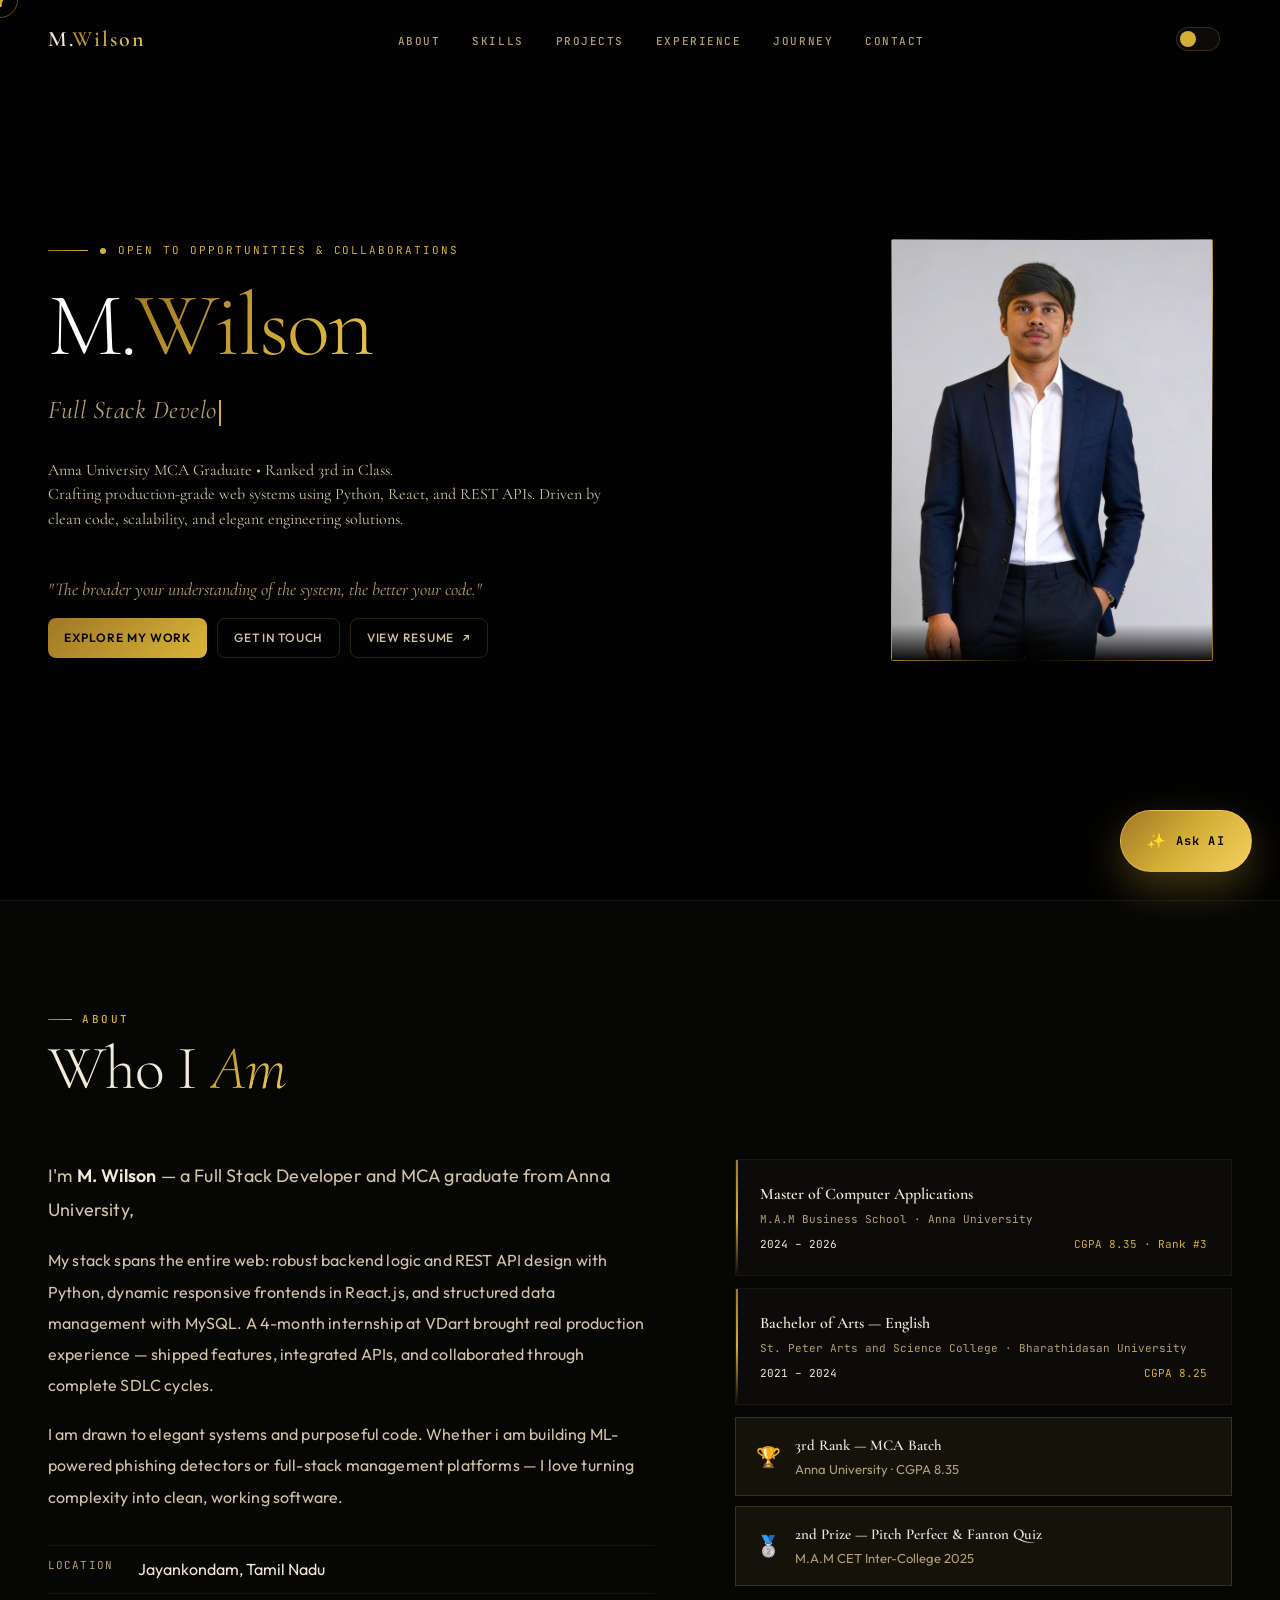
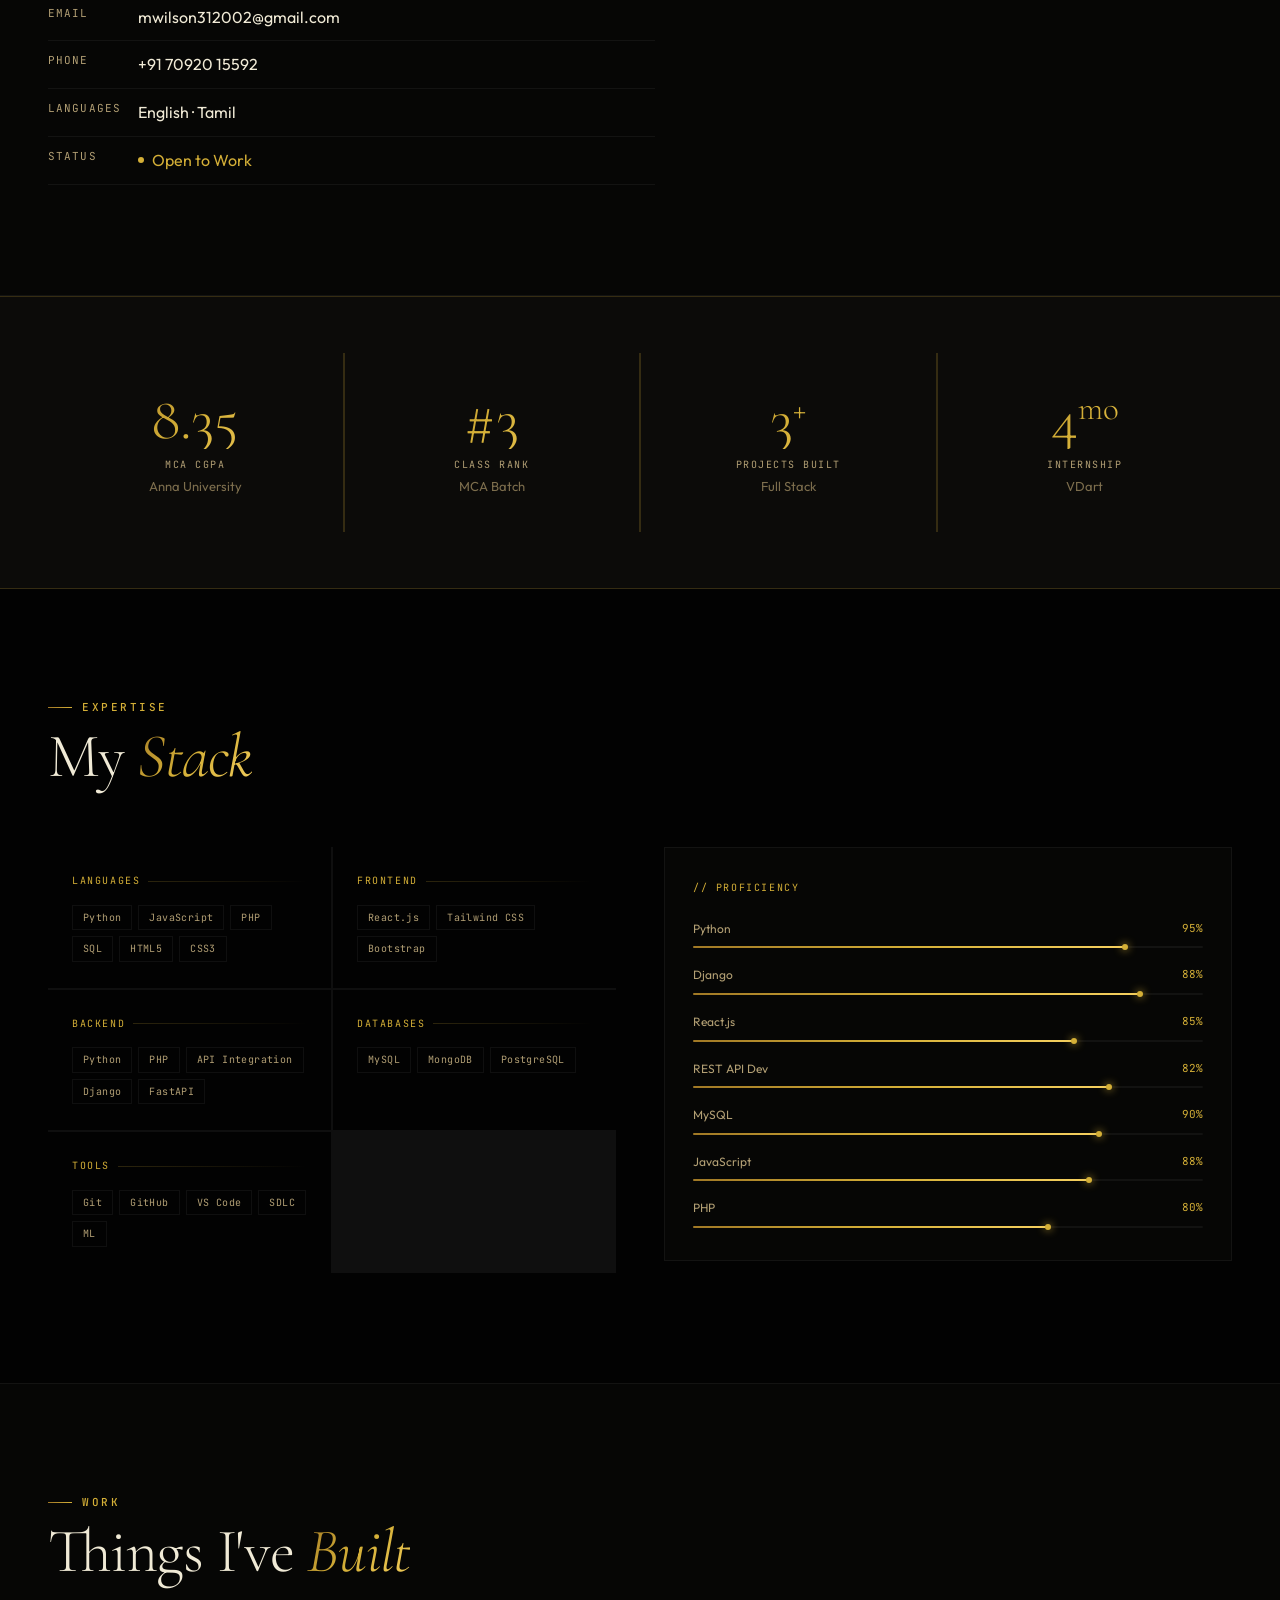
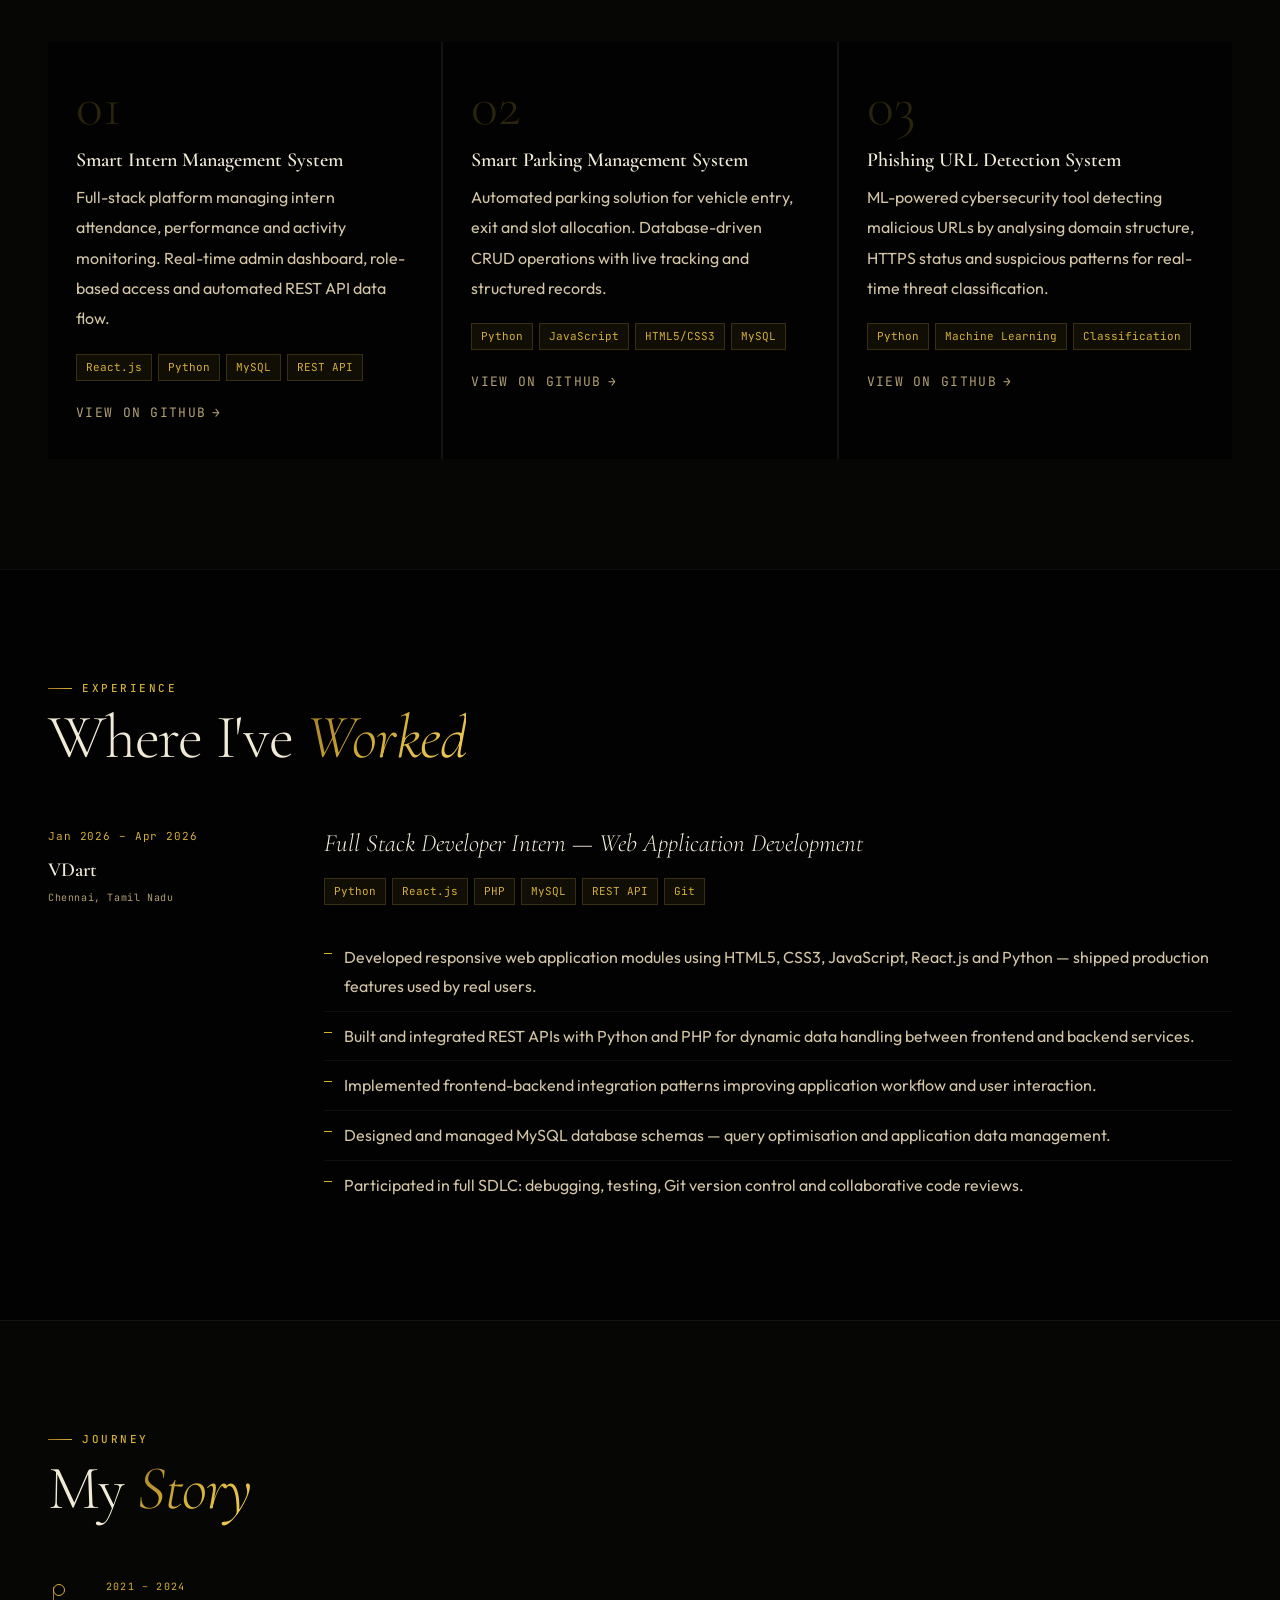
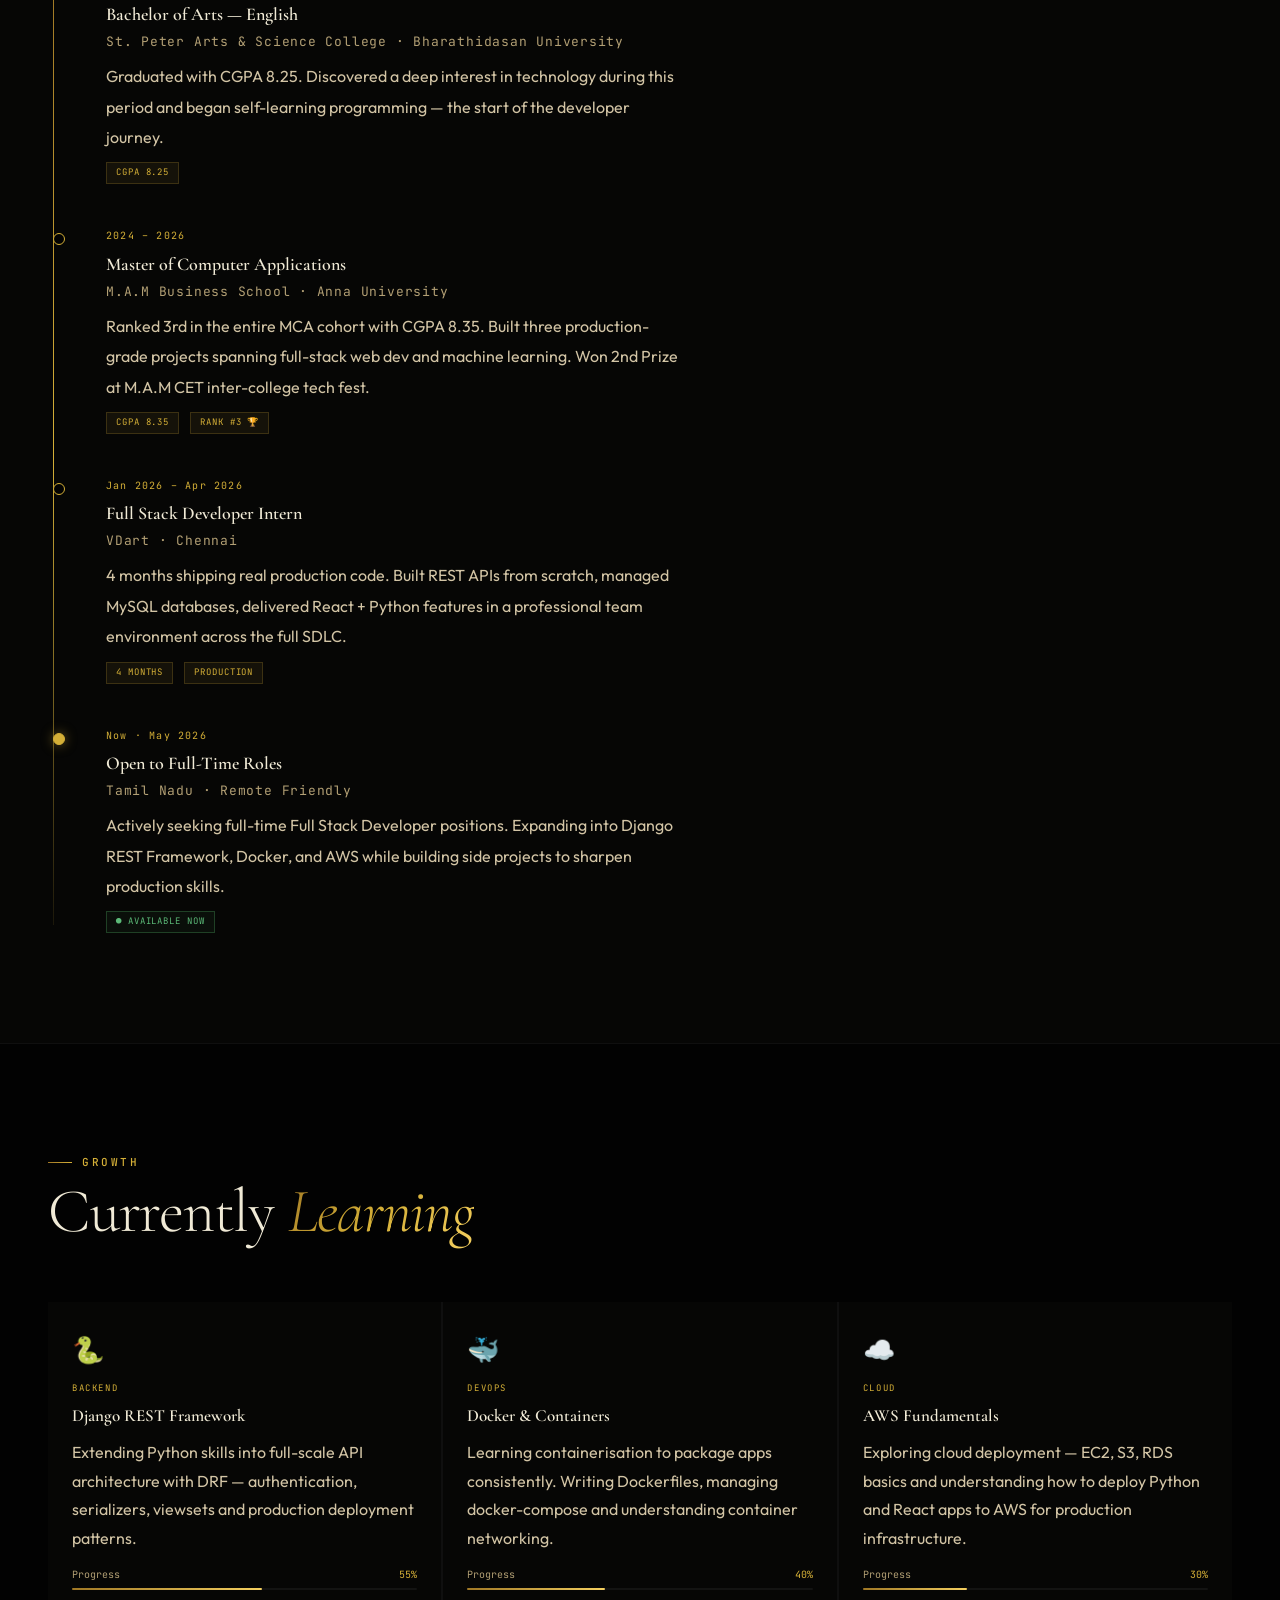
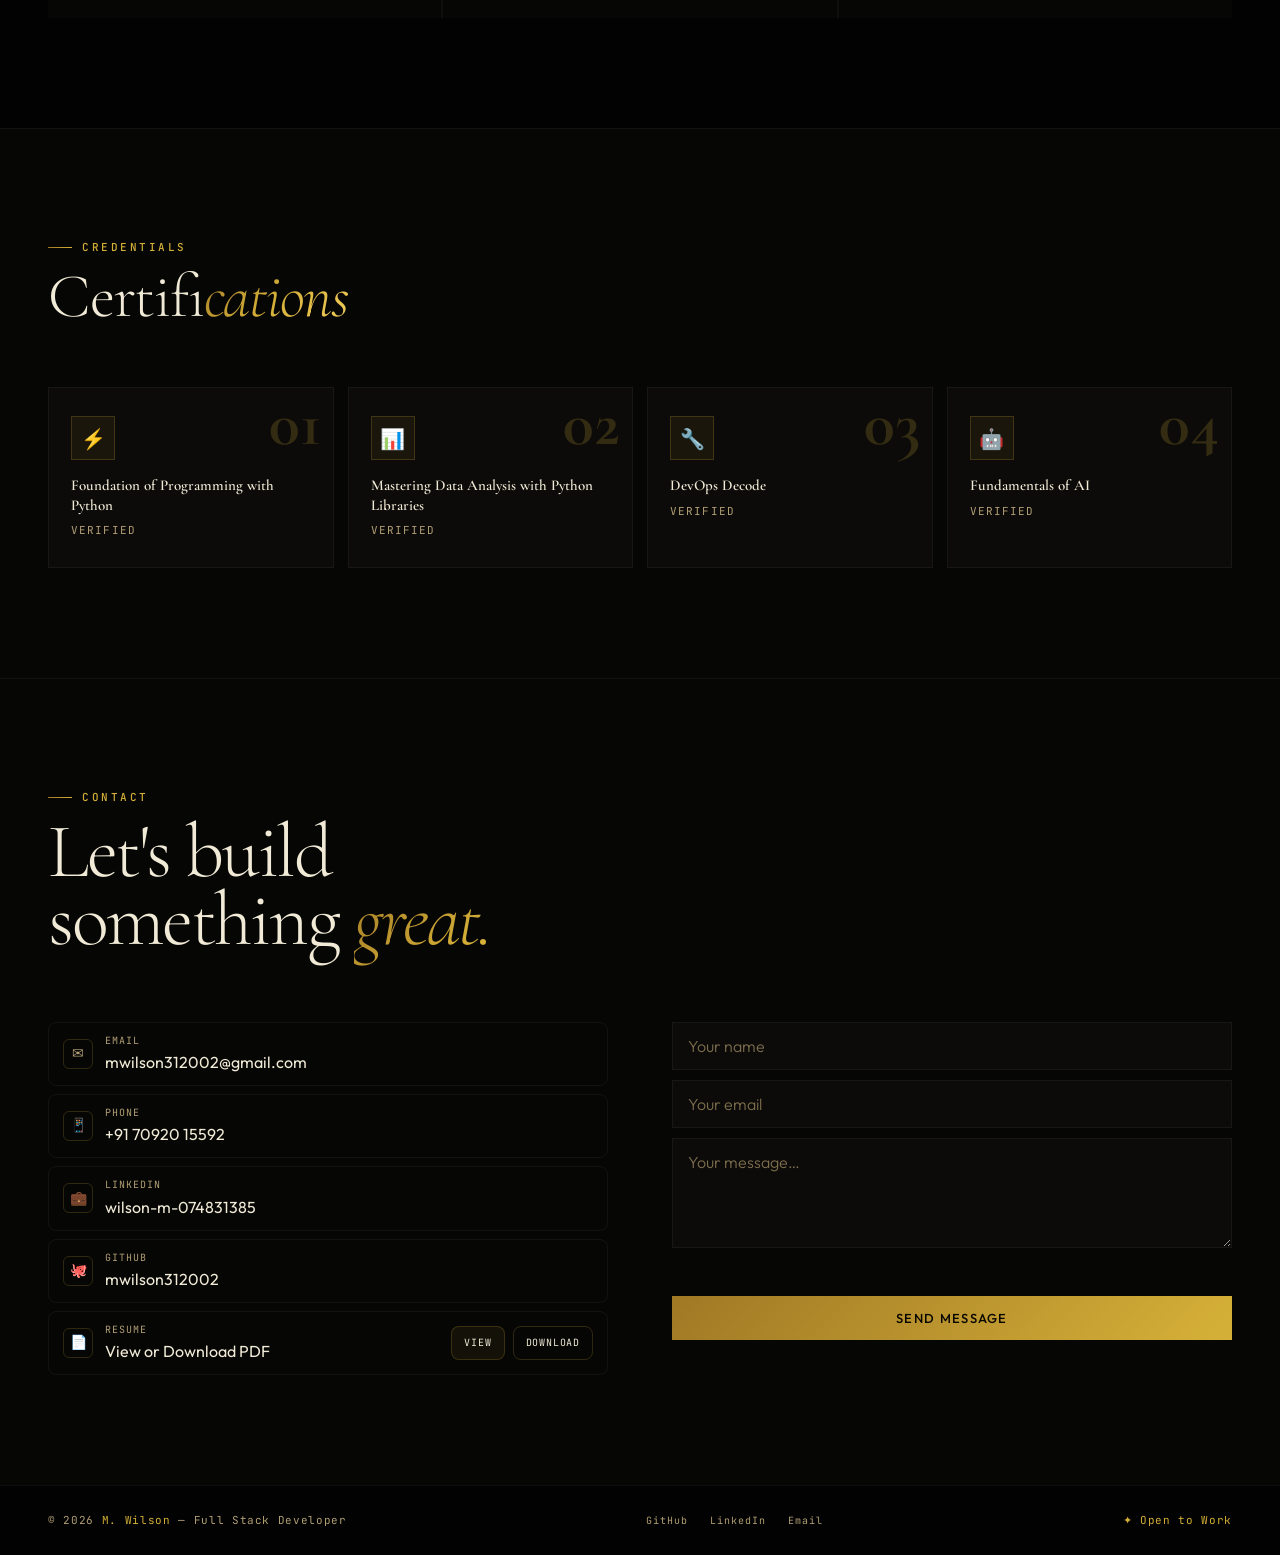
==== index.html @ aa27a30b "initial portfolio commit" ====
<!DOCTYPE html>
<html lang="en" data-theme="dark">
<head>
<meta charset="UTF-8">
<meta name="viewport" content="width=device-width, initial-scale=1.0">
<meta name="theme-color" content="#020202">
<meta name="description" content="M. Wilson — Full Stack Developer. Python, React, REST APIs. Open to work.">
<meta property="og:title" content="M.Wilson — Full Stack Developer">
<meta property="og:description" content="Portfolio of M. Wilson. Python, React, REST APIs, and production-focused full-stack projects.">
<meta property="og:type" content="website">
<meta property="og:image" content="images/mwilson.jpeg">
<link rel="manifest" href="manifest.json">
<link rel="icon" type="image/svg+xml" href="images/favicon.svg">
<title>M.Wilson — Full Stack Developer</title>
<link rel="preconnect" href="https://fonts.googleapis.com">
<link href="https://fonts.googleapis.com/css2?family=Cormorant+Garamond:ital,wght@0,300;0,400;0,600;0,700;1,300;1,400;1,600&family=Outfit:wght@300;400;500;600&family=JetBrains+Mono:wght@300;400;500&display=swap" rel="stylesheet">
<link rel="stylesheet" href="css/style.css">
<!-- <style>
*,*::before,*::after{box-sizing:border-box;margin:0;padding:0}
html{scroll-behavior:smooth}
:root{
--gold:#D4AF37;--gold2:#F5D060;--gold3:#A07825;
--glow:rgba(212,175,55,0.15);--glow2:rgba(212,175,55,0.07);
--bg:#020202;--bg2:#060605;--bg3:#0c0b09;--bg4:#111009;
--border:rgba(255,255,255,0.05);--border2:rgba(212,175,55,0.2);--border3:rgba(212,175,55,0.4);
--text:#F0EAD6;--text-soft:#D2C4A5;--muted:#B29F74;--muted2:#7D6E4D;
--shadow:rgba(0,0,0,0.8);
}
[data-theme="light"]{
--bg:#F7F4EE;--bg2:#EDE9DF;--bg3:#E2DDD2;--bg4:#D5CFC2;
--border:rgba(0,0,0,0.09);--border2:rgba(140,100,20,0.28);--border3:rgba(140,100,20,0.5);
--text:#120F00;--text-soft:#2E2515;--muted:#3A301F;--muted2:#5A4B32;
--shadow:rgba(0,0,0,0.12);
--glow:rgba(180,130,20,0.14);--glow2:rgba(180,130,20,0.07);
--gold:#9A6F10;--gold2:#C49A20;--gold3:#7A5508;
}
body{background:var(--bg);color:var(--text);font-family:'Outfit',sans-serif;font-weight:400;line-height:1.55;overflow-x:hidden;cursor:none;transition:background .4s,color .4s;text-rendering:optimizeLegibility;-webkit-font-smoothing:antialiased;font-feature-settings:'liga' 1,'kern' 1}
::-webkit-scrollbar{width:2px}::-webkit-scrollbar-track{background:var(--bg)}::-webkit-scrollbar-thumb{background:var(--gold3)}
#progress-bar{position:fixed;top:0;left:0;height:2px;background:linear-gradient(90deg,var(--gold3),var(--gold),var(--gold2));width:0%;z-index:9999;transition:width .1s}
#cur-dot{position:fixed;width:6px;height:6px;background:var(--gold);border-radius:50%;pointer-events:none;z-index:9998;transform:translate(-50%,-50%);transition:width .15s,height .15s}
#cur-ring{position:fixed;width:36px;height:36px;border:1px solid var(--gold);border-radius:50%;pointer-events:none;z-index:9997;transform:translate(-50%,-50%);opacity:.45;transition:width .1s,height .1s,opacity .1s}
#bg-canvas{position:fixed;inset:0;z-index:0;pointer-events:none}

/* LOADER */
#loader{position:fixed;inset:0;z-index:10000;background:var(--bg);display:flex;flex-direction:column;align-items:center;justify-content:center;transition:opacity .9s,visibility .9s}
#loader.gone{opacity:0;visibility:hidden;pointer-events:none}
.ld-logo{font-family:'Cormorant Garamond',serif;font-size:clamp(32px,6vw,68px);font-weight:300;letter-spacing:.35em;text-transform:uppercase;background:linear-gradient(135deg,#A07825,#D4AF37,#F5D060);-webkit-background-clip:text;-webkit-text-fill-color:transparent;background-clip:text;opacity:0;animation:fadeIn .8s .2s forwards}
.ld-role{font-family:'JetBrains Mono',monospace;font-size:12px;letter-spacing:.2em;color:var(--muted);margin-top:12px;opacity:0;animation:fadeIn .6s .7s forwards}
.ld-bar-outer{width:180px;height:1px;background:var(--muted2);margin-top:28px;opacity:0;animation:fadeIn .5s .8s forwards;overflow:hidden}
.ld-bar-inner{height:100%;background:linear-gradient(90deg,#A07825,#F5D060);width:0;animation:ldFill 1.5s 1s cubic-bezier(.4,0,.2,1) forwards}
@keyframes ldFill{to{width:100%}}
@keyframes fadeIn{to{opacity:1}}

/* NAV */
nav{position:fixed;top:0;left:0;right:0;z-index:600;padding:22px 48px;display:flex;align-items:center;justify-content:space-between;transition:all .4s;border-bottom:1px solid transparent}
nav.scrolled{padding:12px 48px;background:rgba(2,2,2,.95);backdrop-filter:blur(24px);border-bottom-color:var(--border2)}
[data-theme="light"] nav.scrolled{background:rgba(247,244,238,.96)}
.n-logo{font-family:'Cormorant Garamond',serif;font-size:22px;font-weight:600;letter-spacing:.1em;color:var(--text);text-decoration:none;flex-shrink:0}
.n-logo em{background:linear-gradient(135deg,var(--gold3),var(--gold),var(--gold2));-webkit-background-clip:text;-webkit-text-fill-color:transparent;background-clip:text;font-style:normal}
.n-links{display:flex;gap:32px;list-style:none;margin:0 auto}
.n-links a{font-family:'JetBrains Mono',monospace;font-size:11px;font-weight:500;letter-spacing:.14em;text-transform:uppercase;color:var(--muted);text-decoration:none;transition:color .2s;position:relative;white-space:nowrap}
.n-links a::after{content:'';position:absolute;bottom:-4px;left:0;right:0;height:1px;background:var(--gold);transform:scaleX(0);transform-origin:right;transition:transform .3s}
.n-links a:hover{color:var(--gold)}.n-links a:hover::after{transform:scaleX(1);transform-origin:left}
.nav-right{display:flex;align-items:center;gap:10px;flex-shrink:0;margin-right:12px}
.theme-btn{width:44px;height:24px;border-radius:12px;border:1px solid var(--border2);background:var(--bg3);cursor:none;position:relative;transition:background .3s;flex-shrink:0}
.theme-btn::after{content:'';position:absolute;top:3px;left:3px;width:16px;height:16px;border-radius:50%;background:var(--gold);transition:transform .3s}
[data-theme="light"] .theme-btn::after{transform:translateX(20px)}
.n-hire{font-family:'JetBrains Mono',monospace;font-size:10px;letter-spacing:.12em;text-transform:uppercase;padding:8px 20px;border:1px solid var(--border2);color:var(--gold);background:transparent;text-decoration:none;cursor:none;position:relative;overflow:hidden;transition:color .3s;white-space:nowrap}
.n-hire::before{content:'';position:absolute;inset:0;background:linear-gradient(135deg,var(--gold3),var(--gold));transform:translateX(-101%);transition:transform .35s cubic-bezier(.4,0,.2,1)}
.n-hire:hover::before{transform:none}.n-hire:hover{color:#000}
.n-hire span{position:relative;z-index:1}

/* HERO */
#hero{min-height:100vh;position:relative;z-index:1;display:flex;align-items:center;padding:0 48px;overflow:hidden}
.hero-inner{max-width:1200px;margin:0 auto;width:100%;display:grid;grid-template-columns:1fr minmax(320px,360px);gap:80px;align-items:center}
.h-left{max-width:640px}
.h-eye{display:flex;align-items:center;gap:12px;margin-bottom:28px;font-family:'JetBrains Mono',monospace;font-size:11px;letter-spacing:.18em;text-transform:uppercase;color:var(--gold);opacity:0;animation:su .7s .2s cubic-bezier(.16,1,.3,1) forwards}
.h-eye::before{content:'';width:40px;height:1px;background:linear-gradient(90deg,var(--gold3),var(--gold))}
.avdot{width:6px;height:6px;border-radius:50%;background:var(--gold);animation:ping 2s infinite;flex-shrink:0}
@keyframes ping{0%,100%{box-shadow:0 0 0 0 rgba(212,175,55,.6)}50%{box-shadow:0 0 0 8px rgba(212,175,55,0)}}
.h-name{font-family:'Cormorant Garamond',serif;font-size:clamp(60px,7vw,100px);font-weight:300;line-height:.88;letter-spacing:-.02em;color:#fff;overflow:hidden;white-space:nowrap}
[data-theme="light"] .h-name{color:#1A1500}
.h-name .n1{display:inline-block;opacity:0;transform:translateY(110%);animation:lu .9s .3s cubic-bezier(.16,1,.3,1) forwards}
.h-name .n2{display:inline-block;background:linear-gradient(135deg,#A07825 0%,#D4AF37 40%,#F5D060 65%,#D4AF37 85%,#A07825 100%);background-size:200%;-webkit-background-clip:text;-webkit-text-fill-color:transparent;background-clip:text;opacity:0;transform:translateY(110%);animation:lu .9s .48s cubic-bezier(.16,1,.3,1) forwards,shimmer 5s 2s linear infinite}
@keyframes lu{to{opacity:1;transform:none}}
@keyframes shimmer{0%,100%{background-position:0%}50%{background-position:100%}}
.h-type{font-family:'Cormorant Garamond',serif;font-style:italic;font-size:clamp(18px,2vw,26px);color:var(--muted);font-weight:400;letter-spacing:.02em;margin:24px 0 28px;min-height:34px;opacity:0;animation:fu .7s .7s forwards}
.type-cursor{display:inline-block;width:2px;height:1em;background:var(--gold);vertical-align:middle;margin-left:2px;animation:blink 1s step-end infinite}
@keyframes blink{50%{opacity:0}}
.h-desc{font-family:'Cormorant Garamond',serif;font-size:clamp(20px,2vw,26px);font-weight:400;color:var(--muted);line-height:1.55;max-width:560px;margin-bottom:44px;opacity:0;animation:fu .7s .9s forwards}
.h-desc strong{color:var(--text);font-weight:400}
.h-btns{display:grid;grid-template-columns:repeat(3,minmax(0,1fr));gap:12px;opacity:0;animation:fu .7s 1.05s forwards}
@keyframes su{from{opacity:0;transform:translateX(-20px)}to{opacity:1;transform:none}}
@keyframes fu{from{opacity:0;transform:translateY(16px)}to{opacity:1;transform:none}}
.btn-gold{padding:14px 20px;font-family:'Outfit',sans-serif;font-size:13px;font-weight:500;letter-spacing:.08em;text-transform:uppercase;background:linear-gradient(135deg,var(--gold3),var(--gold),var(--gold2));background-size:200%;color:#080600;border:none;cursor:none;text-decoration:none;display:inline-flex;align-items:center;justify-content:center;min-height:50px;transition:background-position .4s,transform .2s,box-shadow .3s}
.btn-gold:hover{background-position:100%;transform:translateY(-3px);box-shadow:0 14px 44px rgba(212,175,55,.3)}
.btn-outline{padding:14px 20px;font-family:'Outfit',sans-serif;font-size:13px;font-weight:400;letter-spacing:.08em;text-transform:uppercase;background:transparent;color:var(--text-soft);border:1px solid var(--border2);cursor:none;text-decoration:none;display:inline-flex;align-items:center;justify-content:center;min-height:50px;transition:border-color .25s,color .25s}
.btn-outline:hover{border-color:var(--border3);color:var(--gold)}
.btn-resume{padding:14px 20px;font-family:'Outfit',sans-serif;font-size:13px;font-weight:400;letter-spacing:.08em;text-transform:uppercase;background:transparent;color:var(--text-soft);border:1px solid var(--border2);cursor:none;text-decoration:none;display:inline-flex;align-items:center;justify-content:center;gap:8px;min-height:50px;transition:all .25s;position:relative;overflow:hidden}
.btn-resume::before{content:'';position:absolute;inset:0;background:var(--glow);transform:scaleX(0);transform-origin:left;transition:transform .3s}
.btn-resume:hover::before{transform:none}
.btn-resume:hover{transform:translateY(-2px)}
.btn-resume span{position:relative;z-index:1}
.resume-icon{position:relative;z-index:1}
.btn-resume:hover .resume-icon{animation:bounce .6s infinite}
@keyframes bounce{0%,100%{transform:translateY(0)}50%{transform:translateY(3px)}}

/* PROFILE PHOTO */
.h-right{opacity:0;animation:fu .9s 1.1s cubic-bezier(.16,1,.3,1) forwards;flex-shrink:0;display:flex;justify-content:center}
.profile-wrap{position:relative;display:flex;flex-direction:column;align-items:center;gap:16px}
.photo-frame{position:relative;width:320px}
.photo-frame::before{content:'';position:absolute;inset:-1px;background:linear-gradient(135deg,var(--gold3),transparent,var(--gold),transparent,var(--gold3));border-radius:2px;z-index:0}
.photo-inner{position:relative;z-index:1;width:320px;overflow:hidden;background:var(--bg3)}
.photo-inner img{width:100%;height:420px;object-fit:cover;object-position:top center;display:block;filter:grayscale(15%);transition:filter .4s}
.photo-frame:hover .photo-inner img{filter:grayscale(0%)}
.photo-overlay{position:absolute;bottom:0;left:0;right:0;padding:18px 16px;background:linear-gradient(to top,rgba(2,2,2,.95) 0%,transparent 100%);z-index:2}
[data-theme="light"] .photo-overlay{background:linear-gradient(to top,rgba(30,24,5,.88) 0%,transparent 100%)}
.photo-name{font-family:'Cormorant Garamond',serif;font-size:18px;font-weight:600;color:#fff;line-height:1}
.photo-role{font-family:'JetBrains Mono',monospace;font-size:9px;color:var(--gold);letter-spacing:.14em;text-transform:uppercase;margin-top:4px}
.photo-badge{display:inline-flex;align-items:center;gap:5px;font-family:'JetBrains Mono',monospace;font-size:8px;letter-spacing:.1em;text-transform:uppercase;padding:3px 8px;border:1px solid rgba(212,175,55,.4);color:var(--gold);margin-top:8px;background:rgba(212,175,55,.06)}
[data-theme="light"] .photo-badge{border-color:rgba(140,100,20,.4);color:var(--gold)}
.photo-badge-dot{width:5px;height:5px;border-radius:50%;background:var(--gold);animation:ping 2s infinite}


/* SECTIONS */
section{padding:110px 48px;position:relative;z-index:1}
.max{max-width:1200px;margin:0 auto;width:100%}
.s-eye{font-family:'JetBrains Mono',monospace;font-size:11px;font-weight:500;letter-spacing:.23em;text-transform:uppercase;color:var(--gold);display:flex;align-items:center;gap:10px;margin-bottom:12px}
.s-eye::before{content:'';width:24px;height:1px;background:linear-gradient(90deg,var(--gold3),var(--gold))}
.s-title{font-family:'Cormorant Garamond',serif;font-size:clamp(36px,5vw,62px);font-weight:300;line-height:.95;letter-spacing:-.02em;color:var(--text);margin-bottom:60px}
.s-title em{font-style:italic;background:linear-gradient(135deg,var(--gold3),var(--gold),var(--gold2));-webkit-background-clip:text;-webkit-text-fill-color:transparent;background-clip:text}

/* ABOUT */
#about{background:var(--bg2);border-top:1px solid var(--border);border-bottom:1px solid var(--border)}
.about-grid{display:grid;grid-template-columns:1.1fr .9fr;gap:80px;align-items:start}
.about-p{font-size:17px;color:var(--text-soft);line-height:1.95;margin-bottom:18px;max-width:64ch;letter-spacing:.01em}
.about-p strong{color:var(--text);font-weight:600}
.about-p:first-child{font-size:18px;line-height:1.9}
[data-theme="light"] .about-p{color:#2B2316}
[data-theme="light"] .about-p strong{color:#120F00}
.info-tbl{margin-top:32px}
.ir{display:grid;grid-template-columns:90px 1fr;border-bottom:1px solid var(--border)}
.ir:first-child{border-top:1px solid var(--border)}
.ik{padding:11px 0;font-family:'JetBrains Mono',monospace;font-size:11px;letter-spacing:.1em;text-transform:uppercase;color:var(--muted)}
.iv{padding:11px 0;font-size:13px;color:var(--text)}
.iv.live{color:var(--gold);display:flex;align-items:center;gap:8px}
.iv.live::before{content:'';width:6px;height:6px;border-radius:50%;background:var(--gold);animation:ping 2s infinite;flex-shrink:0}
.edu-stack{display:grid;gap:12px}
.edu-it{padding:22px 24px;border:1px solid var(--border);background:var(--bg3);position:relative;overflow:hidden;transition:all .3s}
.edu-it:hover{border-color:var(--border2);transform:translateY(-2px)}
.edu-it::before{content:'';position:absolute;left:0;top:0;bottom:0;width:2px;background:linear-gradient(to bottom,var(--gold3),var(--gold),transparent)}
.e-deg{font-family:'Cormorant Garamond',serif;font-size:16px;font-weight:600;color:var(--text);margin-bottom:4px}
.e-sch{font-size:11px;color:var(--muted);margin-bottom:8px;font-family:'JetBrains Mono',monospace}
.e-meta{display:flex;justify-content:space-between;font-size:11px;font-family:'JetBrains Mono',monospace}
.e-gpa{color:var(--gold)}
.ach-cards{display:grid;gap:10px;margin-top:12px}
.ach-c{padding:16px 20px;border:1px solid var(--border2);background:var(--glow2);display:flex;gap:14px;align-items:center;transition:all .3s}
.ach-c:hover{border-color:var(--border3)}
.ach-ico{font-size:20px;flex-shrink:0}
.ach-t{font-family:'Cormorant Garamond',serif;font-size:15px;font-weight:600;color:var(--text)}
.ach-d{font-size:11px;color:var(--muted);margin-top:2px}

/* STATS */
#stats-band{background:var(--bg3);border-top:1px solid var(--border2);border-bottom:1px solid var(--border2);padding:56px 48px;z-index:1;position:relative}
.stats-grid{max-width:1200px;margin:0 auto;display:grid;grid-template-columns:repeat(4,1fr);gap:2px;background:var(--border2)}
.stat-cell{background:var(--bg3);padding:36px 20px;text-align:center;position:relative;overflow:hidden;transition:background .25s}
.stat-cell:hover{background:var(--bg4)}
.stat-n{font-family:'Cormorant Garamond',serif;font-size:clamp(42px,5vw,60px);font-weight:300;line-height:1;background:linear-gradient(135deg,var(--gold3),var(--gold),var(--gold2));-webkit-background-clip:text;-webkit-text-fill-color:transparent;background-clip:text}
.stat-suffix{font-family:'Cormorant Garamond',serif;font-size:.55em;vertical-align:top;margin-top:.1em;display:inline-block}
.stat-l{font-family:'JetBrains Mono',monospace;font-size:10px;letter-spacing:.15em;text-transform:uppercase;color:var(--muted);margin-top:8px}
.stat-sub{font-size:11px;color:var(--muted2);margin-top:4px}

/* SKILLS */
#skills{background:var(--bg)}
.skills-row{display:grid;grid-template-columns:1fr 1fr;gap:48px;align-items:start}
.sg-grid{display:grid;grid-template-columns:1fr 1fr;gap:2px;background:var(--border)}
.sg{background:var(--bg);padding:26px 24px;transition:background .25s}
.sg:hover{background:var(--bg3)}
[data-theme="light"] .sg{background:var(--bg2)}
[data-theme="light"] .sg:hover{background:var(--bg3)}
.sg-head{font-family:'JetBrains Mono',monospace;font-size:10px;letter-spacing:.16em;text-transform:uppercase;color:var(--gold);margin-bottom:16px;display:flex;align-items:center;gap:8px}
.sg-head::after{content:'';flex:1;height:1px;background:linear-gradient(90deg,var(--border2),transparent)}
.pills{display:flex;flex-wrap:wrap;gap:6px}
.pill{font-family:'JetBrains Mono',monospace;font-size:10px;padding:4px 10px;border:1px solid var(--border);color:var(--muted);background:transparent;cursor:default;transition:all .2s;letter-spacing:.04em}
[data-theme="light"] .pill{border-color:var(--border2);color:var(--muted)}
.pill:hover{border-color:var(--border3);color:var(--gold);background:var(--glow)}
/* PROFICIENCY BARS */
.skills-right-content{padding:32px 28px;border:1px solid var(--border);background:var(--bg2)}
[data-theme="light"] .skills-right-content{background:var(--bg3)}
.bar-section-title{font-family:'JetBrains Mono',monospace;font-size:10px;letter-spacing:.16em;text-transform:uppercase;color:var(--gold);margin-bottom:24px}
.bars-grid{display:grid;gap:18px}
.bh{display:flex;justify-content:space-between;font-size:12px;margin-bottom:8px}
.bn{color:var(--muted)}.bp{color:var(--gold);font-family:'JetBrains Mono',monospace;font-size:11px}
.bt{height:2px;background:var(--border);position:relative;border-radius:1px}
[data-theme="light"] .bt{background:var(--border2);opacity:.4}
.bf{position:absolute;top:0;left:0;height:2px;background:linear-gradient(90deg,var(--gold3),var(--gold),var(--gold2));transform:scaleX(0);transform-origin:left;animation:barG 1.6s cubic-bezier(.16,1,.3,1) forwards;border-radius:1px}
.bf::after{content:'';position:absolute;right:-1px;top:-2px;width:6px;height:6px;border-radius:50%;background:var(--gold);box-shadow:0 0 8px var(--gold)}
[data-theme="light"] .bf::after{box-shadow:none}
@keyframes barG{to{transform:scaleX(1)}}

/* PROJECTS */
#projects{background:var(--bg2);border-top:1px solid var(--border)}
.proj-grid{display:grid;grid-template-columns:repeat(3,1fr);gap:2px;background:var(--border)}
.pc{background:var(--bg);padding:36px 28px;position:relative;overflow:hidden;cursor:none;transition:background .25s}
.pc:hover{background:var(--bg4)}
[data-theme="light"] .pc{background:var(--bg2)}
[data-theme="light"] .pc:hover{background:var(--bg4)}
.pc::before{content:'';position:absolute;top:0;left:0;right:0;height:1px;background:linear-gradient(90deg,transparent,var(--gold),transparent);transform:scaleX(0);transform-origin:left;transition:transform .5s}
.pc:hover::before{transform:none}
.pc::after{content:'';position:absolute;inset:0;background:radial-gradient(ellipse at 50% 0,rgba(212,175,55,.04),transparent 55%);opacity:0;transition:opacity .4s}
.pc:hover::after{opacity:1}
.p-num{font-family:'Cormorant Garamond',serif;font-size:56px;font-weight:300;line-height:1;margin-bottom:14px;color:var(--border2)}
.p-name{font-family:'Cormorant Garamond',serif;font-size:20px;font-weight:600;color:var(--text);margin-bottom:10px;line-height:1.2;position:relative;z-index:1}
.p-desc{font-size:13px;color:var(--muted);line-height:1.9;margin-bottom:20px;position:relative;z-index:1}
.p-tags{display:flex;flex-wrap:wrap;gap:6px;margin-bottom:22px;position:relative;z-index:1}
.p-tag{font-family:'JetBrains Mono',monospace;font-size:11px;padding:4px 9px;border:1px solid var(--border2);color:var(--gold);background:var(--glow2)}
.p-preview{position:absolute;bottom:0;left:0;right:0;height:2px;background:linear-gradient(90deg,var(--gold3),var(--gold),var(--gold2));transform:scaleX(0);transform-origin:left;transition:transform .4s;z-index:2}
.pc:hover .p-preview{transform:none}
.p-link{font-family:'JetBrains Mono',monospace;font-size:11px;color:var(--muted);letter-spacing:.1em;text-transform:uppercase;text-decoration:none;display:flex;align-items:center;gap:6px;transition:color .2s;position:relative;z-index:1}
.p-link:hover{color:var(--gold)}
.p-arr{transition:transform .3s cubic-bezier(.4,0,.2,1);display:inline-block}
.p-link:hover .p-arr{transform:translateX(5px)}

/* EXPERIENCE */
#experience{background:var(--bg);border-top:1px solid var(--border)}
.exp-grid{display:grid;grid-template-columns:220px 1fr;gap:56px}
.exp-l .ep{font-family:'JetBrains Mono',monospace;font-size:11px;color:var(--gold);letter-spacing:.08em;margin-bottom:10px}
.exp-l .ec{font-family:'Cormorant Garamond',serif;font-size:20px;font-weight:600;color:var(--text);margin-bottom:4px}
.exp-l .el{font-family:'JetBrains Mono',monospace;font-size:10px;color:var(--muted);letter-spacing:.06em}
.exp-r .er{font-family:'Cormorant Garamond',serif;font-style:italic;font-size:25px;font-weight:300;color:var(--text);margin-bottom:20px;line-height:1.2}
.exp-tags{display:flex;flex-wrap:wrap;gap:6px;margin-bottom:28px}
.exp-ul{list-style:none}
.exp-ul li{font-size:13px;color:var(--muted);padding:10px 0 10px 20px;position:relative;border-bottom:1px solid var(--border);line-height:1.8;transition:color .2s}
.exp-ul li:last-child{border-bottom:none}
.exp-ul li::before{content:'';position:absolute;left:0;top:20px;width:8px;height:1px;background:var(--gold)}
.exp-ul li:hover{color:var(--text)}

/* TIMELINE */
#timeline{background:var(--bg2);border-top:1px solid var(--border)}
.tl-wrap{position:relative;padding-left:30px}
.tl-wrap::before{content:'';position:absolute;left:5px;top:8px;bottom:8px;width:1px;background:linear-gradient(to bottom,var(--gold3),var(--gold),rgba(212,175,55,.1))}
.tl-item{position:relative;padding:0 0 44px 28px}
.tl-item:last-child{padding-bottom:0}
.tl-dot{position:absolute;left:-25px;top:5px;width:12px;height:12px;border-radius:50%;border:1px solid var(--gold);background:var(--bg);transition:background .3s}
.tl-item:hover .tl-dot{background:var(--gold)}
.tl-dot.active{background:var(--gold);box-shadow:0 0 12px rgba(212,175,55,.5)}
[data-theme="light"] .tl-dot{background:var(--bg2)}
[data-theme="light"] .tl-item:hover .tl-dot{background:var(--gold)}
.tl-year{font-family:'JetBrains Mono',monospace;font-size:10px;color:var(--gold);letter-spacing:.12em;margin-bottom:7px}
.tl-title{font-family:'Cormorant Garamond',serif;font-size:18px;font-weight:600;color:var(--text);margin-bottom:3px}
.tl-org{font-family:'JetBrains Mono',monospace;font-size:11px;color:var(--muted);margin-bottom:9px;letter-spacing:.06em}
.tl-desc{font-size:13px;color:var(--muted);line-height:1.9;max-width:580px}
.tl-badge{display:inline-flex;align-items:center;gap:5px;font-family:'JetBrains Mono',monospace;font-size:9px;letter-spacing:.1em;text-transform:uppercase;padding:3px 9px;border:1px solid var(--border2);color:var(--gold);background:var(--glow2);margin-top:10px}
.tl-badge.green{border-color:rgba(80,180,100,.3);color:#5cba78;background:rgba(80,180,100,.05)}
[data-theme="light"] .tl-badge.green{color:#2e7d47}

/* CURRENTLY LEARNING */
#learning{background:var(--bg);border-top:1px solid var(--border)}
.learn-grid{display:grid;grid-template-columns:repeat(3,1fr);gap:2px;background:var(--border)}
.learn-card{background:var(--bg2);padding:28px 24px;position:relative;overflow:hidden;transition:all .3s}
.learn-card:hover{background:var(--bg4)}
[data-theme="light"] .learn-card{background:var(--bg3)}
[data-theme="light"] .learn-card:hover{background:var(--bg4)}
.learn-card::before{content:'';position:absolute;top:0;left:0;right:0;height:1px;background:linear-gradient(90deg,transparent,var(--gold),transparent);transform:scaleX(0);transform-origin:left;transition:transform .5s}
.learn-card:hover::before{transform:none}
.learn-ico{font-size:26px;margin-bottom:12px}
.learn-label{font-family:'JetBrains Mono',monospace;font-size:9px;letter-spacing:.18em;text-transform:uppercase;color:var(--gold);margin-bottom:7px}
.learn-title{font-family:'Cormorant Garamond',serif;font-size:17px;font-weight:600;color:var(--text);margin-bottom:8px}
.learn-desc{font-size:12px;color:var(--muted);line-height:1.8}
.learn-progress{margin-top:14px}
.lp-label{display:flex;justify-content:space-between;font-family:'JetBrains Mono',monospace;font-size:10px;margin-bottom:6px}
.lp-name{color:var(--muted)}.lp-pct{color:var(--gold)}
.lp-track{height:2px;background:var(--border);position:relative;border-radius:1px}
[data-theme="light"] .lp-track{background:var(--border2);opacity:.5}
.lp-fill{position:absolute;top:0;left:0;height:2px;background:linear-gradient(90deg,var(--gold3),var(--gold2));transform:scaleX(0);transform-origin:left;animation:barG 1.8s cubic-bezier(.16,1,.3,1) forwards;border-radius:1px}

/* CERTIFICATIONS */
#certifications{background:var(--bg2);border-top:1px solid var(--border)}
.cert-grid{display:grid;grid-template-columns:repeat(4,1fr);gap:14px}
.cert-c{padding:28px 22px;border:1px solid var(--border);background:var(--bg3);position:relative;overflow:hidden;transition:all .3s}
[data-theme="light"] .cert-c{background:var(--bg);border-color:var(--border2)}
.cert-c:hover{border-color:var(--border2);transform:translateY(-3px);box-shadow:0 18px 50px var(--shadow)}
[data-theme="light"] .cert-c:hover{box-shadow:0 12px 36px rgba(0,0,0,.1)}
.cert-c::before{content:attr(data-i);position:absolute;right:12px;top:4px;font-family:'Cormorant Garamond',serif;font-size:64px;font-weight:700;color:var(--border2);line-height:1}
.cert-ico{width:44px;height:44px;border:1px solid var(--border2);display:flex;align-items:center;justify-content:center;font-size:20px;margin-bottom:16px;background:var(--glow2);transition:all .3s}
.cert-c:hover .cert-ico{border-color:var(--border3)}
.cert-n{font-family:'Cormorant Garamond',serif;font-size:15px;font-weight:600;color:var(--text);line-height:1.3;margin-bottom:7px}
.cert-s{font-family:'JetBrains Mono',monospace;font-size:11px;color:var(--muted);letter-spacing:.1em;text-transform:uppercase}

/* CONTACT */
#contact{background:var(--bg2);border-top:1px solid var(--border)}
.contact-h{font-family:'Cormorant Garamond',serif;font-size:clamp(40px,6vw,86px);font-weight:300;line-height:.88;letter-spacing:-.03em;color:var(--text);margin-bottom:68px}
.contact-h em{font-style:italic;background:linear-gradient(135deg,var(--gold3),var(--gold),var(--gold2));background-size:200%;-webkit-background-clip:text;-webkit-text-fill-color:transparent;background-clip:text;animation:shimmer 4s linear infinite}
.contact-row{display:grid;grid-template-columns:1fr 1fr;gap:64px;align-items:start}
.c-links{display:grid;gap:8px}
.c-link{display:flex;align-items:center;gap:14px;padding:16px 18px;border:1px solid var(--border);text-decoration:none;color:var(--muted);position:relative;overflow:hidden;transition:border-color .3s}
[data-theme="light"] .c-link{border-color:var(--border2)}
.c-link::before{content:'';position:absolute;inset:0;background:linear-gradient(135deg,var(--glow2),transparent);transform:translateX(-100%);transition:transform .38s}
.c-link:hover::before{transform:none}.c-link:hover{border-color:var(--border3)}
.c-ico{width:36px;height:36px;border:1px solid var(--border2);display:flex;align-items:center;justify-content:center;font-size:15px;flex-shrink:0;transition:all .3s;position:relative;z-index:1}
.c-link:hover .c-ico{background:var(--glow)}
.c-lbl{font-family:'JetBrains Mono',monospace;font-size:10px;letter-spacing:.1em;text-transform:uppercase;color:var(--muted);margin-bottom:2px;position:relative;z-index:1}
.c-val{font-size:13px;color:var(--text);transition:color .3s;position:relative;z-index:1}
.c-link:hover .c-val{color:var(--gold)}
.c-form{display:grid;gap:10px}
.fi{width:100%;padding:13px 15px;background:var(--bg3);border:1px solid var(--border);color:var(--text);font-family:'Outfit',sans-serif;font-size:13px;font-weight:300;outline:none;transition:border-color .25s}
[data-theme="light"] .fi{background:var(--bg);border-color:var(--border2);color:var(--text)}
.fi:focus{border-color:var(--border2)}
.fi::placeholder{color:var(--muted2)}
[data-theme="light"] .fi::placeholder{color:var(--muted2)}
textarea.fi{resize:vertical;min-height:110px}
.send-btn{padding:14px;font-family:'Outfit',sans-serif;font-size:13px;font-weight:500;letter-spacing:.1em;text-transform:uppercase;background:linear-gradient(135deg,var(--gold3),var(--gold),var(--gold2));background-size:200%;color:#080600;border:none;cursor:none;transition:all .35s}
.send-btn:hover{background-position:100%;transform:translateY(-2px)}

/* FOOTER */
footer{padding:26px 48px;border-top:1px solid var(--border);display:flex;justify-content:space-between;align-items:center;font-family:'JetBrains Mono',monospace;font-size:11px;color:var(--muted);letter-spacing:.06em;z-index:1;position:relative}
[data-theme="light"] footer{border-top-color:var(--border2)}
.f-gold{color:var(--gold)}
.footer-links{display:flex;gap:22px}
.footer-links a{color:var(--muted);text-decoration:none;font-size:10px;letter-spacing:.1em;transition:color .2s}
.footer-links a:hover{color:var(--gold)}

/* REVEAL */
.reveal{opacity:0;transform:translateY(26px);transition:opacity .85s cubic-bezier(.16,1,.3,1),transform .85s cubic-bezier(.16,1,.3,1)}
.reveal-l{opacity:0;transform:translateX(-26px);transition:opacity .85s cubic-bezier(.16,1,.3,1),transform .85s cubic-bezier(.16,1,.3,1)}
.reveal-r{opacity:0;transform:translateX(26px);transition:opacity .85s cubic-bezier(.16,1,.3,1),transform .85s cubic-bezier(.16,1,.3,1)}
.reveal.on,.reveal-l.on,.reveal-r.on{opacity:1;transform:none}
.d1{transition-delay:.05s}.d2{transition-delay:.12s}.d3{transition-delay:.2s}.d4{transition-delay:.28s}

/* READABILITY BOOST */
.h-desc,.about-p,.p-desc,.tl-desc,.learn-desc,.exp-ul li,.iv,.c-val,.fi{font-size:16px}
.h-desc,.about-p,.p-desc,.tl-desc,.learn-desc,.exp-ul li{color:var(--text-soft);font-weight:400}
.p-link,.ach-d,.stat-sub,.tl-org{font-size:13px}

[data-theme="light"] .h-desc,
[data-theme="light"] .about-p,
[data-theme="light"] .p-desc,
[data-theme="light"] .tl-desc,
[data-theme="light"] .learn-desc,
[data-theme="light"] .exp-ul li{color:var(--text-soft)}

/* BACK TO TOP */
#btt{position:fixed;bottom:28px;right:28px;width:42px;height:42px;border:1px solid var(--border2);background:var(--bg3);cursor:none;display:flex;align-items:center;justify-content:center;color:var(--gold);font-size:15px;z-index:400;opacity:0;transform:translateY(10px);transition:all .3s}
#btt.show{opacity:1;transform:none}
#btt:hover{background:var(--glow)}

/* RESPONSIVE */
@media(max-width:1024px){
nav{padding:16px 20px}nav.scrolled{padding:10px 20px}
.n-links{display:none}
#hero,.max,section,#contact,#stats-band,footer{padding-left:20px;padding-right:20px}
.nav-right{margin-right:0}
.hero-inner{grid-template-columns:1fr;justify-items:center;gap:36px}
.h-left{max-width:100%}
.h-right{display:flex;justify-content:center;width:100%}
#hero .photo-frame,#hero .photo-inner{width:min(84vw,340px)}
#hero .photo-inner img{height:min(112vw,430px)}
.h-btns{grid-template-columns:1fr}
.about-p{font-size:16px;line-height:1.9;max-width:100%}
.about-p:first-child{font-size:17px}
#hero{padding-top:100px;padding-bottom:56px}
.about-grid,.contact-row,.exp-grid,.skills-row{grid-template-columns:1fr;gap:32px}
.sg-grid,.proj-grid,.cert-grid,.learn-grid{grid-template-columns:1fr 1fr}
.stats-grid{grid-template-columns:repeat(2,1fr)}
section{padding-top:72px;padding-bottom:72px}
footer{flex-direction:column;gap:10px;text-align:center;padding:20px}
}
</style> -->
</head>
<body>
<a class="skip-link" href="#main-content">Skip to content</a>
<div id="progress-bar"></div>
<div id="cur-dot"></div>
<div id="cur-ring"></div>
<canvas id="bg-canvas"></canvas>

<div id="loader">
<div class="ld-logo">M.Wilson</div>
<div class="ld-role">Full Stack Developer </div>
<div class="ld-bar-outer"><div class="ld-bar-inner"></div></div>
</div>

<nav id="nav" aria-label="Primary navigation">
<a href="#hero" class="n-logo">M.<em>Wilson</em></a>
<ul class="n-links">
  <li><a href="#about">About</a></li>
  <li><a href="#skills">Skills</a></li>
  <li><a href="#projects">Projects</a></li>
  <li><a href="#experience">Experience</a></li>
  <li><a href="#timeline">Journey</a></li>
  <li><a href="#contact">Contact</a></li>
</ul>
<div class="nav-right">
  <button class="theme-btn" id="themeBtn" onclick="toggleTheme()" aria-label="Toggle theme"></button>
</div>
</nav>

<main id="main-content">
<section id="hero">
<div class="hero-inner">
  <div class="h-left">
    <div class="h-eye"><div class="avdot"></div>Open to opportunities & collaborations</div>
    <h1 class="h-name"><span class="n1">M.</span><span class="n2">Wilson</span></h1>
    <p class="h-type"><span id="typeTarget"></span><span class="type-cursor"></span></p>
    <p class="h-desc">Anna University MCA Graduate • Ranked 3rd in Class.<br>Crafting production-grade web systems using Python, React, and REST APIs. Driven by clean code, scalability, and elegant engineering solutions.</p>
    <p class="h-quote">"The broader your understanding of the system, the better your code."</p>
    <div class="h-btns">
      <a href="#projects" class="btn-gold">Explore My Work</a>
      <a href="#contact" class="btn-outline">Get in Touch</a>
      <a href="resume/M_WILSON_RESUME%20-1.pdf" class="btn-resume" target="_blank" rel="noopener noreferrer"><span>View Resume</span><span class="resume-icon">↗</span></a>
    </div>
  </div>
  <div class="h-right">
    <div class="profile-wrap">
      <div class="photo-frame">
        <div class="photo-inner">
            <img src="images/mwilson.jpeg" alt="M. Wilson — Full Stack Developer" width="320" height="420" loading="lazy" decoding="async" fetchpriority="low" />
          <div class="photo-overlay">
        
          </div>
        </div>
      </div>
    </div>
  </div>
</div>
<div class="scroll-ind"><span></span><div class="scroll-line"></div></div>
</section>

<section id="about">
<div class="max">
  <div class="s-eye">About</div>
  <h2 class="s-title reveal">Who I <em>Am</em></h2>
  <div class="about-grid">
    <div class="reveal-l">
      <p class="about-p">I'm <strong>M. Wilson</strong> — a Full Stack Developer and MCA graduate from Anna University, </p>
      <p class="about-p">My stack spans the entire web: robust backend logic and REST API design with Python, dynamic responsive frontends in React.js, and structured data management with MySQL. A 4-month internship at VDart brought real production experience — shipped features, integrated APIs, and collaborated through complete SDLC cycles.</p>
      <p class="about-p">I am drawn to elegant systems and purposeful code. Whether i am building ML-powered phishing detectors or full-stack management platforms — I love turning complexity into clean, working software.</p>
      <div class="info-tbl">
        <div class="ir"><div class="ik">Location</div><div class="iv">Jayankondam, Tamil Nadu</div></div>
        <div class="ir"><div class="ik">Email</div><div class="iv">mwilson312002@gmail.com</div></div>
        <div class="ir"><div class="ik">Phone</div><div class="iv">+91 70920 15592</div></div>
        <div class="ir"><div class="ik">Languages</div><div class="iv">English · Tamil</div></div>
        <div class="ir"><div class="ik">Status</div><div class="iv live">Open to Work</div></div>
      </div>
    </div>
    <div class="reveal-r">
      <div class="edu-stack">
        <div class="edu-it"><div class="e-deg">Master of Computer Applications</div><div class="e-sch">M.A.M Business School · Anna University</div><div class="e-meta"><span>2024 – 2026</span><span class="e-gpa">CGPA 8.35 · Rank #3</span></div></div>
        <div class="edu-it"><div class="e-deg">Bachelor of Arts — English</div><div class="e-sch">St. Peter Arts and Science College · Bharathidasan University</div><div class="e-meta"><span>2021 – 2024</span><span class="e-gpa">CGPA 8.25</span></div></div>
      </div>
      <div class="ach-cards">
        <div class="ach-c"><div class="ach-ico">🏆</div><div><div class="ach-t">3rd Rank — MCA Batch</div><div class="ach-d">Anna University · CGPA 8.35</div></div></div>
        <div class="ach-c"><div class="ach-ico">🥈</div><div><div class="ach-t">2nd Prize — Pitch Perfect &amp; Fanton Quiz</div><div class="ach-d">M.A.M CET Inter-College 2025</div></div></div>
      </div>
    </div>
  </div>
</div>
</section>

<div id="stats-band">
<div class="stats-grid">
  <div class="stat-cell reveal d1"><div class="stat-n"><span class="counter" data-target="8.35" data-dec="2">0</span></div><div class="stat-l">MCA CGPA</div><div class="stat-sub">Anna University</div></div>
  <div class="stat-cell reveal d2"><div class="stat-n">#<span class="counter" data-target="3" data-dec="0">0</span></div><div class="stat-l">Class Rank</div><div class="stat-sub">MCA Batch</div></div>
  <div class="stat-cell reveal d3"><div class="stat-n"><span class="counter" data-target="3" data-dec="0">0</span><span class="stat-suffix">+</span></div><div class="stat-l">Projects Built</div><div class="stat-sub">Full Stack</div></div>
  <div class="stat-cell reveal d4"><div class="stat-n"><span class="counter" data-target="4" data-dec="0">0</span><span class="stat-suffix">mo</span></div><div class="stat-l">Internship</div><div class="stat-sub">VDart</div></div>
</div>
</div>

<section id="skills">
<div class="max">
  <div class="s-eye">Expertise</div>
  <h2 class="s-title reveal">My <em>Stack</em></h2>
  <div class="skills-row">
    <div class="reveal-l">
      <div class="sg-grid">
        <div class="sg"><div class="sg-head">Languages</div><div class="pills"><span class="pill">Python</span><span class="pill">JavaScript</span><span class="pill">PHP</span><span class="pill">SQL</span><span class="pill">HTML5</span><span class="pill">CSS3</span></div></div>
        <div class="sg"><div class="sg-head">Frontend</div><div class="pills"><span class="pill">React.js</span><span class="pill">Tailwind CSS</span><span class="pill">Bootstrap</span></div></div>
        <div class="sg"><div class="sg-head">Backend</div><div class="pills"><span class="pill">Python</span><span class="pill">PHP</span><span class="pill">API Integration</span><span class="pill">Django</span><span class="pill">FastAPI</span></div></div>
        <div class="sg"><div class="sg-head">Databases</div><div class="pills"><span class="pill">MySQL</span><span class="pill">MongoDB</span><span class="pill">PostgreSQL</span></div></div>
        <div class="sg"><div class="sg-head">Tools</div><div class="pills"><span class="pill">Git</span><span class="pill">GitHub</span><span class="pill">VS Code</span><span class="pill">SDLC</span><span class="pill">ML</span></div></div>
      </div>
    </div>
    <div class="reveal-r">
      <div class="skills-right-content">
        <div class="bar-section-title">// Proficiency</div>
        <div class="bars-grid">
          <div class="bi"><div class="bh"><span class="bn">Python</span><span class="bp">95%</span></div><div class="bt"><div class="bf" style="width:85%"></div></div></div>
          <div class="bi"><div class="bh"><span class="bn">Django</span><span class="bp">88%</span></div><div class="bt"><div class="bf" style="width:88%;animation-delay:.05s"></div></div></div>
          <div class="bi"><div class="bh"><span class="bn">React.js</span><span class="bp">85%</span></div><div class="bt"><div class="bf" style="width:75%;animation-delay:.1s"></div></div></div>
          <div class="bi"><div class="bh"><span class="bn">REST API Dev</span><span class="bp">82%</span></div><div class="bt"><div class="bf" style="width:82%;animation-delay:.2s"></div></div></div>
          <div class="bi"><div class="bh"><span class="bn">MySQL</span><span class="bp">90%</span></div><div class="bt"><div class="bf" style="width:80%;animation-delay:.3s"></div></div></div>
          <div class="bi"><div class="bh"><span class="bn">JavaScript</span><span class="bp">88%</span></div><div class="bt"><div class="bf" style="width:78%;animation-delay:.4s"></div></div></div>
          <div class="bi"><div class="bh"><span class="bn">PHP</span><span class="bp">80%</span></div><div class="bt"><div class="bf" style="width:70%;animation-delay:.5s"></div></div></div>
        </div>
      </div>
    </div>
  </div>
</div>
</section>

<section id="projects">
<div class="max">
  <div class="s-eye">Work</div>
  <h2 class="s-title reveal">Things I've <em> Built</em>  </h2>
  <div class="proj-grid">
    <div class="pc reveal d1">
      <div class="p-num">01</div>
      <div class="p-name">Smart Intern Management System</div>
      <div class="p-desc">Full-stack platform managing intern attendance, performance and activity monitoring. Real-time admin dashboard, role-based access and automated REST API data flow.</div>
      <div class="p-tags"><span class="p-tag">React.js</span><span class="p-tag">Python</span><span class="p-tag">MySQL</span><span class="p-tag">REST API</span></div>
      <a href="https://github.com/mwilson312002" target="_blank" rel="noopener noreferrer" class="p-link">View on GitHub <span class="p-arr">→</span></a>
      <div class="p-preview"></div>
    </div>
    <div class="pc reveal d2">
      <div class="p-num">02</div>
      <div class="p-name">Smart Parking Management System</div>
      <div class="p-desc">Automated parking solution for vehicle entry, exit and slot allocation. Database-driven CRUD operations with live tracking and structured records.</div>
      <div class="p-tags"><span class="p-tag">Python</span><span class="p-tag">JavaScript</span><span class="p-tag">HTML5/CSS3</span><span class="p-tag">MySQL</span></div>
      <a href="https://github.com/mwilson312002" target="_blank" rel="noopener noreferrer" class="p-link">View on GitHub <span class="p-arr">→</span></a>
      <div class="p-preview"></div>
    </div>
    <div class="pc reveal d3">
      <div class="p-num">03</div>
      <div class="p-name">Phishing URL Detection System</div>
      <div class="p-desc">ML-powered cybersecurity tool detecting malicious URLs by analysing domain structure, HTTPS status and suspicious patterns for real-time threat classification.</div>
      <div class="p-tags"><span class="p-tag">Python</span><span class="p-tag">Machine Learning</span><span class="p-tag">Classification</span></div>
      <a href="https://github.com/mwilson312002" target="_blank" rel="noopener noreferrer" class="p-link">View on GitHub <span class="p-arr">→</span></a>
      <div class="p-preview"></div>
    </div>
  </div>
</div>
</section>

<section id="experience">
<div class="max">
  <div class="s-eye">Experience</div>
  <h2 class="s-title reveal">Where I've <em>Worked</em></h2>
  <div class="exp-grid reveal">
    <div class="exp-l">
      <div class="ep">Jan 2026 – Apr 2026</div>
      <div class="ec">VDart</div>
      <div class="el">Chennai, Tamil Nadu</div>
    </div>
    <div class="exp-r">
      <div class="er">Full Stack Developer Intern — Web Application Development</div>
      <div class="exp-tags"><span class="p-tag">Python</span><span class="p-tag">React.js</span><span class="p-tag">PHP</span><span class="p-tag">MySQL</span><span class="p-tag">REST API</span><span class="p-tag">Git</span></div>
      <ul class="exp-ul">
        <li>Developed responsive web application modules using HTML5, CSS3, JavaScript, React.js and Python — shipped production features used by real users.</li>
        <li>Built and integrated REST APIs with Python and PHP for dynamic data handling between frontend and backend services.</li>
        <li>Implemented frontend-backend integration patterns improving application workflow and user interaction.</li>
        <li>Designed and managed MySQL database schemas — query optimisation and application data management.</li>
        <li>Participated in full SDLC: debugging, testing, Git version control and collaborative code reviews.</li>
      </ul>
    </div>
  </div>
</div>
</section>

<section id="timeline">
<div class="max">
  <div class="s-eye">Journey</div>
  <h2 class="s-title reveal">My <em>Story</em></h2>
  <div class="tl-wrap reveal-l">
    <div class="tl-item">
      <div class="tl-dot"></div>
      <div class="tl-year">2021 – 2024</div>
      <div class="tl-title">Bachelor of Arts — English</div>
      <div class="tl-org">St. Peter Arts &amp; Science College · Bharathidasan University</div>
      <div class="tl-desc">Graduated with CGPA 8.25. Discovered a deep interest in technology during this period and began self-learning programming — the start of the developer journey.</div>
      <span class="tl-badge">CGPA 8.25</span>
    </div>
    <div class="tl-item">
      <div class="tl-dot"></div>
      <div class="tl-year">2024 – 2026</div>
      <div class="tl-title">Master of Computer Applications</div>
      <div class="tl-org">M.A.M Business School · Anna University</div>
      <div class="tl-desc">Ranked 3rd in the entire MCA cohort with CGPA 8.35. Built three production-grade projects spanning full-stack web dev and machine learning. Won 2nd Prize at M.A.M CET inter-college tech fest.</div>
      <span class="tl-badge">CGPA 8.35</span>
      <span class="tl-badge" style="margin-left:8px">Rank #3 🏆</span>
    </div>
    <div class="tl-item">
      <div class="tl-dot"></div>
      <div class="tl-year">Jan 2026 – Apr 2026</div>
      <div class="tl-title">Full Stack Developer Intern</div>
      <div class="tl-org">VDart · Chennai</div>
      <div class="tl-desc">4 months shipping real production code. Built REST APIs from scratch, managed MySQL databases, delivered React + Python features in a professional team environment across the full SDLC.</div>
      <span class="tl-badge">4 Months</span>
      <span class="tl-badge" style="margin-left:8px">Production</span>
    </div>
    <div class="tl-item">
      <div class="tl-dot active"></div>
      <div class="tl-year">Now · May 2026</div>
      <div class="tl-title">Open to Full-Time Roles</div>
      <div class="tl-org">Tamil Nadu · Remote Friendly</div>
      <div class="tl-desc">Actively seeking full-time Full Stack Developer positions. Expanding into Django REST Framework, Docker, and AWS while building side projects to sharpen production skills.</div>
      <span class="tl-badge green">● Available Now</span>
    </div>
  </div>
</div>
</section>

<section id="learning">
<div class="max">
  <div class="s-eye">Growth</div>
  <h2 class="s-title reveal">Currently <em>Learning</em></h2>
  <div class="learn-grid">
    <div class="learn-card reveal d1">
      <div class="learn-ico">🐍</div>
      <div class="learn-label">Backend</div>
      <div class="learn-title">Django REST Framework</div>
      <div class="learn-desc">Extending Python skills into full-scale API architecture with DRF — authentication, serializers, viewsets and production deployment patterns.</div>
      <div class="learn-progress"><div class="lp-label"><span class="lp-name">Progress</span><span class="lp-pct">55%</span></div><div class="lp-track"><div class="lp-fill" style="width:55%"></div></div></div>
    </div>
    <div class="learn-card reveal d2">
      <div class="learn-ico">🐳</div>
      <div class="learn-label">DevOps</div>
      <div class="learn-title">Docker &amp; Containers</div>
      <div class="learn-desc">Learning containerisation to package apps consistently. Writing Dockerfiles, managing docker-compose and understanding container networking.</div>
      <div class="learn-progress"><div class="lp-label"><span class="lp-name">Progress</span><span class="lp-pct">40%</span></div><div class="lp-track"><div class="lp-fill" style="width:40%;animation-delay:.15s"></div></div></div>
    </div>
    <div class="learn-card reveal d3">
      <div class="learn-ico">☁️</div>
      <div class="learn-label">Cloud</div>
      <div class="learn-title">AWS Fundamentals</div>
      <div class="learn-desc">Exploring cloud deployment — EC2, S3, RDS basics and understanding how to deploy Python and React apps to AWS for production infrastructure.</div>
      <div class="learn-progress"><div class="lp-label"><span class="lp-name">Progress</span><span class="lp-pct">30%</span></div><div class="lp-track"><div class="lp-fill" style="width:30%;animation-delay:.3s"></div></div></div>
    </div>
  </div>
</div>
</section>

<section id="certifications">
<div class="max">
  <div class="s-eye">Credentials</div>
  <h2 class="s-title reveal">Certifi<em>cations</em></h2>
  <div class="cert-grid">
    <div class="cert-c reveal d1" data-i="01"><div class="cert-ico">⚡</div><div class="cert-n">Foundation of Programming with Python</div><div class="cert-s">Verified</div></div>
    <div class="cert-c reveal d2" data-i="02"><div class="cert-ico">📊</div><div class="cert-n">Mastering Data Analysis with Python Libraries</div><div class="cert-s">Verified</div></div>
    <div class="cert-c reveal d3" data-i="03"><div class="cert-ico">🔧</div><div class="cert-n">DevOps Decode</div><div class="cert-s">Verified</div></div>
    <div class="cert-c reveal d4" data-i="04"><div class="cert-ico">🤖</div><div class="cert-n">Fundamentals of AI</div><div class="cert-s">Verified</div></div>
  </div>
</div>
</section>

<section id="contact">
<div class="max">
  <div class="s-eye">Contact</div>
  <div class="contact-h reveal">Let's build<br>something <em>great.</em></div>
  <div class="contact-row">
    <div class="c-links reveal-l">
      <a href="mailto:mwilson312002@gmail.com" class="c-link"><div class="c-ico">✉</div><div><div class="c-lbl">Email</div><div class="c-val">mwilson312002@gmail.com</div></div></a>
      <a href="tel:+917092015592" class="c-link"><div class="c-ico">📱</div><div><div class="c-lbl">Phone</div><div class="c-val">+91 70920 15592</div></div></a>
      <a href="https://linkedin.com/in/wilson-m-074831385" target="_blank" rel="noopener noreferrer" class="c-link"><div class="c-ico">💼</div><div><div class="c-lbl">LinkedIn</div><div class="c-val">wilson-m-074831385</div></div></a>
      <a href="https://github.com/mwilson312002" target="_blank" rel="noopener noreferrer" class="c-link"><div class="c-ico">🐙</div><div><div class="c-lbl">GitHub</div><div class="c-val">mwilson312002</div></div></a>
      <div class="c-link resume-combo" role="group" aria-label="Resume options">
        <div class="resume-main">
          <div class="c-ico">📄</div>
          <div>
            <div class="c-lbl">Resume</div>
            <div class="c-val">View or Download PDF</div>
          </div>
        </div>
        <div class="resume-actions">
          <a href="resume/M_WILSON_RESUME%20-1.pdf" target="_blank" rel="noopener noreferrer" class="resume-action view">View</a>
          <button type="button" class="resume-action download" onclick="downloadResume(event)">Download</button>
        </div>
      </div>
    </div>
    <form id="contactForm" class="c-form reveal-r" onsubmit="sendContact(event)" novalidate>
      <label for="contact-name" class="sr-only">Your name</label>
      <input id="contact-name" name="name" class="fi" type="text" placeholder="Your name" aria-required="true" />
      <label for="contact-email" class="sr-only">Your email</label>
      <input id="contact-email" name="email" class="fi" type="email" placeholder="Your email" aria-required="true" />
      <label for="contact-message" class="sr-only">Your message</label>
      <textarea id="contact-message" name="message" class="fi" placeholder="Your message…" aria-required="true"></textarea>
      <div id="contact-status" role="status" aria-live="polite" class="sr-status" ></div>
      <button id="sendBtn" class="send-btn" type="submit">Send Message</button>
    </form>
  </div>
</div>
</section>

</main>

<button id="chat-toggle" type="button" aria-label="Open portfolio AI chat"><span class="chat-toggle-icon">✨</span><span class="chat-toggle-text">Ask AI</span></button>

<div id="chat-window" aria-label="Portfolio assistant chat" aria-hidden="true">
  <div id="chat-header">
    <div class="chat-brand">
      <div class="chat-avatar" aria-hidden="true">🤖</div>
      <div class="chat-brand-text">
        <span class="chat-title">Wilson AI</span>
        <span class="chat-subtitle">Ask me anything 🚀</span>
        <span class="chat-mini-status"><span class="chat-mini-dot"></span>Online</span>
      </div>
    </div>
    <button type="button" id="chat-close" aria-label="Close chat">✕</button>
  </div>
  <div id="chat-messages" aria-live="polite" aria-relevant="additions text">
    <div class="chat-row bot"><div class="bot-msg">Hi 👋 I’m Wilson AI. I can help you explore Wilson’s projects, skills, resume, experience, certifications, and contact details.</div></div>
  </div>
  <div id="chat-quick">
    <button type="button" data-prompt="What projects has Wilson built?">Projects</button>
    <button type="button" data-prompt="Show technical skills">Skills</button>
    <button type="button" data-prompt="View resume">Resume</button>
    <button type="button" data-prompt="Hire Wilson">Hire Wilson</button>
  </div>
  <div id="chat-input-row">
    <input id="chat-input" type="text" placeholder="Ask about projects, skills, or experience..." autocomplete="off" />
    <button id="chat-send" type="button" aria-label="Send message">→</button>
  </div>
</div>

<footer>
<span>© 2026 <span class="f-gold">M. Wilson</span> — Full Stack Developer</span>
<div class="footer-links">
  <a href="https://github.com/mwilson312002" target="_blank" rel="noopener noreferrer">GitHub</a>
  <a href="https://linkedin.com/in/wilson-m-074831385" target="_blank" rel="noopener noreferrer">LinkedIn</a>
  <a href="mailto:mwilson312002@gmail.com">Email</a>
</div>
<span class="f-gold">✦ Open to Work</span>
</footer>

<button id="btt" onclick="window.scrollTo({top:0,behavior:'smooth'})">↑</button>

<!-- Inline script removed; using external js/script.js -->
<script src="js/script.js"></script>
</body>
</html>
---- css/style.css ----
*,*::before,*::after{box-sizing:border-box;margin:0;padding:0}
html{scroll-behavior:smooth}
:root{
--gold:#D4AF37;--gold2:#F5D060;--gold3:#A07825;
--glow:rgba(212,175,55,0.15);--glow2:rgba(212,175,55,0.07);
--bg:#020202;--bg2:#060605;--bg3:#0c0b09;--bg4:#111009;
--border:rgba(255,255,255,0.05);--border2:rgba(212,175,55,0.2);--border3:rgba(212,175,55,0.4);
--text:#F0EAD6;--text-soft:#D2C4A5;--muted:#B29F74;--muted2:#7D6E4D;
--shadow:rgba(0,0,0,0.8);
}
[data-theme="light"]{
--bg:#F7F4EE;--bg2:#EDE9DF;--bg3:#E2DDD2;--bg4:#D5CFC2;
--border:rgba(0,0,0,0.09);--border2:rgba(140,100,20,0.28);--border3:rgba(140,100,20,0.5);
--text:#120F00;--text-soft:#2E2515;--muted:#3A301F;--muted2:#5A4B32;
--shadow:rgba(0,0,0,0.12);
--glow:rgba(180,130,20,0.14);--glow2:rgba(180,130,20,0.07);
--gold:#9A6F10;--gold2:#C49A20;--gold3:#7A5508;
}
body{background:var(--bg);color:var(--text);font-family:'Outfit',sans-serif;font-weight:400;line-height:1.55;overflow-x:hidden;cursor:none;transition:background .4s,color .4s;text-rendering:optimizeLegibility;-webkit-font-smoothing:antialiased;font-feature-settings:'liga' 1,'kern' 1}
.skip-link{position:absolute;left:12px;top:-40px;background:var(--gold);color:#000;padding:8px 12px;border-radius:6px;z-index:13000;text-decoration:none;font-family:'JetBrains Mono',monospace;font-size:11px;letter-spacing:.06em}
.skip-link:focus{top:12px}
::-webkit-scrollbar{width:2px}::-webkit-scrollbar-track{background:var(--bg)}::-webkit-scrollbar-thumb{background:var(--gold3)}
#progress-bar{position:fixed;top:0;left:0;height:2px;background:linear-gradient(90deg,var(--gold3),var(--gold),var(--gold2));width:0%;z-index:9999;transition:width .1s}
#cur-dot{position:fixed;width:6px;height:6px;background:var(--gold);border-radius:50%;pointer-events:none;z-index:9998;transform:translate(-50%,-50%);transition:width .15s,height .15s}
#cur-ring{position:fixed;width:36px;height:36px;border:1px solid var(--gold);border-radius:50%;pointer-events:none;z-index:9997;transform:translate(-50%,-50%);opacity:.45;transition:width .1s,height .1s,opacity .1s}
#bg-canvas{position:fixed;inset:0;z-index:0;pointer-events:none}

/* LOADER */
#loader{position:fixed;inset:0;z-index:10000;background:var(--bg);display:flex;flex-direction:column;align-items:center;justify-content:center;transition:opacity .9s,visibility .9s}
#loader.gone{opacity:0;visibility:hidden;pointer-events:none}
.ld-logo{font-family:'Cormorant Garamond',serif;font-size:clamp(32px,6vw,68px);font-weight:300;letter-spacing:.35em;text-transform:uppercase;background:linear-gradient(135deg,#A07825,#D4AF37,#F5D060);-webkit-background-clip:text;-webkit-text-fill-color:transparent;background-clip:text;opacity:0;animation:fadeIn .8s .2s forwards}
.ld-role{font-family:'Cormorant Garamond',serif;font-size:14px;font-weight:400;letter-spacing:.08em;color:var(--muted);margin-top:12px;opacity:0;animation:fadeIn .6s .7s forwards}
.ld-bar-outer{width:180px;height:1px;background:var(--muted2);margin-top:28px;opacity:0;animation:fadeIn .5s .8s forwards;overflow:hidden}
.ld-bar-inner{height:100%;background:linear-gradient(90deg,#A07825,#F5D060);width:0;animation:ldFill 1.5s 1s cubic-bezier(.4,0,.2,1) forwards}
@keyframes ldFill{to{width:100%}}
@keyframes fadeIn{to{opacity:1}}

/* NAV */
nav{position:fixed;top:0;left:0;right:0;z-index:600;padding:22px 48px;display:flex;align-items:center;justify-content:space-between;transition:all .4s;border-bottom:1px solid transparent}
nav.scrolled{padding:12px 48px;background:rgba(2,2,2,.95);backdrop-filter:blur(24px);border-bottom-color:var(--border2)}
[data-theme="light"] nav.scrolled{background:rgba(247,244,238,.96)}
.n-logo{font-family:'Cormorant Garamond',serif;font-size:22px;font-weight:600;letter-spacing:.1em;color:var(--text);text-decoration:none;flex-shrink:0}
.n-logo em{background:linear-gradient(135deg,var(--gold3),var(--gold),var(--gold2));-webkit-background-clip:text;-webkit-text-fill-color:transparent;background-clip:text;font-style:normal}
.n-links{display:flex;gap:32px;list-style:none;margin:0 auto}
.n-links a{font-family:'JetBrains Mono',monospace;font-size:11px;font-weight:500;letter-spacing:.14em;text-transform:uppercase;color:var(--muted);text-decoration:none;transition:color .2s;position:relative;white-space:nowrap}
.n-links a::after{content:'';position:absolute;bottom:-4px;left:0;right:0;height:1px;background:var(--gold);transform:scaleX(0);transform-origin:right;transition:transform .3s}
.n-links a:hover{color:var(--gold)}.n-links a:hover::after{transform:scaleX(1);transform-origin:left}
.nav-right{display:flex;align-items:center;gap:10px;flex-shrink:0;margin-right:12px}
.theme-btn{width:44px;height:24px;border-radius:12px;border:1px solid var(--border2);background:var(--bg3);cursor:none;position:relative;transition:background .3s;flex-shrink:0}
.theme-btn::after{content:'';position:absolute;top:3px;left:3px;width:16px;height:16px;border-radius:50%;background:var(--gold);transition:transform .3s}
[data-theme="light"] .theme-btn::after{transform:translateX(20px)}
.n-hire{font-family:'JetBrains Mono',monospace;font-size:10px;letter-spacing:.12em;text-transform:uppercase;padding:8px 20px;border:1px solid var(--border2);color:var(--gold);background:transparent;text-decoration:none;cursor:none;position:relative;overflow:hidden;transition:color .3s;white-space:nowrap}
.n-hire::before{content:'';position:absolute;inset:0;background:linear-gradient(135deg,var(--gold3),var(--gold));transform:translateX(-101%);transition:transform .35s cubic-bezier(.4,0,.2,1)}
.n-hire:hover::before{transform:none}.n-hire:hover{color:#000}
.n-hire span{position:relative;z-index:1}

/* HERO */
#hero{min-height:100vh;position:relative;z-index:1;display:flex;align-items:center;padding:0 48px;overflow:hidden}
.hero-inner{max-width:1200px;margin:0 auto;width:100%;display:grid;grid-template-columns:1fr minmax(320px,360px);gap:80px;align-items:center}
.h-left{max-width:640px}
.h-eye{display:flex;align-items:center;gap:12px;margin-bottom:28px;font-family:'JetBrains Mono',monospace;font-size:11px;letter-spacing:.18em;text-transform:uppercase;color:var(--gold);opacity:0;animation:su .7s .2s cubic-bezier(.16,1,.3,1) forwards}
.h-eye::before{content:'';width:40px;height:1px;background:linear-gradient(90deg,var(--gold3),var(--gold))}
.avdot{width:6px;height:6px;border-radius:50%;background:var(--gold);animation:ping 2s infinite;flex-shrink:0}
@keyframes ping{0%,100%{box-shadow:0 0 0 0 rgba(212,175,55,.6)}50%{box-shadow:0 0 0 8px rgba(212,175,55,0)}}
.h-name{font-family:'Cormorant Garamond',serif;font-size:clamp(60px,7vw,100px);font-weight:300;line-height:.88;letter-spacing:-.02em;color:#fff;overflow:hidden;white-space:nowrap}
[data-theme="light"] .h-name{color:#1A1500}
.h-name .n1{display:inline-block;opacity:0;transform:translateY(110%);animation:lu .9s .3s cubic-bezier(.16,1,.3,1) forwards}
.h-name .n2{display:inline-block;background:linear-gradient(135deg,#A07825 0%,#D4AF37 40%,#F5D060 65%,#D4AF37 85%,#A07825 100%);background-size:200%;-webkit-background-clip:text;-webkit-text-fill-color:transparent;background-clip:text;opacity:0;transform:translateY(110%);animation:lu .9s .48s cubic-bezier(.16,1,.3,1) forwards,shimmer 5s 2s linear infinite}
@keyframes lu{to{opacity:1;transform:none}}
@keyframes shimmer{0%,100%{background-position:0%}50%{background-position:100%}}
.h-type{font-family:'Cormorant Garamond',serif;font-style:italic;font-size:clamp(18px,2vw,26px);color:var(--muted);font-weight:400;letter-spacing:.02em;margin:24px 0 28px;min-height:34px;opacity:0;animation:fu .7s .7s forwards}
.type-cursor{display:inline-block;width:2px;height:1em;background:var(--gold);vertical-align:middle;margin-left:2px;animation:blink 1s step-end infinite}
@keyframes blink{50%{opacity:0}}
.h-desc{font-family:'Cormorant Garamond',serif;font-size:clamp(20px,2vw,26px);font-weight:400;color:var(--muted);line-height:1.55;max-width:560px;margin-bottom:44px;opacity:0;animation:fu .7s .9s forwards}
.h-desc strong{color:var(--text);font-weight:400}
.h-btns{display:grid;grid-template-columns:repeat(3,max-content);gap:10px;align-items:center;justify-content:start;opacity:0;animation:fu .7s 1.05s forwards}
@keyframes su{from{opacity:0;transform:translateX(-20px)}to{opacity:1;transform:none}}
@keyframes fu{from{opacity:0;transform:translateY(16px)}to{opacity:1;transform:none}}
/* Compact button styles */
.btn-gold{padding:10px 16px;font-family:'Outfit',sans-serif;font-size:12px;font-weight:600;letter-spacing:.08em;text-transform:uppercase;background:linear-gradient(135deg,var(--gold3),var(--gold),var(--gold2));background-size:200%;color:#080600;border:none;border-radius:8px;cursor:pointer;text-decoration:none;display:inline-flex;align-items:center;justify-content:center;min-height:40px;transition:background-position .25s,transform .15s,box-shadow .25s}
.btn-gold:hover{background-position:100%;transform:translateY(-2px);box-shadow:0 8px 28px rgba(212,175,55,.18)}
.btn-outline{padding:10px 16px;font-family:'Outfit',sans-serif;font-size:12px;font-weight:500;letter-spacing:.06em;text-transform:uppercase;background:transparent;color:var(--text-soft);border:1px solid var(--border2);border-radius:8px;cursor:pointer;text-decoration:none;display:inline-flex;align-items:center;justify-content:center;min-height:40px;line-height:1;transition:border-color .2s,color .2s,transform .15s}
.btn-outline:hover{border-color:var(--border3);color:var(--gold);transform:translateY(-2px)}
.btn-resume{padding:10px 16px;font-family:'Outfit',sans-serif;font-size:12px;font-weight:500;letter-spacing:.06em;text-transform:uppercase;background:transparent;color:var(--text-soft);border:1px solid var(--border2);border-radius:8px;cursor:pointer;text-decoration:none;display:inline-flex;align-items:center;justify-content:center;gap:8px;min-height:40px;line-height:1;transition:all .2s;position:relative;overflow:hidden}
.btn-resume::before{content:'';position:absolute;inset:0;background:var(--glow);transform:scaleX(0);transform-origin:left;transition:transform .28s}
.btn-resume:hover::before{transform:none}
.btn-resume:hover{transform:translateY(-2px)}
.btn-resume span{position:relative;z-index:1}
.resume-icon{position:relative;z-index:1}
.btn-resume:hover .resume-icon{animation:bounce .6s infinite}
@keyframes bounce{0%,100%{transform:translateY(0)}50%{transform:translateY(3px)}}

/* PROFILE PHOTO */
.h-right{opacity:0;animation:fu .9s 1.1s cubic-bezier(.16,1,.3,1) forwards;flex-shrink:0;display:flex;justify-content:center}
.profile-wrap{position:relative;display:flex;flex-direction:column;align-items:center;gap:16px}
.photo-frame{position:relative;width:320px}
.photo-frame::before{content:'';position:absolute;inset:-1px;background:linear-gradient(135deg,var(--gold3),transparent,var(--gold),transparent,var(--gold3));border-radius:2px;z-index:0}
.photo-inner{position:relative;z-index:1;width:320px;overflow:hidden;background:var(--bg3)}
.photo-inner img{width:100%;height:420px;object-fit:cover;object-position:top center;display:block;filter:grayscale(15%);transition:filter .4s}
.photo-frame:hover .photo-inner img{filter:grayscale(0%)}
.photo-overlay{position:absolute;bottom:0;left:0;right:0;padding:18px 16px;background:linear-gradient(to top,rgba(2,2,2,.95) 0%,transparent 100%);z-index:2}
[data-theme="light"] .photo-overlay{background:linear-gradient(to top,rgba(30,24,5,.88) 0%,transparent 100%)}
.photo-name{font-family:'Cormorant Garamond',serif;font-size:18px;font-weight:600;color:#fff;line-height:1}
.photo-role{font-family:'JetBrains Mono',monospace;font-size:9px;color:var(--gold);letter-spacing:.14em;text-transform:uppercase;margin-top:4px}
.photo-badge{display:inline-flex;align-items:center;gap:5px;font-family:'JetBrains Mono',monospace;font-size:8px;letter-spacing:.1em;text-transform:uppercase;padding:3px 8px;border:1px solid rgba(212,175,55,.4);color:var(--gold);margin-top:8px;background:rgba(212,175,55,.06)}
[data-theme="light"] .photo-badge{border-color:rgba(140,100,20,.4);color:var(--gold)}
.photo-badge-dot{width:5px;height:5px;border-radius:50%;background:var(--gold);animation:ping 2s infinite}


/* SECTIONS */
section{padding:110px 48px;position:relative;z-index:1}
.max{max-width:1200px;margin:0 auto;width:100%}
.s-eye{font-family:'JetBrains Mono',monospace;font-size:11px;font-weight:500;letter-spacing:.23em;text-transform:uppercase;color:var(--gold);display:flex;align-items:center;gap:10px;margin-bottom:12px}
.s-eye::before{content:'';width:24px;height:1px;background:linear-gradient(90deg,var(--gold3),var(--gold))}
.s-title{font-family:'Cormorant Garamond',serif;font-size:clamp(36px,5vw,62px);font-weight:300;line-height:.95;letter-spacing:-.02em;color:var(--text);margin-bottom:60px}
.s-title em{font-style:italic;background:linear-gradient(135deg,var(--gold3),var(--gold),var(--gold2));-webkit-background-clip:text;-webkit-text-fill-color:transparent;background-clip:text}

/* ABOUT */
#about{background:var(--bg2);border-top:1px solid var(--border);border-bottom:1px solid var(--border)}
.about-grid{display:grid;grid-template-columns:1.1fr .9fr;gap:80px;align-items:start}
.about-p{font-size:17px;color:var(--text-soft);line-height:1.95;margin-bottom:18px;max-width:64ch;letter-spacing:.01em}
.about-p strong{color:var(--text);font-weight:600}
.about-p:first-child{font-size:18px;line-height:1.9}
[data-theme="light"] .about-p{color:#2B2316}
[data-theme="light"] .about-p strong{color:#120F00}
.info-tbl{margin-top:32px}
.ir{display:grid;grid-template-columns:90px 1fr;border-bottom:1px solid var(--border)}
.ir:first-child{border-top:1px solid var(--border)}
.ik{padding:11px 0;font-family:'JetBrains Mono',monospace;font-size:11px;letter-spacing:.1em;text-transform:uppercase;color:var(--muted)}
.iv{padding:11px 0;font-size:13px;color:var(--text)}
.iv.live{color:var(--gold);display:flex;align-items:center;gap:8px}
.iv.live::before{content:'';width:6px;height:6px;border-radius:50%;background:var(--gold);animation:ping 2s infinite;flex-shrink:0}
.edu-stack{display:grid;gap:12px}
.edu-it{padding:22px 24px;border:1px solid var(--border);background:var(--bg3);position:relative;overflow:hidden;transition:all .3s}
.edu-it:hover{border-color:var(--border2);transform:translateY(-2px)}
.edu-it::before{content:'';position:absolute;left:0;top:0;bottom:0;width:2px;background:linear-gradient(to bottom,var(--gold3),var(--gold),transparent)}
.e-deg{font-family:'Cormorant Garamond',serif;font-size:16px;font-weight:600;color:var(--text);margin-bottom:4px}
.e-sch{font-size:11px;color:var(--muted);margin-bottom:8px;font-family:'JetBrains Mono',monospace}
.e-meta{display:flex;justify-content:space-between;font-size:11px;font-family:'JetBrains Mono',monospace}
.e-gpa{color:var(--gold)}
.ach-cards{display:grid;gap:10px;margin-top:12px}
.ach-c{padding:16px 20px;border:1px solid var(--border2);background:var(--glow2);display:flex;gap:14px;align-items:center;transition:all .3s}
.ach-c:hover{border-color:var(--border3)}
.ach-ico{font-size:20px;flex-shrink:0}
.ach-t{font-family:'Cormorant Garamond',serif;font-size:15px;font-weight:600;color:var(--text)}
.ach-d{font-size:11px;color:var(--muted);margin-top:2px}

/* STATS */
#stats-band{background:var(--bg3);border-top:1px solid var(--border2);border-bottom:1px solid var(--border2);padding:56px 48px;z-index:1;position:relative}
.stats-grid{max-width:1200px;margin:0 auto;display:grid;grid-template-columns:repeat(4,1fr);gap:2px;background:var(--border2)}
.stat-cell{background:var(--bg3);padding:36px 20px;text-align:center;position:relative;overflow:hidden;transition:background .25s}
.stat-cell:hover{background:var(--bg4)}
.stat-n{font-family:'Cormorant Garamond',serif;font-size:clamp(42px,5vw,60px);font-weight:300;line-height:1;background:linear-gradient(135deg,var(--gold3),var(--gold),var(--gold2));-webkit-background-clip:text;-webkit-text-fill-color:transparent;background-clip:text}
.stat-suffix{font-family:'Cormorant Garamond',serif;font-size:.55em;vertical-align:top;margin-top:.1em;display:inline-block}
.stat-l{font-family:'JetBrains Mono',monospace;font-size:10px;letter-spacing:.15em;text-transform:uppercase;color:var(--muted);margin-top:8px}
.stat-sub{font-size:11px;color:var(--muted2);margin-top:4px}

/* SKILLS */
#skills{background:var(--bg)}
.skills-row{display:grid;grid-template-columns:1fr 1fr;gap:48px;align-items:start}
.sg-grid{display:grid;grid-template-columns:1fr 1fr;gap:2px;background:var(--border)}
.sg{background:var(--bg);padding:26px 24px;transition:background .25s}
.sg:hover{background:var(--bg3)}
[data-theme="light"] .sg{background:var(--bg2)}
[data-theme="light"] .sg:hover{background:var(--bg3)}
.sg-head{font-family:'JetBrains Mono',monospace;font-size:10px;letter-spacing:.16em;text-transform:uppercase;color:var(--gold);margin-bottom:16px;display:flex;align-items:center;gap:8px}
.sg-head::after{content:'';flex:1;height:1px;background:linear-gradient(90deg,var(--border2),transparent)}
.pills{display:flex;flex-wrap:wrap;gap:6px}
.pill{font-family:'JetBrains Mono',monospace;font-size:10px;padding:4px 10px;border:1px solid var(--border);color:var(--muted);background:transparent;cursor:default;transition:all .2s;letter-spacing:.04em}
[data-theme="light"] .pill{border-color:var(--border2);color:var(--muted)}
.pill:hover{border-color:var(--border3);color:var(--gold);background:var(--glow)}
/* PROFICIENCY BARS */
.skills-right-content{padding:32px 28px;border:1px solid var(--border);background:var(--bg2)}
[data-theme="light"] .skills-right-content{background:var(--bg3)}
.bar-section-title{font-family:'JetBrains Mono',monospace;font-size:10px;letter-spacing:.16em;text-transform:uppercase;color:var(--gold);margin-bottom:24px}
.bars-grid{display:grid;gap:18px}
.bh{display:flex;justify-content:space-between;font-size:12px;margin-bottom:8px}
.bn{color:var(--muted)}.bp{color:var(--gold);font-family:'JetBrains Mono',monospace;font-size:11px}
.bt{height:2px;background:var(--border);position:relative;border-radius:1px}
[data-theme="light"] .bt{background:var(--border2);opacity:.4}
.bf{position:absolute;top:0;left:0;height:2px;background:linear-gradient(90deg,var(--gold3),var(--gold),var(--gold2));transform:scaleX(0);transform-origin:left;animation:barG 1.6s cubic-bezier(.16,1,.3,1) forwards;border-radius:1px}
.bf::after{content:'';position:absolute;right:-1px;top:-2px;width:6px;height:6px;border-radius:50%;background:var(--gold);box-shadow:0 0 8px var(--gold)}
[data-theme="light"] .bf::after{box-shadow:none}
@keyframes barG{to{transform:scaleX(1)}}

/* PROJECTS */
#projects{background:var(--bg2);border-top:1px solid var(--border)}
.proj-grid{display:grid;grid-template-columns:repeat(3,1fr);gap:2px;background:var(--border)}
.pc{background:var(--bg);padding:36px 28px;position:relative;overflow:hidden;cursor:none;transition:background .25s}
.pc:hover{background:var(--bg4)}
[data-theme="light"] .pc{background:var(--bg2)}
[data-theme="light"] .pc:hover{background:var(--bg4)}
.pc::before{content:'';position:absolute;top:0;left:0;right:0;height:1px;background:linear-gradient(90deg,transparent,var(--gold),transparent);transform:scaleX(0);transform-origin:left;transition:transform .5s}
.pc:hover::before{transform:none}
.pc::after{content:'';position:absolute;inset:0;background:radial-gradient(ellipse at 50% 0,rgba(212,175,55,.04),transparent 55%);opacity:0;transition:opacity .4s}
.pc:hover::after{opacity:1}
.p-num{font-family:'Cormorant Garamond',serif;font-size:56px;font-weight:300;line-height:1;margin-bottom:14px;color:var(--border2)}
.p-name{font-family:'Cormorant Garamond',serif;font-size:20px;font-weight:600;color:var(--text);margin-bottom:10px;line-height:1.2;position:relative;z-index:1}
.p-desc{font-size:13px;color:var(--muted);line-height:1.9;margin-bottom:20px;position:relative;z-index:1}
.p-tags{display:flex;flex-wrap:wrap;gap:6px;margin-bottom:22px;position:relative;z-index:1}
.p-tag{font-family:'JetBrains Mono',monospace;font-size:11px;padding:4px 9px;border:1px solid var(--border2);color:var(--gold);background:var(--glow2)}
.p-preview{position:absolute;bottom:0;left:0;right:0;height:2px;background:linear-gradient(90deg,var(--gold3),var(--gold),var(--gold2));transform:scaleX(0);transform-origin:left;transition:transform .4s;z-index:2}
.pc:hover .p-preview{transform:none}
.p-link{font-family:'JetBrains Mono',monospace;font-size:11px;color:var(--muted);letter-spacing:.1em;text-transform:uppercase;text-decoration:none;display:flex;align-items:center;gap:6px;transition:color .2s;position:relative;z-index:1}
.p-link:hover{color:var(--gold)}
.p-arr{transition:transform .3s cubic-bezier(.4,0,.2,1);display:inline-block}
.p-link:hover .p-arr{transform:translateX(5px)}

/* EXPERIENCE */
#experience{background:var(--bg);border-top:1px solid var(--border)}
.exp-grid{display:grid;grid-template-columns:220px 1fr;gap:56px}
.exp-l .ep{font-family:'JetBrains Mono',monospace;font-size:11px;color:var(--gold);letter-spacing:.08em;margin-bottom:10px}
.exp-l .ec{font-family:'Cormorant Garamond',serif;font-size:20px;font-weight:600;color:var(--text);margin-bottom:4px}
.exp-l .el{font-family:'JetBrains Mono',monospace;font-size:10px;color:var(--muted);letter-spacing:.06em}
.exp-r .er{font-family:'Cormorant Garamond',serif;font-style:italic;font-size:25px;font-weight:300;color:var(--text);margin-bottom:20px;line-height:1.2}
.exp-tags{display:flex;flex-wrap:wrap;gap:6px;margin-bottom:28px}
.exp-ul{list-style:none}
.exp-ul li{font-size:13px;color:var(--muted);padding:10px 0 10px 20px;position:relative;border-bottom:1px solid var(--border);line-height:1.8;transition:color .2s}
.exp-ul li:last-child{border-bottom:none}
.exp-ul li::before{content:'';position:absolute;left:0;top:20px;width:8px;height:1px;background:var(--gold)}
.exp-ul li:hover{color:var(--text)}

/* TIMELINE */
#timeline{background:var(--bg2);border-top:1px solid var(--border)}
.tl-wrap{position:relative;padding-left:30px}
.tl-wrap::before{content:'';position:absolute;left:5px;top:8px;bottom:8px;width:1px;background:linear-gradient(to bottom,var(--gold3),var(--gold),rgba(212,175,55,.1))}
.tl-item{position:relative;padding:0 0 44px 28px}
.tl-item:last-child{padding-bottom:0}
.tl-dot{position:absolute;left:-25px;top:5px;width:12px;height:12px;border-radius:50%;border:1px solid var(--gold);background:var(--bg);transition:background .3s}
.tl-item:hover .tl-dot{background:var(--gold)}
.tl-dot.active{background:var(--gold);box-shadow:0 0 12px rgba(212,175,55,.5)}
[data-theme="light"] .tl-dot{background:var(--bg2)}
[data-theme="light"] .tl-item:hover .tl-dot{background:var(--gold)}
.tl-year{font-family:'JetBrains Mono',monospace;font-size:10px;color:var(--gold);letter-spacing:.12em;margin-bottom:7px}
.tl-title{font-family:'Cormorant Garamond',serif;font-size:18px;font-weight:600;color:var(--text);margin-bottom:3px}
.tl-org{font-family:'JetBrains Mono',monospace;font-size:11px;color:var(--muted);margin-bottom:9px;letter-spacing:.06em}
.tl-desc{font-size:13px;color:var(--muted);line-height:1.9;max-width:580px}
.tl-badge{display:inline-flex;align-items:center;gap:5px;font-family:'JetBrains Mono',monospace;font-size:9px;letter-spacing:.1em;text-transform:uppercase;padding:3px 9px;border:1px solid var(--border2);color:var(--gold);background:var(--glow2);margin-top:10px}
.tl-badge.green{border-color:rgba(80,180,100,.3);color:#5cba78;background:rgba(80,180,100,.05)}
[data-theme="light"] .tl-badge.green{color:#2e7d47}

/* CURRENTLY LEARNING */
#learning{background:var(--bg);border-top:1px solid var(--border)}
.learn-grid{display:grid;grid-template-columns:repeat(3,1fr);gap:2px;background:var(--border)}
.learn-card{background:var(--bg2);padding:28px 24px;position:relative;overflow:hidden;transition:all .3s}
.learn-card:hover{background:var(--bg4)}
[data-theme="light"] .learn-card{background:var(--bg3)}
[data-theme="light"] .learn-card:hover{background:var(--bg4)}
.learn-card::before{content:'';position:absolute;top:0;left:0;right:0;height:1px;background:linear-gradient(90deg,transparent,var(--gold),transparent);transform:scaleX(0);transform-origin:left;transition:transform .5s}
.learn-card:hover::before{transform:none}
.learn-ico{font-size:26px;margin-bottom:12px}
.learn-label{font-family:'JetBrains Mono',monospace;font-size:9px;letter-spacing:.18em;text-transform:uppercase;color:var(--gold);margin-bottom:7px}
.learn-title{font-family:'Cormorant Garamond',serif;font-size:17px;font-weight:600;color:var(--text);margin-bottom:8px}
.learn-desc{font-size:12px;color:var(--muted);line-height:1.8}
.learn-progress{margin-top:14px}
.lp-label{display:flex;justify-content:space-between;font-family:'JetBrains Mono',monospace;font-size:10px;margin-bottom:6px}
.lp-name{color:var(--muted)}.lp-pct{color:var(--gold)}
.lp-track{height:2px;background:var(--border);position:relative;border-radius:1px}
[data-theme="light"] .lp-track{background:var(--border2);opacity:.5}
.lp-fill{position:absolute;top:0;left:0;height:2px;background:linear-gradient(90deg,var(--gold3),var(--gold2));transform:scaleX(0);transform-origin:left;animation:barG 1.8s cubic-bezier(.16,1,.3,1) forwards;border-radius:1px}

/* CERTIFICATIONS */
#certifications{background:var(--bg2);border-top:1px solid var(--border)}
.cert-grid{display:grid;grid-template-columns:repeat(4,1fr);gap:14px}
.cert-c{padding:28px 22px;border:1px solid var(--border);background:var(--bg3);position:relative;overflow:hidden;transition:all .3s}
[data-theme="light"] .cert-c{background:var(--bg);border-color:var(--border2)}
.cert-c:hover{border-color:var(--border2);transform:translateY(-3px);box-shadow:0 18px 50px var(--shadow)}
[data-theme="light"] .cert-c:hover{box-shadow:0 12px 36px rgba(0,0,0,.1)}
.cert-c::before{content:attr(data-i);position:absolute;right:12px;top:4px;font-family:'Cormorant Garamond',serif;font-size:64px;font-weight:700;color:var(--border2);line-height:1}
.cert-ico{width:44px;height:44px;border:1px solid var(--border2);display:flex;align-items:center;justify-content:center;font-size:20px;margin-bottom:16px;background:var(--glow2);transition:all .3s}
.cert-c:hover .cert-ico{border-color:var(--border3)}
.cert-n{font-family:'Cormorant Garamond',serif;font-size:15px;font-weight:600;color:var(--text);line-height:1.3;margin-bottom:7px}
.cert-s{font-family:'JetBrains Mono',monospace;font-size:11px;color:var(--muted);letter-spacing:.1em;text-transform:uppercase}

/* CONTACT */
#contact{background:var(--bg2);border-top:1px solid var(--border)}
.contact-h{font-family:'Cormorant Garamond',serif;font-size:clamp(40px,6vw,86px);font-weight:300;line-height:.88;letter-spacing:-.03em;color:var(--text);margin-bottom:68px}
.contact-h em{font-style:italic;background:linear-gradient(135deg,var(--gold3),var(--gold),var(--gold2));background-size:200%;-webkit-background-clip:text;-webkit-text-fill-color:transparent;background-clip:text;animation:shimmer 4s linear infinite}
.contact-row{display:grid;grid-template-columns:1fr 1fr;gap:64px;align-items:start}
.c-links{display:grid;gap:8px}
.c-link{display:flex;align-items:center;gap:12px;padding:10px 14px;border:1px solid var(--border);text-decoration:none;color:var(--muted);position:relative;overflow:hidden;transition:border-color .25s,background .25s;border-radius:8px}
[data-theme="light"] .c-link{border-color:var(--border2)}
.c-link::before{content:'';position:absolute;inset:0;background:linear-gradient(135deg,var(--glow2),transparent);transform:translateX(-100%);transition:transform .38s}
.c-link:hover::before{transform:none}.c-link:hover{border-color:var(--border3)}
.c-ico{width:30px;height:30px;border:1px solid var(--border2);display:flex;align-items:center;justify-content:center;font-size:14px;flex-shrink:0;transition:all .25s;position:relative;z-index:1;border-radius:6px}
.c-link:hover .c-ico{background:var(--glow)}
.c-lbl{font-family:'JetBrains Mono',monospace;font-size:10px;letter-spacing:.1em;text-transform:uppercase;color:var(--muted);margin-bottom:2px;position:relative;z-index:1}
.c-val{font-size:13px;color:var(--text);transition:color .3s;position:relative;z-index:1}
.c-link:hover .c-val{color:var(--gold)}
.resume-combo{display:flex;justify-content:space-between;align-items:center;gap:12px}
.resume-main{display:flex;align-items:center;gap:12px;min-width:0}
.resume-actions{display:flex;gap:8px;flex-shrink:0}
.resume-action{padding:8px 12px;border-radius:8px;border:1px solid var(--border2);font-family:'JetBrains Mono',monospace;font-size:10px;letter-spacing:.08em;text-transform:uppercase;background:transparent;color:var(--text);text-decoration:none;cursor:pointer;transition:all .2s}
.resume-action:hover{border-color:var(--border3);color:var(--gold);transform:translateY(-1px)}
.resume-action.view{background:var(--glow2)}
.resume-action.download{background:transparent}
.c-form{display:grid;gap:10px}
.fi{width:100%;padding:13px 15px;background:var(--bg3);border:1px solid var(--border);color:var(--text);font-family:'Outfit',sans-serif;font-size:13px;font-weight:300;outline:none;transition:border-color .25s}
[data-theme="light"] .fi{background:var(--bg);border-color:var(--border2);color:var(--text)}
.fi:focus{border-color:var(--border2)}
.fi::placeholder{color:var(--muted2)}
[data-theme="light"] .fi::placeholder{color:var(--muted2)}
textarea.fi{resize:vertical;min-height:110px}
.send-btn{padding:14px;font-family:'Outfit',sans-serif;font-size:13px;font-weight:500;letter-spacing:.1em;text-transform:uppercase;background:linear-gradient(135deg,var(--gold3),var(--gold),var(--gold2));background-size:200%;color:#080600;border:none;cursor:none;transition:all .35s}
.send-btn:hover{background-position:100%;transform:translateY(-2px)}

/* FOOTER */
footer{padding:26px 48px;border-top:1px solid var(--border);display:flex;justify-content:space-between;align-items:center;font-family:'JetBrains Mono',monospace;font-size:11px;color:var(--muted);letter-spacing:.06em;z-index:1;position:relative}
[data-theme="light"] footer{border-top-color:var(--border2)}
.f-gold{color:var(--gold)}
.footer-links{display:flex;gap:22px}
.footer-links a{color:var(--muted);text-decoration:none;font-size:10px;letter-spacing:.1em;transition:color .2s}
.footer-links a:hover{color:var(--gold)}

/* CHATBOT */
#chat-toggle{position:fixed;right:28px;bottom:28px;min-width:132px;height:62px;padding:0 18px;border-radius:999px;border:1px solid rgba(245,208,96,.55);background:linear-gradient(135deg,var(--gold3),var(--gold),var(--gold2));color:#080600;display:flex;align-items:center;justify-content:center;gap:8px;font-family:'JetBrains Mono',monospace;font-size:12px;font-weight:700;letter-spacing:.1em;cursor:pointer;z-index:720;box-shadow:0 0 0 0 rgba(212,175,55,.25),0 16px 42px rgba(212,175,55,.3);transition:transform .2s,box-shadow .2s,border-color .2s;animation:chatGlowPulse 2.8s ease-in-out infinite}
#chat-toggle:hover{transform:translateY(-3px) scale(1.03);box-shadow:0 0 0 10px rgba(212,175,55,.06),0 22px 60px rgba(212,175,55,.38);border-color:rgba(245,208,96,.85)}
.chat-toggle-icon{font-size:15px;line-height:1}
.chat-toggle-text{white-space:nowrap}
#chat-window{position:fixed;right:28px;bottom:106px;width:min(420px,calc(100vw - 40px));max-height:min(620px,calc(100vh - 120px));display:flex;flex-direction:column;overflow:hidden;z-index:720;border:1px solid var(--border2);border-radius:22px;background:rgba(6,6,5,.94);backdrop-filter:blur(18px);box-shadow:0 28px 80px rgba(0,0,0,.5);opacity:0;transform:translateY(24px) scale(.96);pointer-events:none;transition:opacity .28s ease,transform .28s cubic-bezier(.16,1,.3,1);font-family:'Outfit',sans-serif}
[data-theme="light"] #chat-window{background:rgba(247,244,238,.97)}
#chat-window.open{opacity:1;transform:none;pointer-events:auto}
.chat-brand{display:flex;align-items:center;gap:10px;min-width:0}
.chat-avatar{width:36px;height:36px;border-radius:12px;display:flex;align-items:center;justify-content:center;background:rgba(8,6,0,.18);border:1px solid rgba(8,6,0,.12);font-size:16px;flex-shrink:0;box-shadow:inset 0 1px 0 rgba(255,255,255,.22)}
.chat-brand-text{display:flex;flex-direction:column;gap:2px;min-width:0}
.chat-title{font-family:'Outfit',sans-serif;font-size:15px;letter-spacing:.01em;font-weight:600;line-height:1}
.chat-subtitle{font-size:11px;letter-spacing:.01em;text-transform:none;opacity:.88;line-height:1.2;color:rgba(8,6,0,.82)}
.chat-mini-status{display:inline-flex;align-items:center;gap:6px;font-size:10px;line-height:1;color:rgba(8,6,0,.72);margin-top:1px}
.chat-mini-dot{width:7px;height:7px;border-radius:50%;background:#2fbd69;box-shadow:0 0 0 6px rgba(47,189,105,.12)}
#chat-header{display:flex;align-items:center;justify-content:space-between;gap:12px;padding:14px 16px;background:linear-gradient(135deg,var(--gold3),var(--gold),var(--gold2));color:#080600;font-family:'Outfit',sans-serif;font-size:11px;letter-spacing:.02em;font-weight:600}
#chat-header button{background:transparent;border:none;color:#080600;cursor:pointer;font-size:18px;line-height:1;padding:0;opacity:.86}
#chat-header button:hover{opacity:1}
#chat-messages{padding:18px 16px 14px;display:flex;flex-direction:column;gap:12px;overflow-y:auto;max-height:380px}
.chat-row{display:flex}
.chat-row.bot{justify-content:flex-start}
.chat-row.user{justify-content:flex-end}
.bot-msg,.user-msg{max-width:85%;padding:13px 15px;border-radius:16px;font-size:13px;line-height:1.75;word-break:break-word}
.bot-msg,.user-msg{white-space:pre-line}
.bot-msg{background:var(--bg3);color:var(--text);border:1px solid var(--border)}
.user-msg{background:linear-gradient(135deg,var(--gold3),var(--gold2));color:#080600;border:1px solid rgba(255,255,255,.08)}
.typing{opacity:.9;font-style:italic;color:var(--muted);display:inline-flex;align-items:center;gap:2px}
.typing::after{content:'';width:18px;height:6px;display:inline-block;background:
radial-gradient(circle at 3px 50%, currentColor 2px, transparent 2.2px),
radial-gradient(circle at 9px 50%, currentColor 2px, transparent 2.2px),
radial-gradient(circle at 15px 50%, currentColor 2px, transparent 2.2px);
animation:typingDots 1.2s steps(3,end) infinite;opacity:.8}
#chat-quick{padding:0 16px 16px;display:flex;flex-wrap:wrap;gap:10px}
#chat-quick button{padding:8px 13px;border-radius:999px;border:1px solid var(--border2);background:var(--bg3);color:var(--text-soft);font-family:'Outfit',sans-serif;font-size:12px;letter-spacing:.01em;text-transform:none;cursor:pointer;transition:all .2s;box-shadow:0 0 0 rgba(212,175,55,0)}
#chat-quick button:hover{border-color:var(--gold);color:var(--gold);transform:translateY(-1px);box-shadow:0 8px 18px rgba(212,175,55,.12)}
#chat-input-row{display:flex;gap:10px;padding:0 16px 18px;border-top:1px solid var(--border);padding-top:16px;align-items:center}
#chat-input{flex:1;min-width:0;background:var(--bg3);border:1px solid var(--border2);color:var(--text);border-radius:999px;padding:14px 16px;font-family:'Outfit',sans-serif;font-size:14px;outline:none;min-height:48px;box-shadow:inset 0 0 0 1px rgba(212,175,55,.02)}
#chat-input:focus{border-color:var(--gold)}
#chat-send{width:48px;height:48px;border-radius:50%;border:none;background:var(--gold);color:#080600;cursor:pointer;font-weight:700;flex-shrink:0;transition:transform .2s,box-shadow .2s;box-shadow:0 0 0 rgba(212,175,55,0)}
#chat-send:hover{transform:translateY(-1px);box-shadow:0 8px 20px rgba(212,175,55,.18)}
.chat-note{padding:0 16px 16px;color:var(--muted);font-size:11px;line-height:1.5}

/* REVEAL */
.reveal{opacity:0;transform:translateY(26px);transition:opacity .85s cubic-bezier(.16,1,.3,1),transform .85s cubic-bezier(.16,1,.3,1)}
.reveal-l{opacity:0;transform:translateX(-26px);transition:opacity .85s cubic-bezier(.16,1,.3,1),transform .85s cubic-bezier(.16,1,.3,1)}
.reveal-r{opacity:0;transform:translateX(26px);transition:opacity .85s cubic-bezier(.16,1,.3,1),transform .85s cubic-bezier(.16,1,.3,1)}
.reveal.on,.reveal-l.on,.reveal-r.on{opacity:1;transform:none}
.d1{transition-delay:.05s}.d2{transition-delay:.12s}.d3{transition-delay:.2s}.d4{transition-delay:.28s}

@keyframes chatGlowPulse{0%,100%{box-shadow:0 0 0 0 rgba(212,175,55,.22),0 16px 42px rgba(212,175,55,.3)}50%{box-shadow:0 0 0 14px rgba(212,175,55,0),0 20px 58px rgba(212,175,55,.42)}}
@keyframes typingDots{0%{transform:translateY(0);opacity:.45}50%{transform:translateY(-1px);opacity:1}100%{transform:translateY(0);opacity:.45}}
@keyframes statusPing{0%{box-shadow:0 0 0 0 currentColor;opacity:.9}70%{box-shadow:0 0 0 10px transparent;opacity:.6}100%{box-shadow:0 0 0 0 transparent;opacity:.9}}

@media(max-width:640px){
#chat-toggle{right:16px;bottom:16px;min-width:124px;height:58px}
#chat-window{left:16px;right:16px;bottom:88px;width:auto;max-height:calc(100vh - 124px)}
}

/* READABILITY BOOST */
.h-desc,.h-quote,.about-p,.p-desc,.tl-desc,.learn-desc,.exp-ul li,.iv,.c-val,.fi{font-size:16px}
.h-desc,.about-p,.p-desc,.tl-desc,.learn-desc,.exp-ul li{color:var(--text-soft);font-weight:400}

/* Accessibility helpers */
.sr-only{position:absolute!important;width:1px!important;height:1px!important;padding:0!important;margin:-1px!important;overflow:hidden!important;clip:rect(0,0,0,0)!important;white-space:nowrap!important;border:0!important}
.sr-status{min-height:22px;margin-bottom:6px;color:var(--muted);font-size:13px}

/* Cookie / privacy banner */
#cookie-banner{position:fixed;left:16px;right:16px;bottom:20px;background:var(--bg3);border:1px solid var(--border2);padding:14px 16px;border-radius:10px;display:flex;gap:12px;align-items:center;justify-content:space-between;z-index:12000;box-shadow:0 8px 30px rgba(0,0,0,.6)}
#cookie-banner p{margin:0;color:var(--text-soft);font-size:13px}
#cookie-banner .cb-actions{display:flex;gap:8px}
#cookie-banner .cb-btn{padding:8px 12px;border-radius:8px;border:1px solid var(--border2);background:transparent;color:var(--text);cursor:pointer}
#cookie-banner .cb-btn.primary{background:linear-gradient(135deg,var(--gold3),var(--gold));color:#000;border:none}

/* Focus outlines for keyboard users */
:focus{outline:none}
.fi:focus,button:focus,a:focus{outline:3px solid rgba(212,175,55,.12);outline-offset:2px}

/* Quote styling for hero */
.h-quote{font-family:'Cormorant Garamond',serif;font-style:italic;font-size:18px;color:var(--muted);margin-top:12px;margin-bottom:14px;max-width:560px}
.p-link,.ach-d,.stat-sub,.tl-org{font-size:13px}

[data-theme="light"] .h-desc,
[data-theme="light"] .about-p,
[data-theme="light"] .p-desc,
[data-theme="light"] .tl-desc,
[data-theme="light"] .learn-desc,
[data-theme="light"] .exp-ul li{color:var(--text-soft)}

/* BACK TO TOP */
#btt{position:fixed;bottom:28px;right:28px;width:42px;height:42px;border:1px solid var(--border2);background:var(--bg3);cursor:none;display:flex;align-items:center;justify-content:center;color:var(--gold);font-size:15px;z-index:400;opacity:0;transform:translateY(10px);transition:all .3s}
#btt.show{opacity:1;transform:none}
#btt:hover{background:var(--glow)}

/* RESPONSIVE */
@media(max-width:1024px){
nav{padding:16px 20px}nav.scrolled{padding:10px 20px}
.n-links{display:none}
#hero,.max,section,#contact,#stats-band,footer{padding-left:20px;padding-right:20px}
.nav-right{margin-right:0}
.hero-inner{grid-template-columns:1fr;justify-items:center;gap:36px}
.h-left{max-width:100%}
.h-right{display:flex;justify-content:center;width:100%}
#hero .photo-frame,#hero .photo-inner{width:min(84vw,340px)}
#hero .photo-inner img{height:min(112vw,430px)}
.h-btns{grid-template-columns:1fr}
.about-p{font-size:16px;line-height:1.9;max-width:100%}
.about-p:first-child{font-size:17px}
#hero{padding-top:100px;padding-bottom:56px}
.about-grid,.contact-row,.exp-grid,.skills-row{grid-template-columns:1fr;gap:32px}
.sg-grid,.proj-grid,.cert-grid,.learn-grid{grid-template-columns:1fr 1fr}
.stats-grid{grid-template-columns:repeat(2,1fr)}
section{padding-top:72px;padding-bottom:72px}
footer{flex-direction:column;gap:10px;text-align:center;padding:20px}
.resume-combo{align-items:flex-start;flex-direction:column}
.resume-actions{width:100%}
.resume-action{flex:1;text-align:center}
#cookie-banner{left:10px;right:10px;bottom:12px;flex-direction:column;align-items:flex-start}
#cookie-banner .cb-actions{width:100%}
#cookie-banner .cb-btn{flex:1}
}
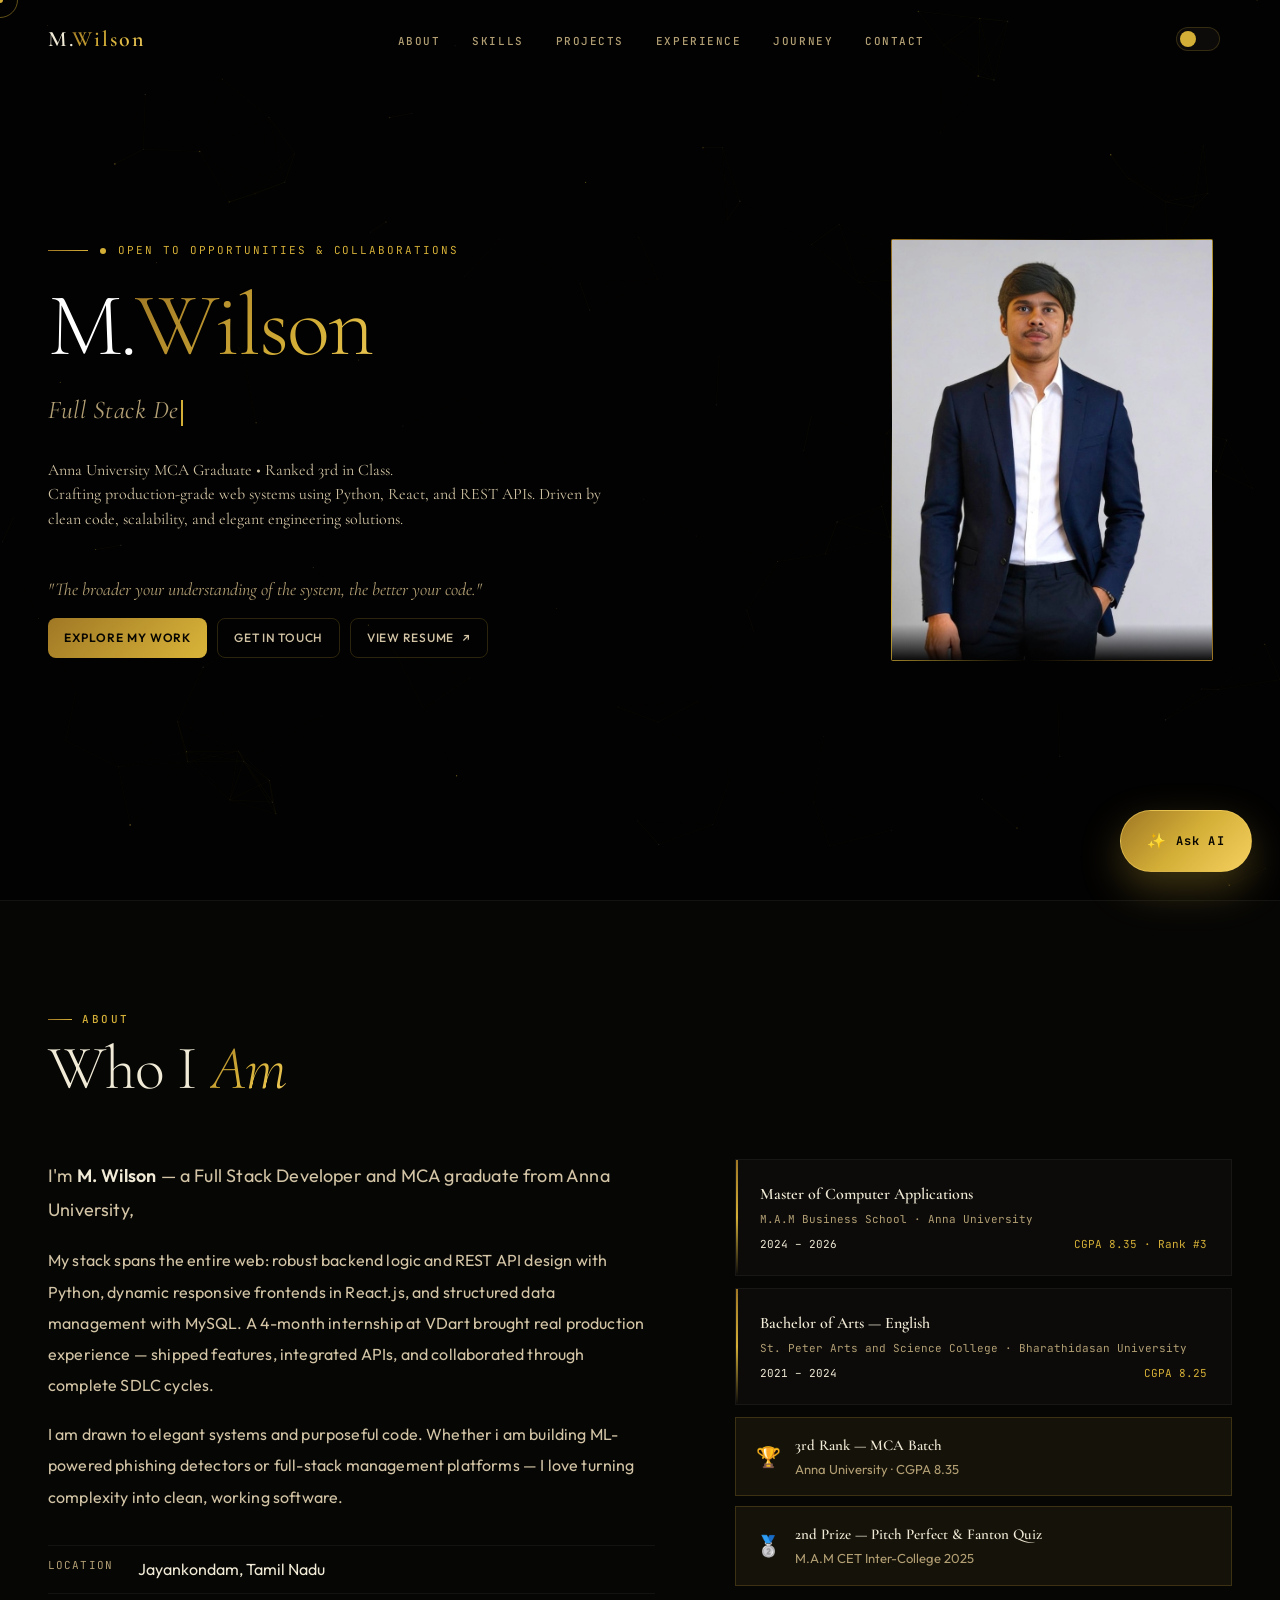
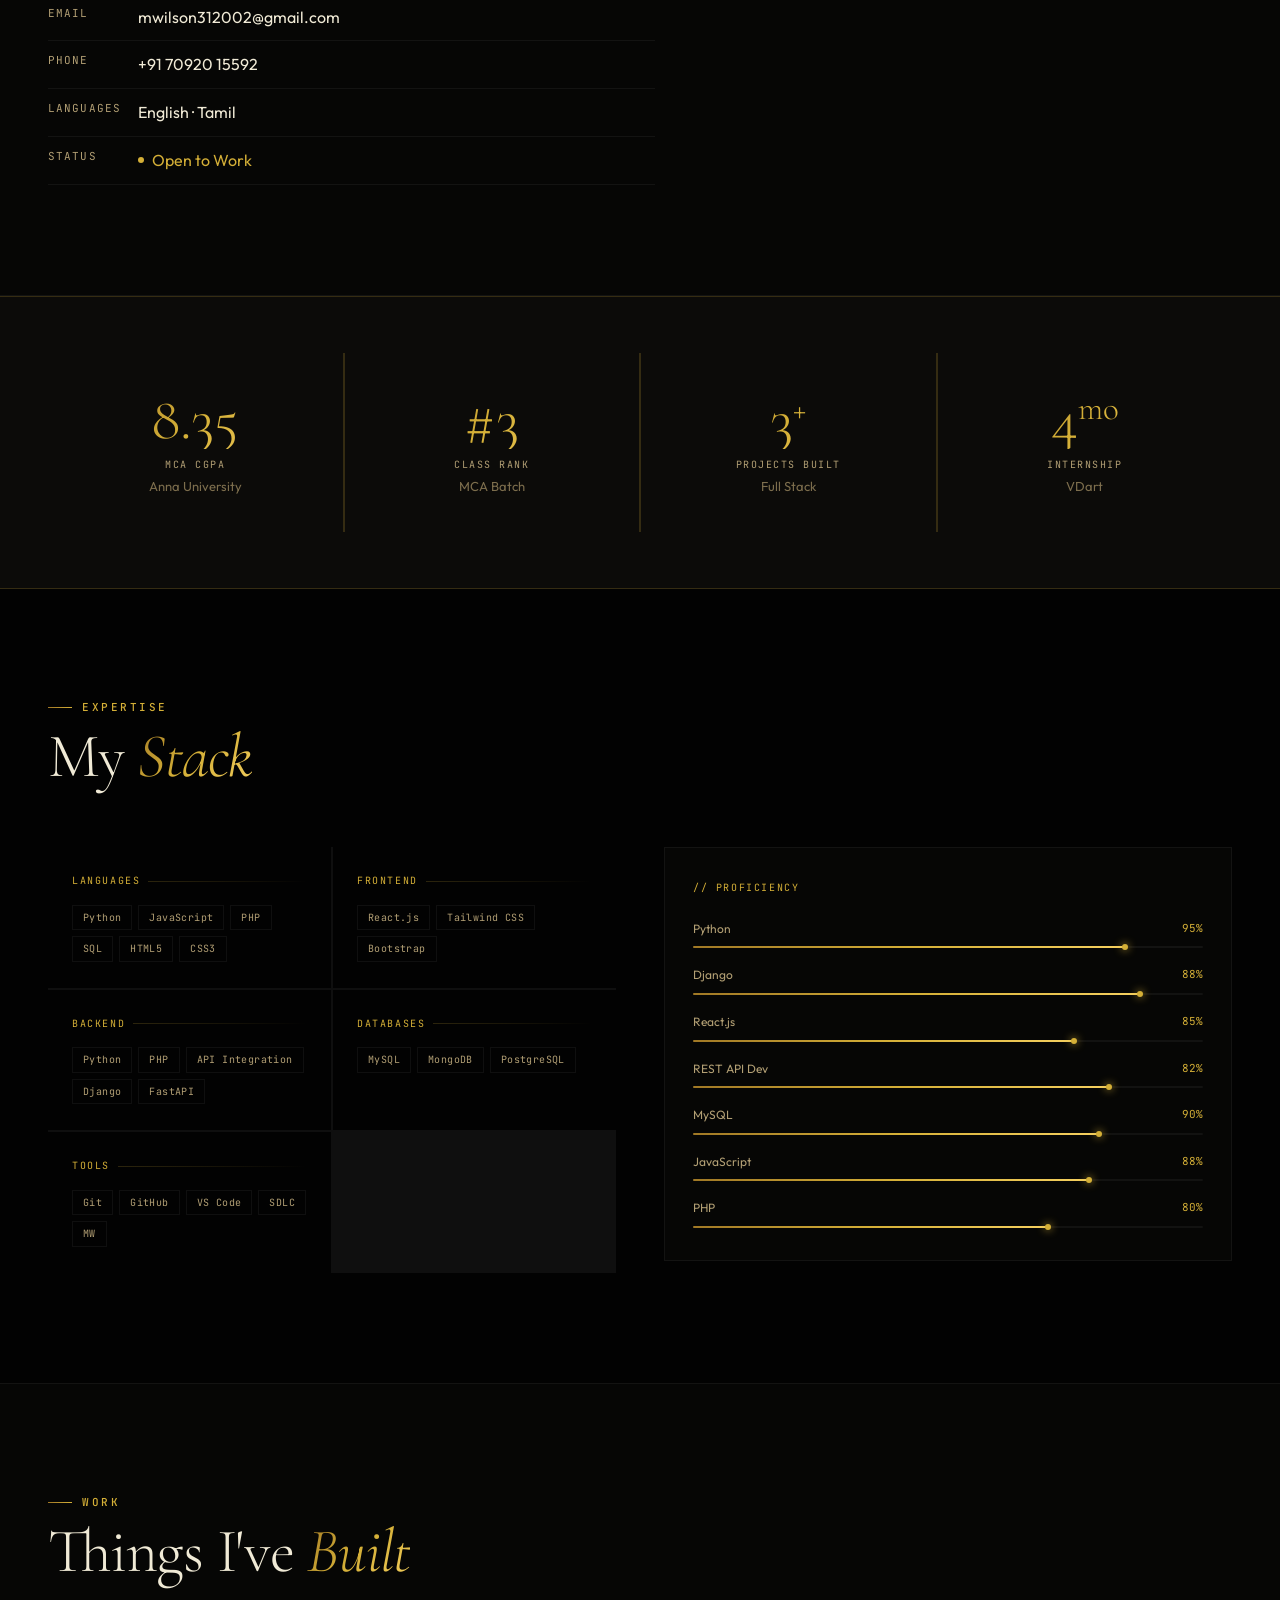
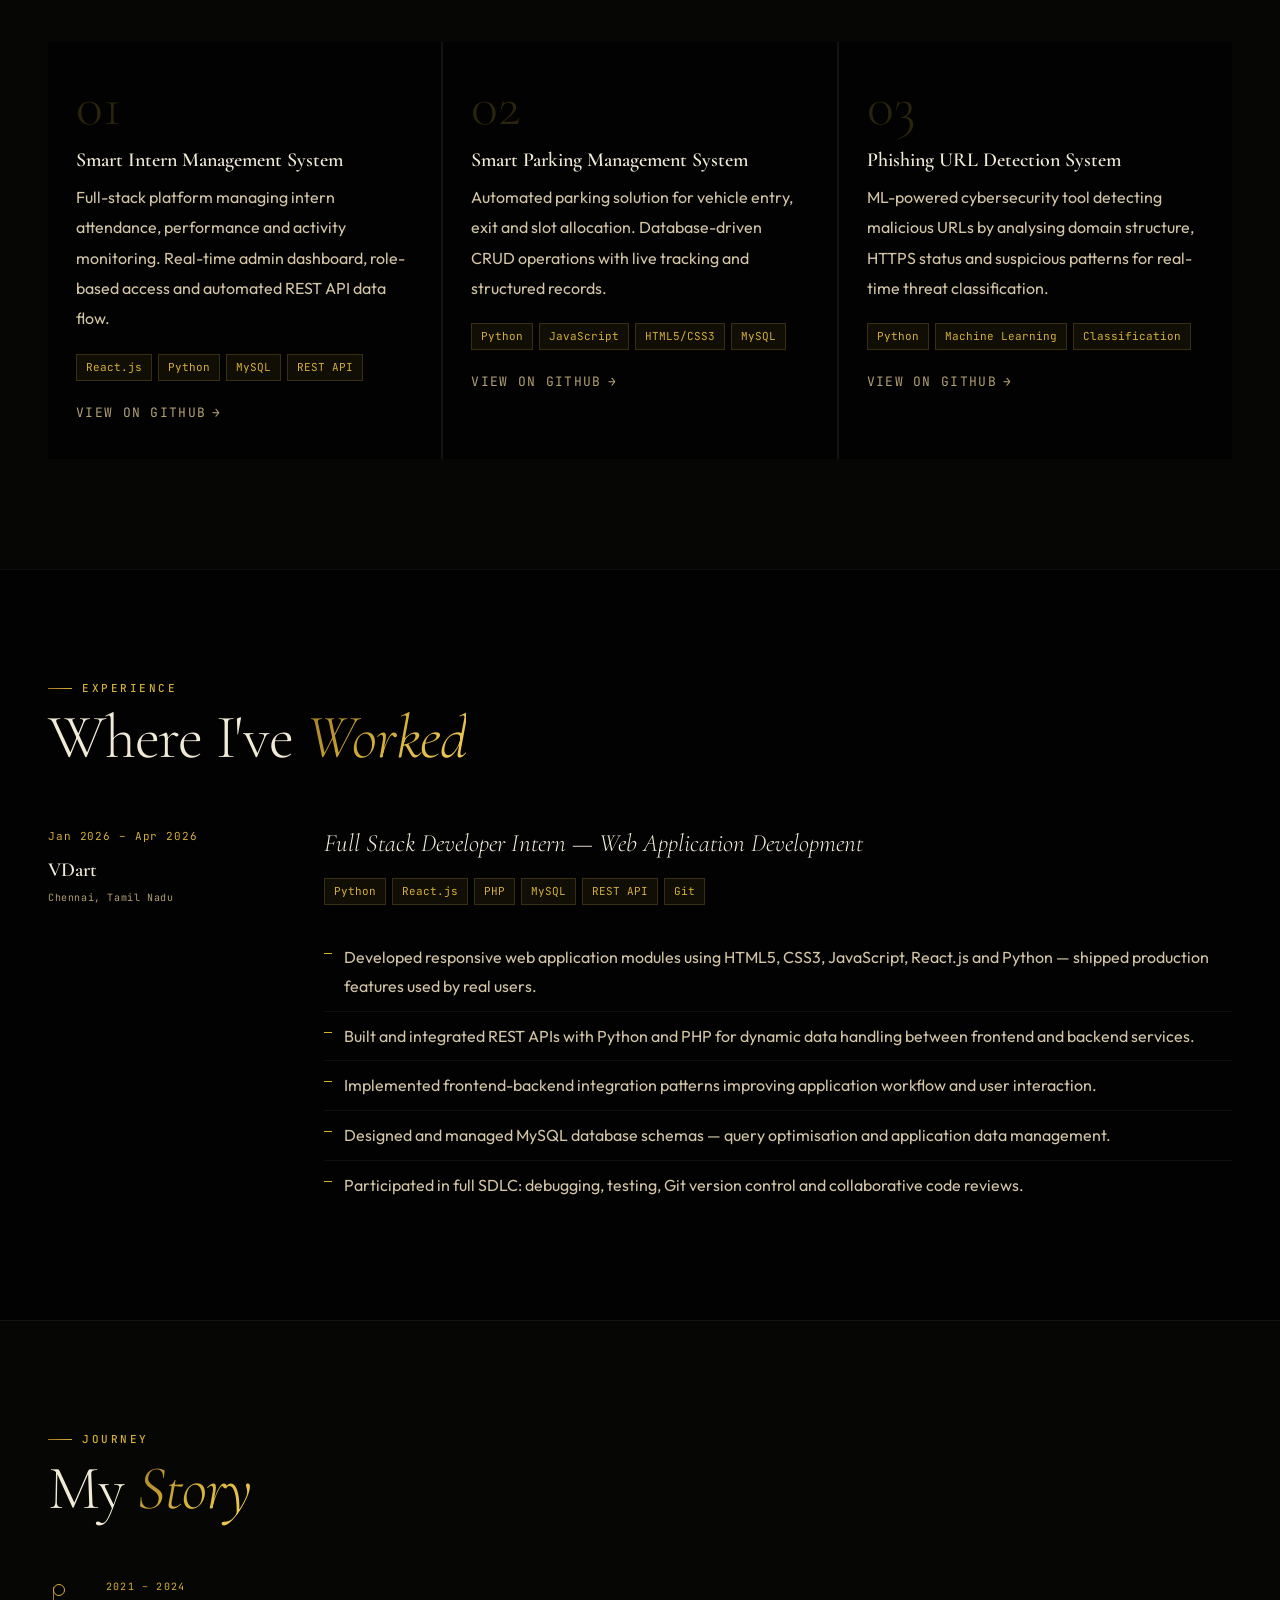
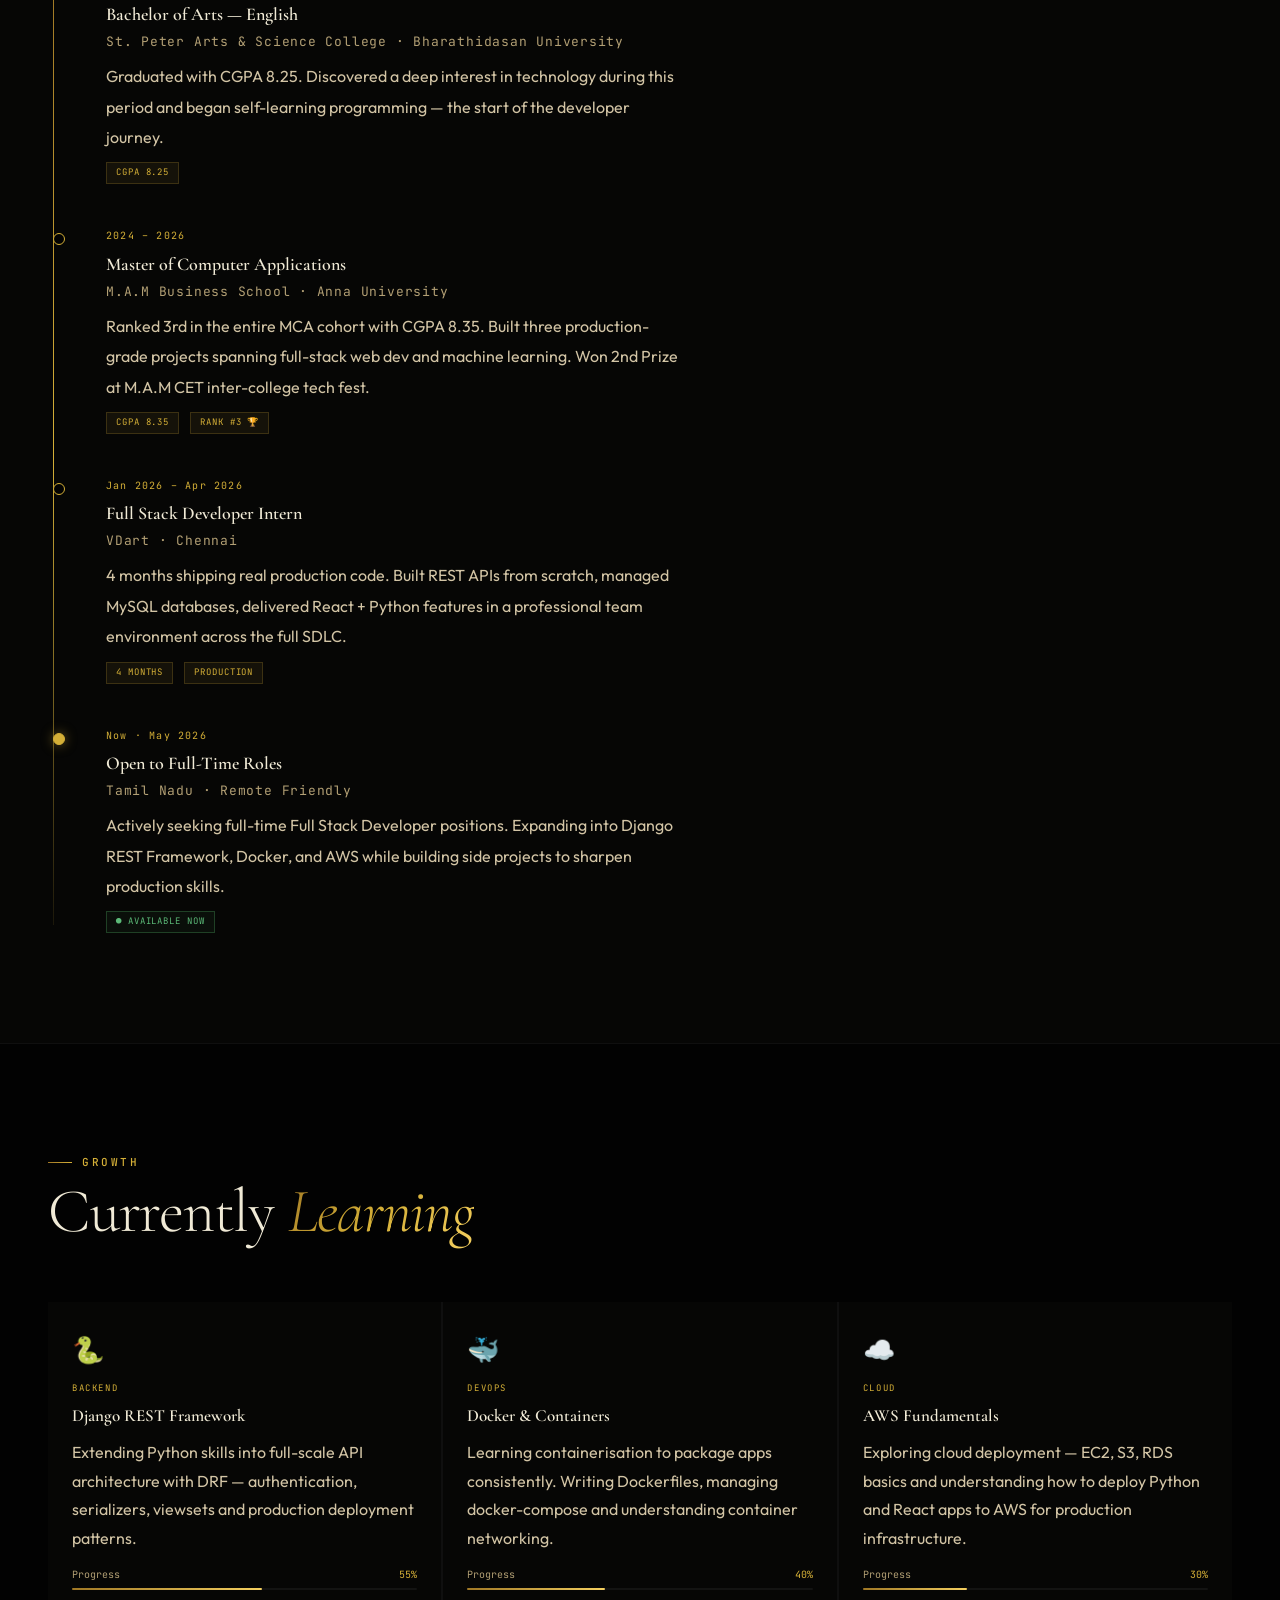
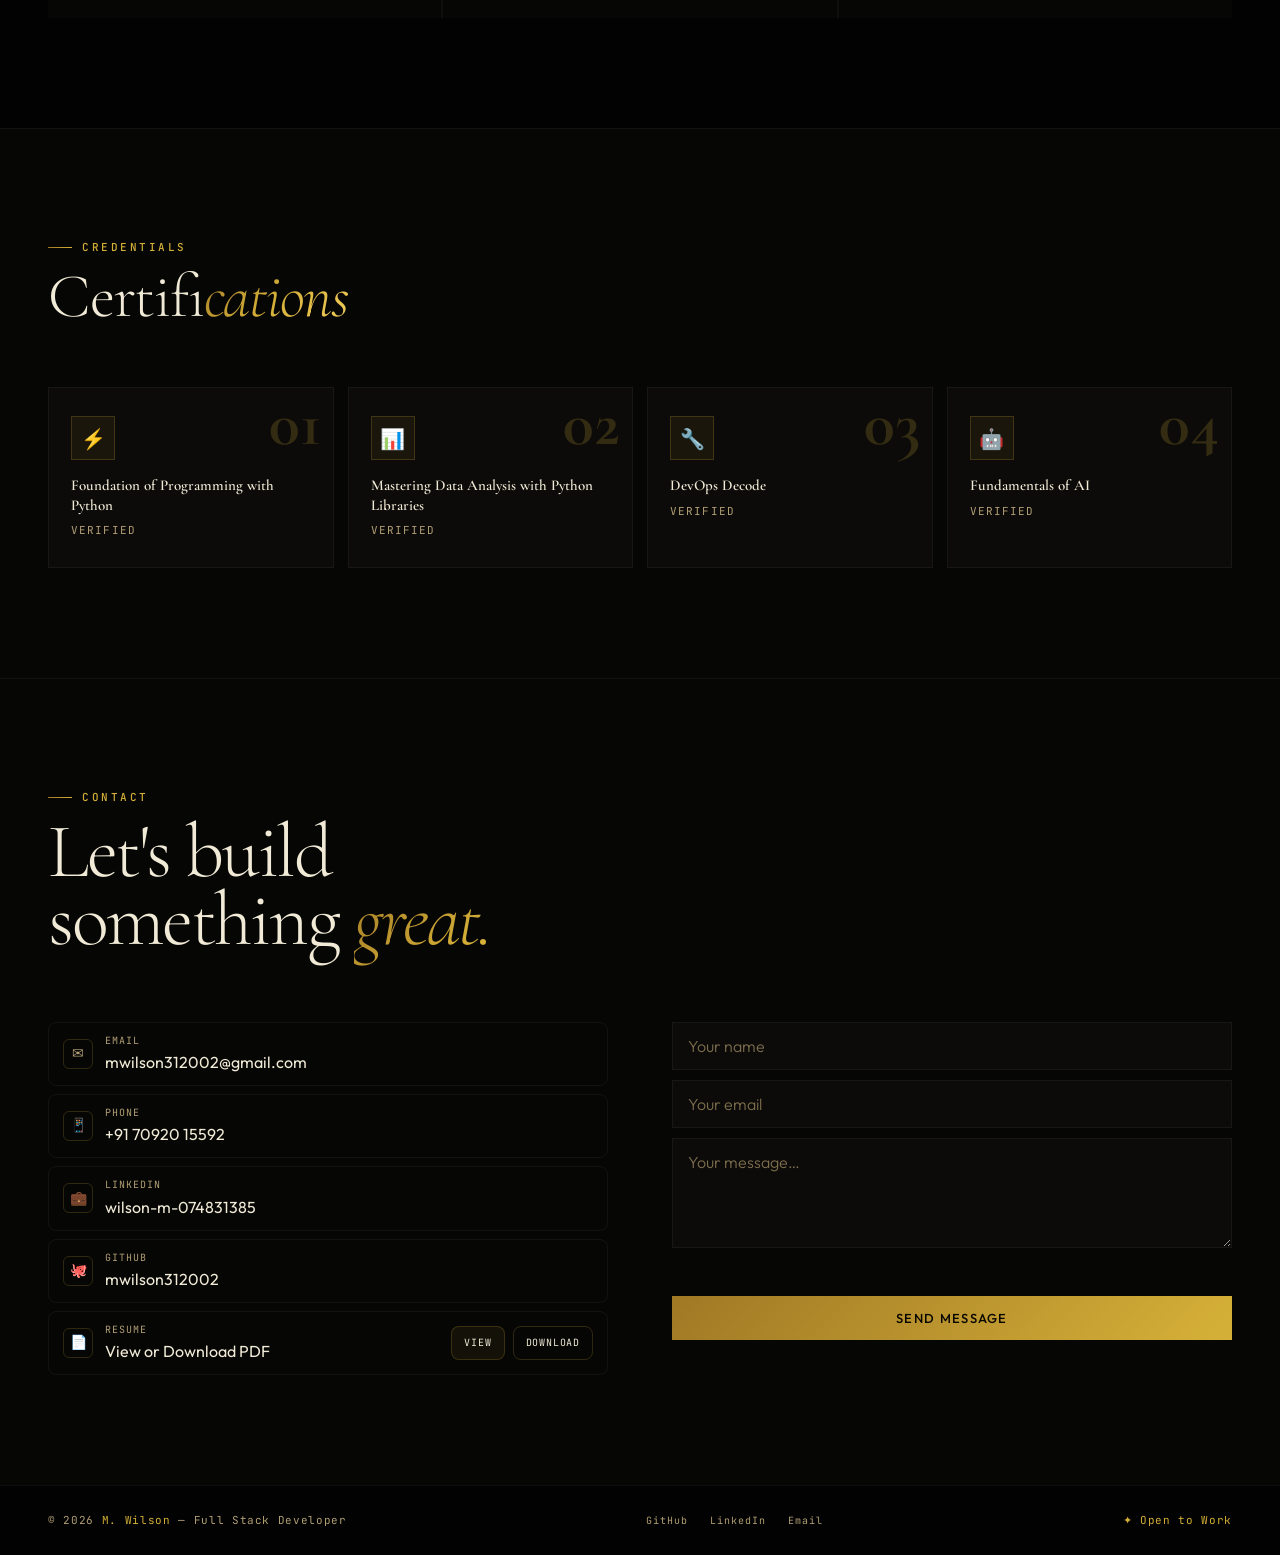
==== commit 637fe73f: "Updated portfolio" ====
--- a/index.html
+++ b/index.html
@@ -477,7 +477,7 @@
         <div class="sg"><div class="sg-head">Frontend</div><div class="pills"><span class="pill">React.js</span><span class="pill">Tailwind CSS</span><span class="pill">Bootstrap</span></div></div>
         <div class="sg"><div class="sg-head">Backend</div><div class="pills"><span class="pill">Python</span><span class="pill">PHP</span><span class="pill">API Integration</span><span class="pill">Django</span><span class="pill">FastAPI</span></div></div>
         <div class="sg"><div class="sg-head">Databases</div><div class="pills"><span class="pill">MySQL</span><span class="pill">MongoDB</span><span class="pill">PostgreSQL</span></div></div>
-        <div class="sg"><div class="sg-head">Tools</div><div class="pills"><span class="pill">Git</span><span class="pill">GitHub</span><span class="pill">VS Code</span><span class="pill">SDLC</span><span class="pill">ML</span></div></div>
+        <div class="sg"><div class="sg-head">Tools</div><div class="pills"><span class="pill">Git</span><span class="pill">GitHub</span><span class="pill">VS Code</span><span class="pill">SDLC</span><span class="pill">MW</span></div></div>
       </div>
     </div>
     <div class="reveal-r">
--- a/css/style.css
+++ b/css/style.css
@@ -431,4 +431,52 @@
 #cookie-banner{left:10px;right:10px;bottom:12px;flex-direction:column;align-items:flex-start}
 #cookie-banner .cb-actions{width:100%}
 #cookie-banner .cb-btn{flex:1}
+}
+
+/* Small phones: tighten spacing and allow name wrap */
+@media (max-width:480px){
+	nav{padding:12px 16px}
+	nav.scrolled{padding:8px 16px}
+	#hero{padding-top:80px;padding-bottom:40px}
+	.hero-inner{gap:18px}
+	.h-left{max-width:100%;text-align:center}
+	.h-name{white-space:normal;word-break:break-word;font-size:clamp(32px,9vw,52px)}
+	.h-type,.h-desc,.h-quote{font-size:15px;margin-left:0;margin-right:0;text-align:center}
+	.h-desc{max-width:100%;margin-bottom:28px}
+	.h-btns{grid-template-columns:1fr;gap:10px;justify-items:center}
+	.btn-gold,.btn-outline,.btn-resume{min-height:44px;padding:10px 14px;width:100%;border-radius:10px}
+	.photo-frame{width:min(68vw,260px)}
+	.photo-inner{width:100%}
+	.photo-inner img{height:auto;max-height:56vh;object-fit:cover}
+	.about-grid,.contact-row,.exp-grid,.skills-row{grid-template-columns:1fr;gap:20px}
+	.sg-grid,.proj-grid,.cert-grid,.learn-grid{grid-template-columns:1fr}
+	.stats-grid{grid-template-columns:1fr}
+	section{padding-top:48px;padding-bottom:48px}
+	footer{padding:16px;gap:8px}
+	#chat-toggle{right:12px;bottom:12px;min-width:110px;height:52px}
+	#chat-window{right:12px;left:12px;bottom:84px;width:auto;max-height:calc(100vh - 120px)}
+	.resume-combo{flex-direction:column;align-items:flex-start}
+	.resume-actions{width:100%}
+	.resume-action{width:100%;text-align:center}
+	/* Project card scale-down for small phones */
+	.proj-grid .pc{padding:18px 14px}
+	.proj-grid .p-num{font-size:28px}
+	.proj-grid .p-name{font-size:18px}
+	.proj-grid .p-desc{font-size:15px;line-height:1.6}
+	.proj-grid .p-tags{gap:6px}
+	.p-tag{font-size:10px;padding:5px 8px}
+	/* Ensure buttons and links are comfortably tappable */
+	.p-link{padding:10px 0;display:inline-block}
+	}
+
+/* Mobile breakpoint: show projects one-by-one for small tablets and phones */
+@media (max-width:768px){
+	.proj-grid{grid-template-columns:1fr!important;gap:14px}
+	.proj-grid .pc{padding:20px 18px}
+	.proj-grid .p-num{font-size:36px}
+	.proj-grid .p-name{font-size:20px}
+	.proj-grid .p-desc{font-size:15px;line-height:1.6}
+	.proj-grid .p-tags{margin-top:12px}
+	.p-tag{font-size:11px;padding:6px 9px}
+	.p-preview{height:2px}
 }
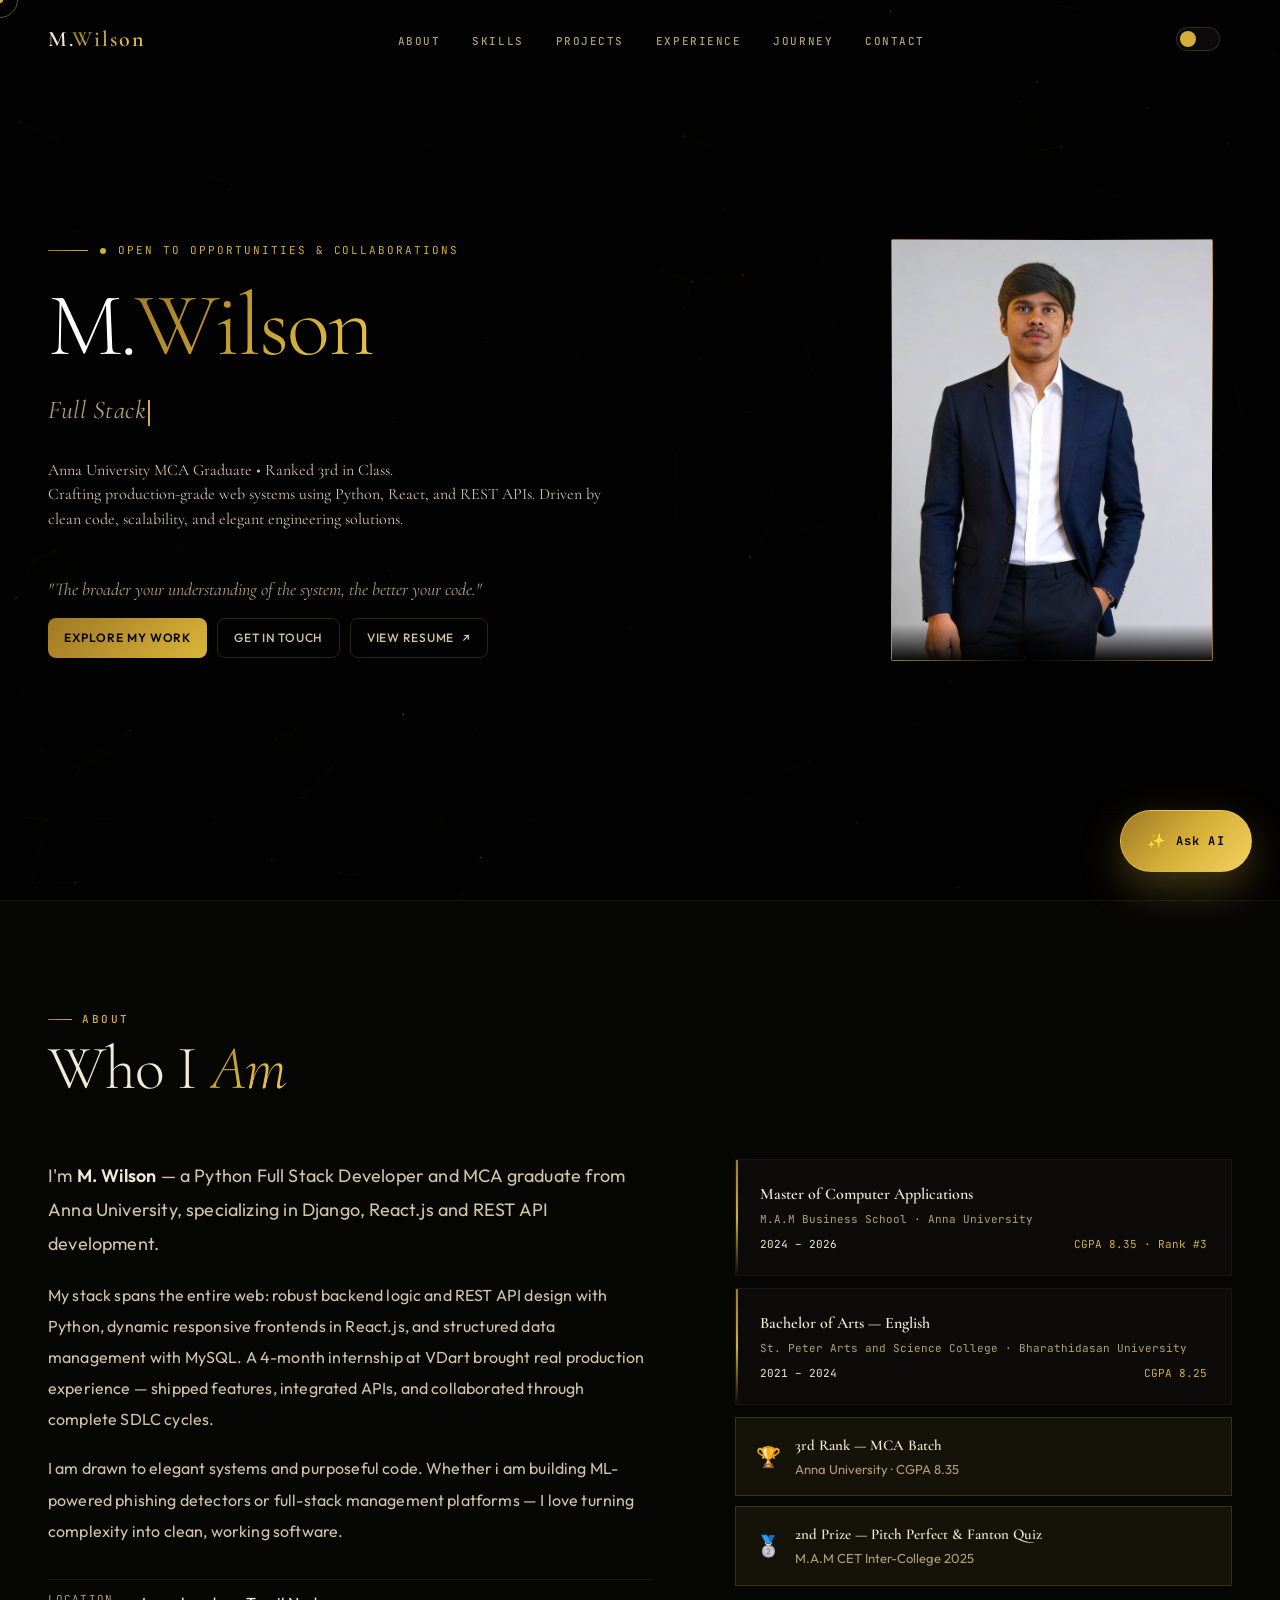
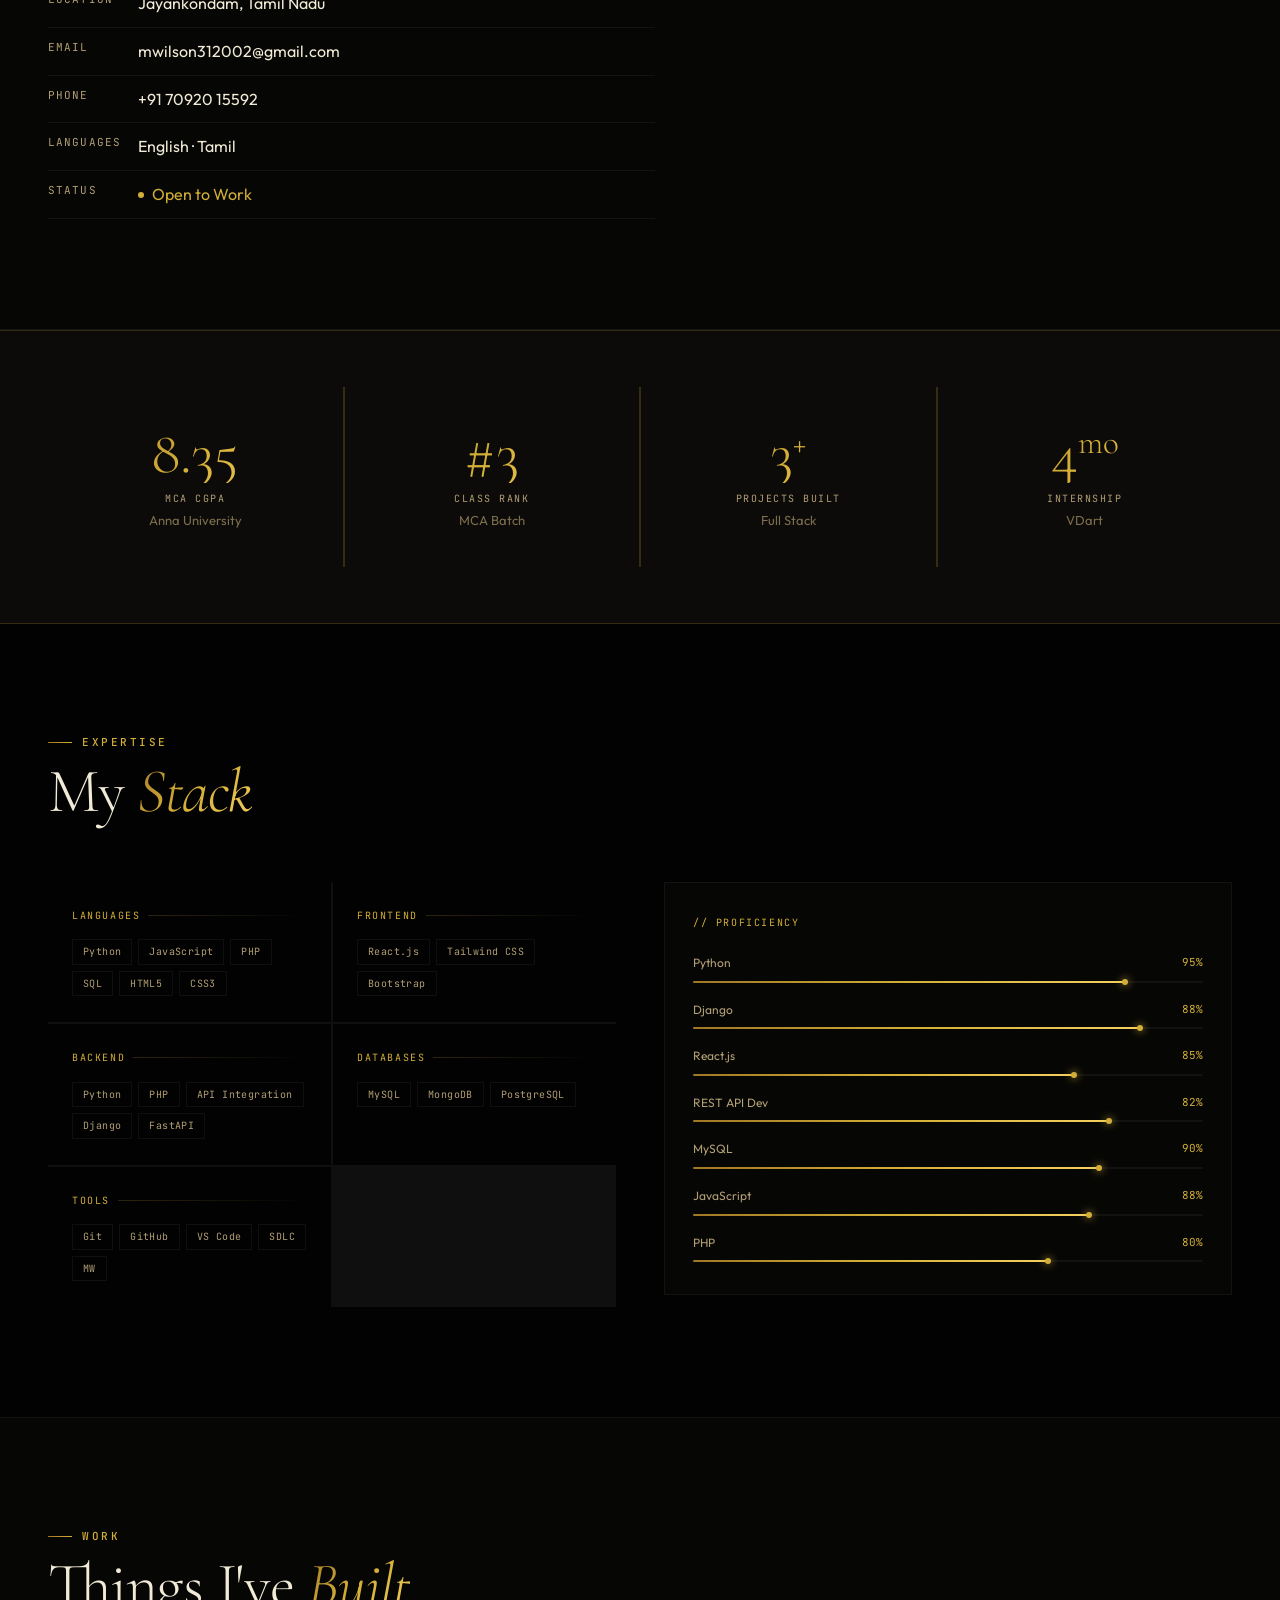
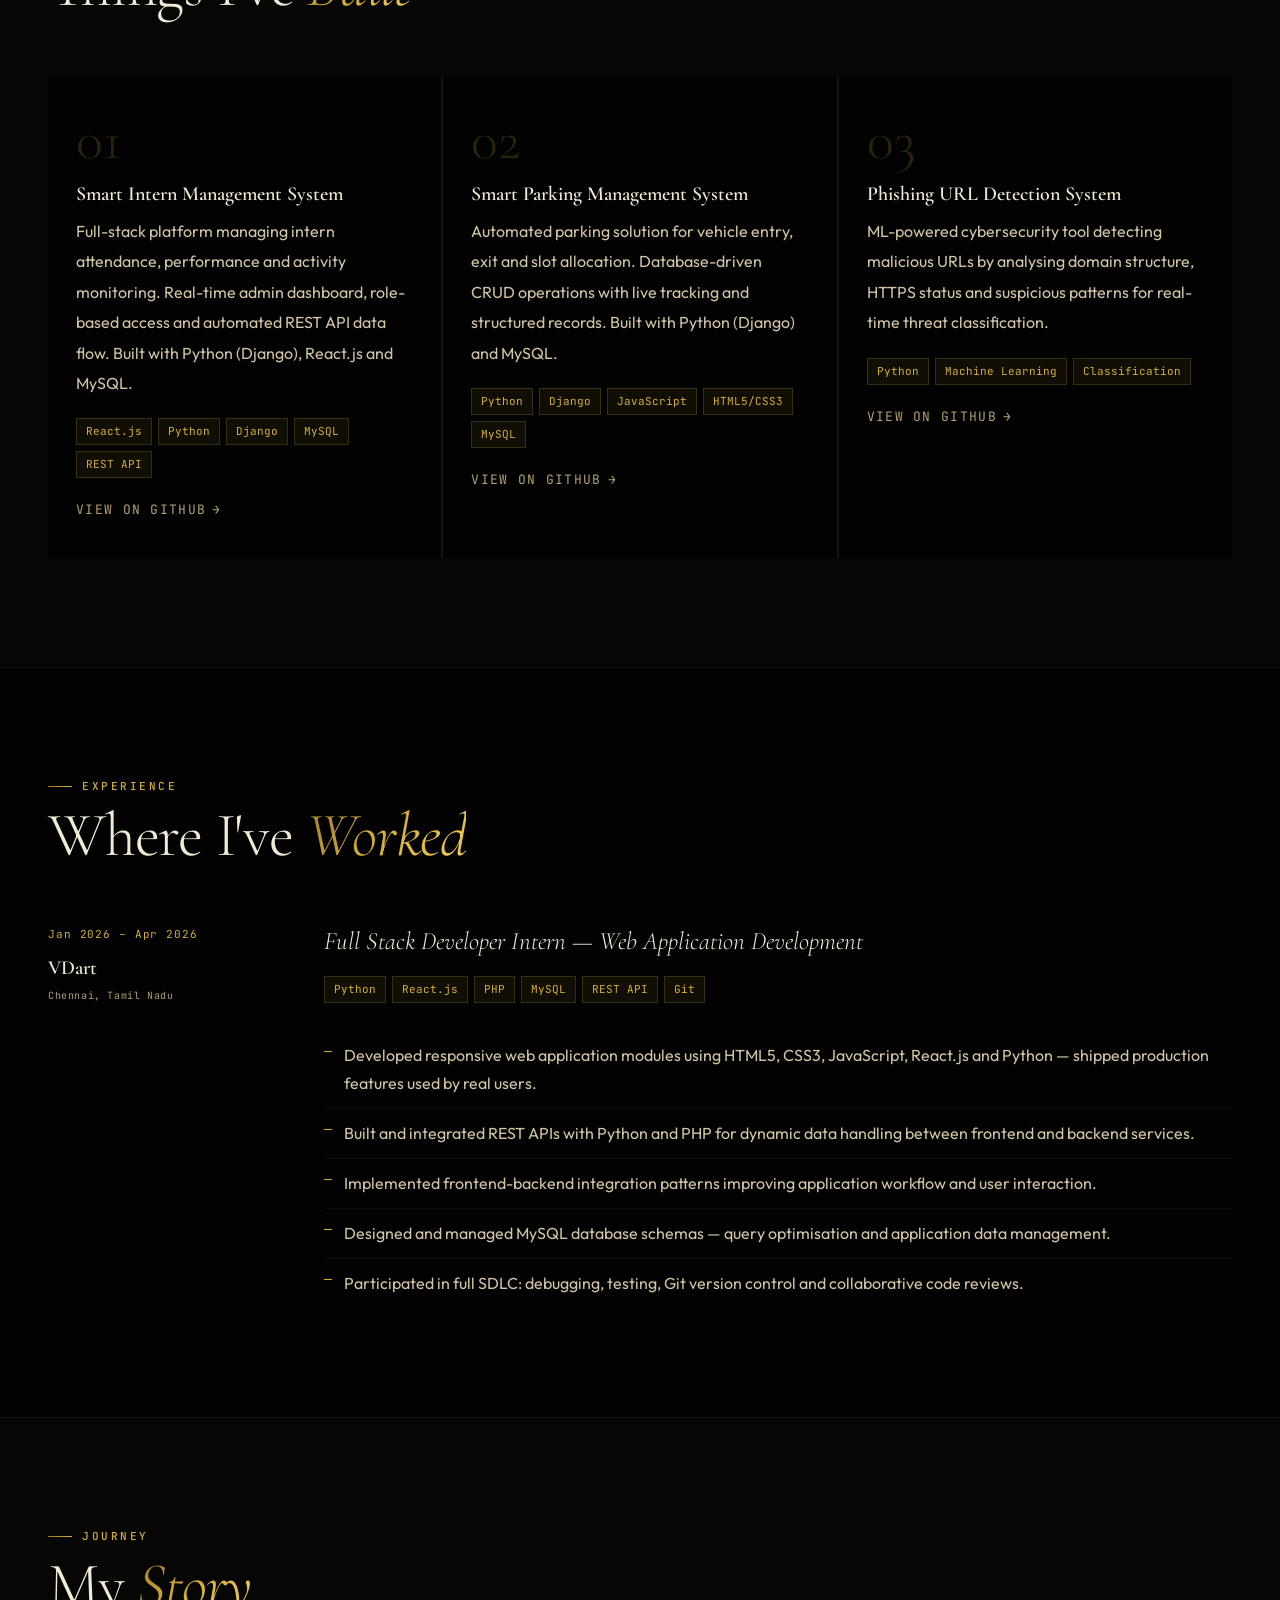
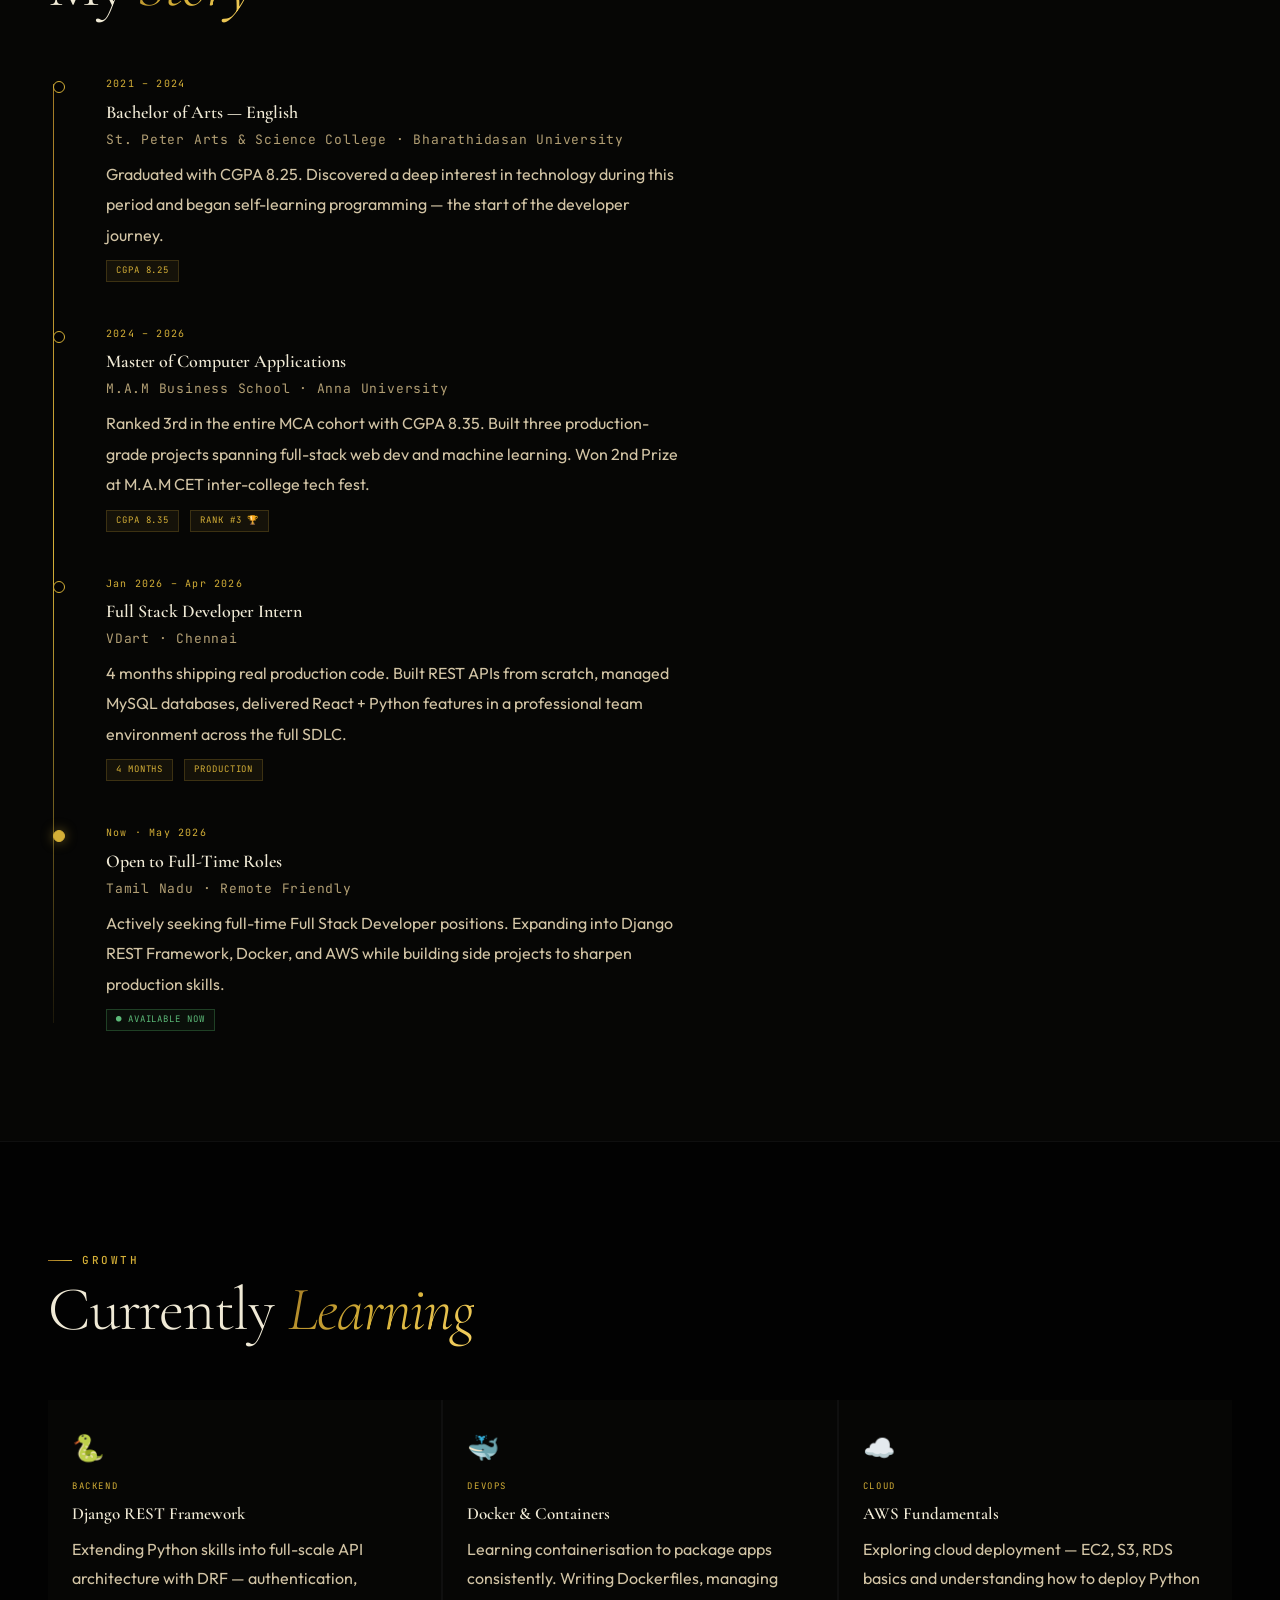
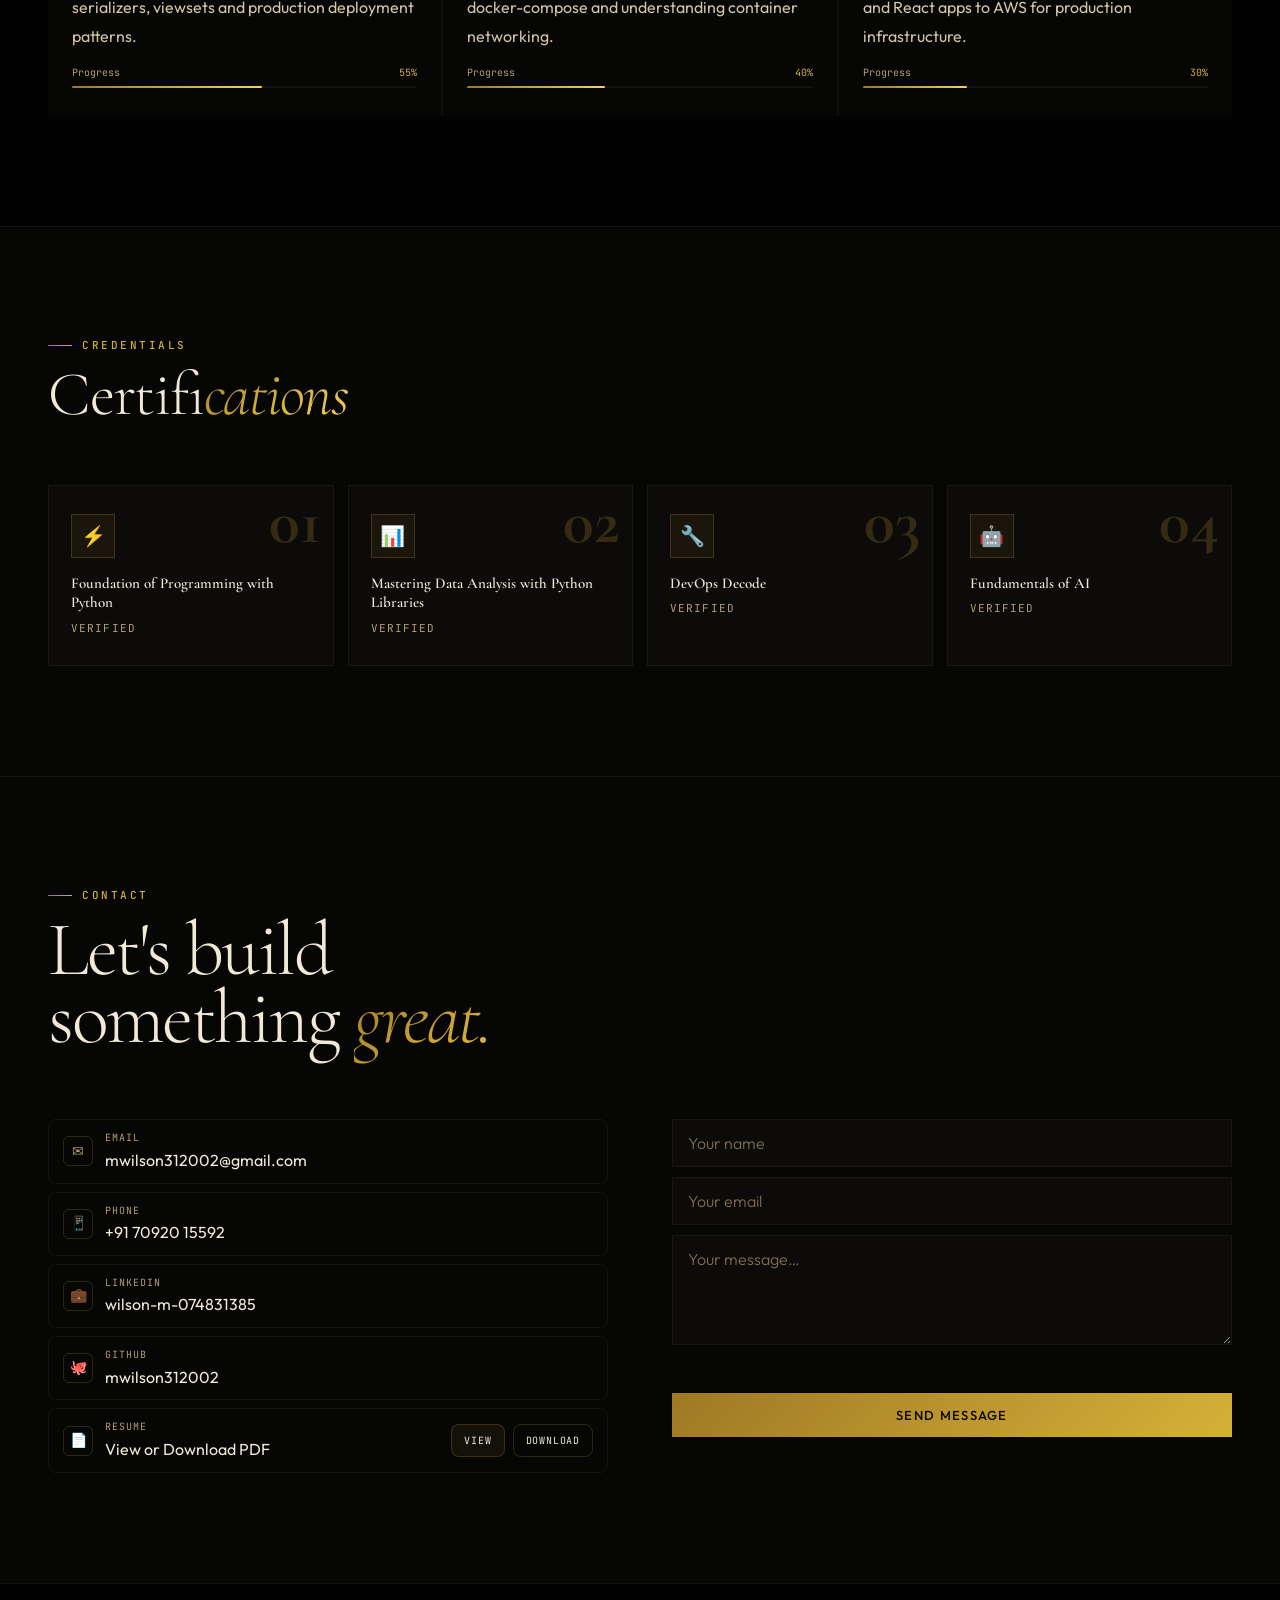
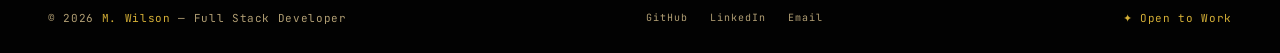
==== commit 7e8ed7c0: "Improve portfolio SEO" ====
--- a/index.html
+++ b/index.html
@@ -4,14 +4,51 @@
 <meta charset="UTF-8">
 <meta name="viewport" content="width=device-width, initial-scale=1.0">
 <meta name="theme-color" content="#020202">
-<meta name="description" content="M. Wilson — Full Stack Developer. Python, React, REST APIs. Open to work.">
-<meta property="og:title" content="M.Wilson — Full Stack Developer">
-<meta property="og:description" content="Portfolio of M. Wilson. Python, React, REST APIs, and production-focused full-stack projects.">
+<meta name="description" content="M. Wilson is a Python Full Stack Developer with an MCA and 4-month internship experience in Django, React.js, REST APIs, MySQL and full-stack web development.">
+<meta name="keywords" content="M Wilson, Python Full Stack Developer, Python Django Developer, React Django Developer, Full Stack Developer Tamil Nadu, MCA Full Stack Developer, Fresher Python Developer, Web Developer, Software Developer">
+<meta name="author" content="M. Wilson">
+<meta name="robots" content="index, follow">
+<link rel="canonical" href="https://mwilson312002.github.io/portfolio/">
+<meta property="og:title" content="M. Wilson | Python Full Stack Developer | Django, React & REST APIs">
+<meta property="og:description" content="Python Full Stack Developer with an MCA and hands-on internship experience in Django, React.js, REST APIs, MySQL and full-stack web development.">
 <meta property="og:type" content="website">
-<meta property="og:image" content="images/mwilson.jpeg">
+<meta property="og:url" content="https://mwilson312002.github.io/portfolio/">
+<meta property="og:image" content="https://mwilson312002.github.io/portfolio/images/mwilson.jpeg">
+<meta name="twitter:card" content="summary_large_image">
+<meta name="twitter:title" content="M. Wilson | Python Full Stack Developer | Django, React & REST APIs">
+<meta name="twitter:description" content="Python Full Stack Developer with an MCA and hands-on internship experience in Django, React.js, REST APIs, MySQL and full-stack web development.">
+<meta name="twitter:image" content="https://mwilson312002.github.io/portfolio/images/mwilson.jpeg">
 <link rel="manifest" href="manifest.json">
 <link rel="icon" type="image/svg+xml" href="images/favicon.svg">
-<title>M.Wilson — Full Stack Developer</title>
+<title>M. Wilson | Python Full Stack Developer | Django, React & REST APIs</title>
+<script type="application/ld+json">
+{
+  "@context": "https://schema.org",
+  "@type": "Person",
+  "name": "M. Wilson",
+  "url": "https://mwilson312002.github.io/portfolio/",
+  "image": "https://mwilson312002.github.io/portfolio/images/mwilson.jpeg",
+  "jobTitle": "Python Full Stack Developer",
+  "description": "Python Full Stack Developer with an MCA and hands-on internship experience in Django, React.js, REST APIs, MySQL and full-stack web development.",
+  "email": "mailto:mwilson312002@gmail.com",
+  "telephone": "+91-70920-15592",
+  "address": {
+    "@type": "PostalAddress",
+    "addressLocality": "Jayankondam",
+    "addressRegion": "Tamil Nadu",
+    "addressCountry": "IN"
+  },
+  "alumniOf": {
+    "@type": "CollegeOrUniversity",
+    "name": "Anna University"
+  },
+  "knowsAbout": ["Python", "Django", "React.js", "REST API", "MySQL", "FastAPI", "Full Stack Development"],
+  "sameAs": [
+    "https://github.com/mwilson312002",
+    "https://linkedin.com/in/wilson-m-074831385"
+  ]
+}
+</script>
 <link rel="preconnect" href="https://fonts.googleapis.com">
 <link href="https://fonts.googleapis.com/css2?family=Cormorant+Garamond:ital,wght@0,300;0,400;0,600;0,700;1,300;1,400;1,600&family=Outfit:wght@300;400;500;600&family=JetBrains+Mono:wght@300;400;500&display=swap" rel="stylesheet">
 <link rel="stylesheet" href="css/style.css">
@@ -400,7 +437,7 @@
 <div class="hero-inner">
   <div class="h-left">
     <div class="h-eye"><div class="avdot"></div>Open to opportunities & collaborations</div>
-    <h1 class="h-name"><span class="n1">M.</span><span class="n2">Wilson</span></h1>
+    <h1 class="h-name"><span class="n1">M.</span><span class="n2">Wilson</span><span class="sr-only"> — Python Full Stack Developer | Django, React.js &amp; REST APIs</span></h1>
     <p class="h-type"><span id="typeTarget"></span><span class="type-cursor"></span></p>
     <p class="h-desc">Anna University MCA Graduate • Ranked 3rd in Class.<br>Crafting production-grade web systems using Python, React, and REST APIs. Driven by clean code, scalability, and elegant engineering solutions.</p>
     <p class="h-quote">"The broader your understanding of the system, the better your code."</p>
@@ -432,7 +469,7 @@
   <h2 class="s-title reveal">Who I <em>Am</em></h2>
   <div class="about-grid">
     <div class="reveal-l">
-      <p class="about-p">I'm <strong>M. Wilson</strong> — a Full Stack Developer and MCA graduate from Anna University, </p>
+      <p class="about-p">I'm <strong>M. Wilson</strong> — a Python Full Stack Developer and MCA graduate from Anna University, specializing in Django, React.js and REST API development. </p>
       <p class="about-p">My stack spans the entire web: robust backend logic and REST API design with Python, dynamic responsive frontends in React.js, and structured data management with MySQL. A 4-month internship at VDart brought real production experience — shipped features, integrated APIs, and collaborated through complete SDLC cycles.</p>
       <p class="about-p">I am drawn to elegant systems and purposeful code. Whether i am building ML-powered phishing detectors or full-stack management platforms — I love turning complexity into clean, working software.</p>
       <div class="info-tbl">
@@ -506,16 +543,16 @@
     <div class="pc reveal d1">
       <div class="p-num">01</div>
       <div class="p-name">Smart Intern Management System</div>
-      <div class="p-desc">Full-stack platform managing intern attendance, performance and activity monitoring. Real-time admin dashboard, role-based access and automated REST API data flow.</div>
-      <div class="p-tags"><span class="p-tag">React.js</span><span class="p-tag">Python</span><span class="p-tag">MySQL</span><span class="p-tag">REST API</span></div>
+      <div class="p-desc">Full-stack platform managing intern attendance, performance and activity monitoring. Real-time admin dashboard, role-based access and automated REST API data flow. Built with Python (Django), React.js and MySQL.</div>
+      <div class="p-tags"><span class="p-tag">React.js</span><span class="p-tag">Python</span><span class="p-tag">Django</span><span class="p-tag">MySQL</span><span class="p-tag">REST API</span></div>
       <a href="https://github.com/mwilson312002" target="_blank" rel="noopener noreferrer" class="p-link">View on GitHub <span class="p-arr">→</span></a>
       <div class="p-preview"></div>
     </div>
     <div class="pc reveal d2">
       <div class="p-num">02</div>
       <div class="p-name">Smart Parking Management System</div>
-      <div class="p-desc">Automated parking solution for vehicle entry, exit and slot allocation. Database-driven CRUD operations with live tracking and structured records.</div>
-      <div class="p-tags"><span class="p-tag">Python</span><span class="p-tag">JavaScript</span><span class="p-tag">HTML5/CSS3</span><span class="p-tag">MySQL</span></div>
+      <div class="p-desc">Automated parking solution for vehicle entry, exit and slot allocation. Database-driven CRUD operations with live tracking and structured records. Built with Python (Django) and MySQL.</div>
+      <div class="p-tags"><span class="p-tag">Python</span><span class="p-tag">Django</span><span class="p-tag">JavaScript</span><span class="p-tag">HTML5/CSS3</span><span class="p-tag">MySQL</span></div>
       <a href="https://github.com/mwilson312002" target="_blank" rel="noopener noreferrer" class="p-link">View on GitHub <span class="p-arr">→</span></a>
       <div class="p-preview"></div>
     </div>
@@ -726,4 +763,4 @@
 <!-- Inline script removed; using external js/script.js -->
 <script src="js/script.js"></script>
 </body>
-</html>
+</html>
